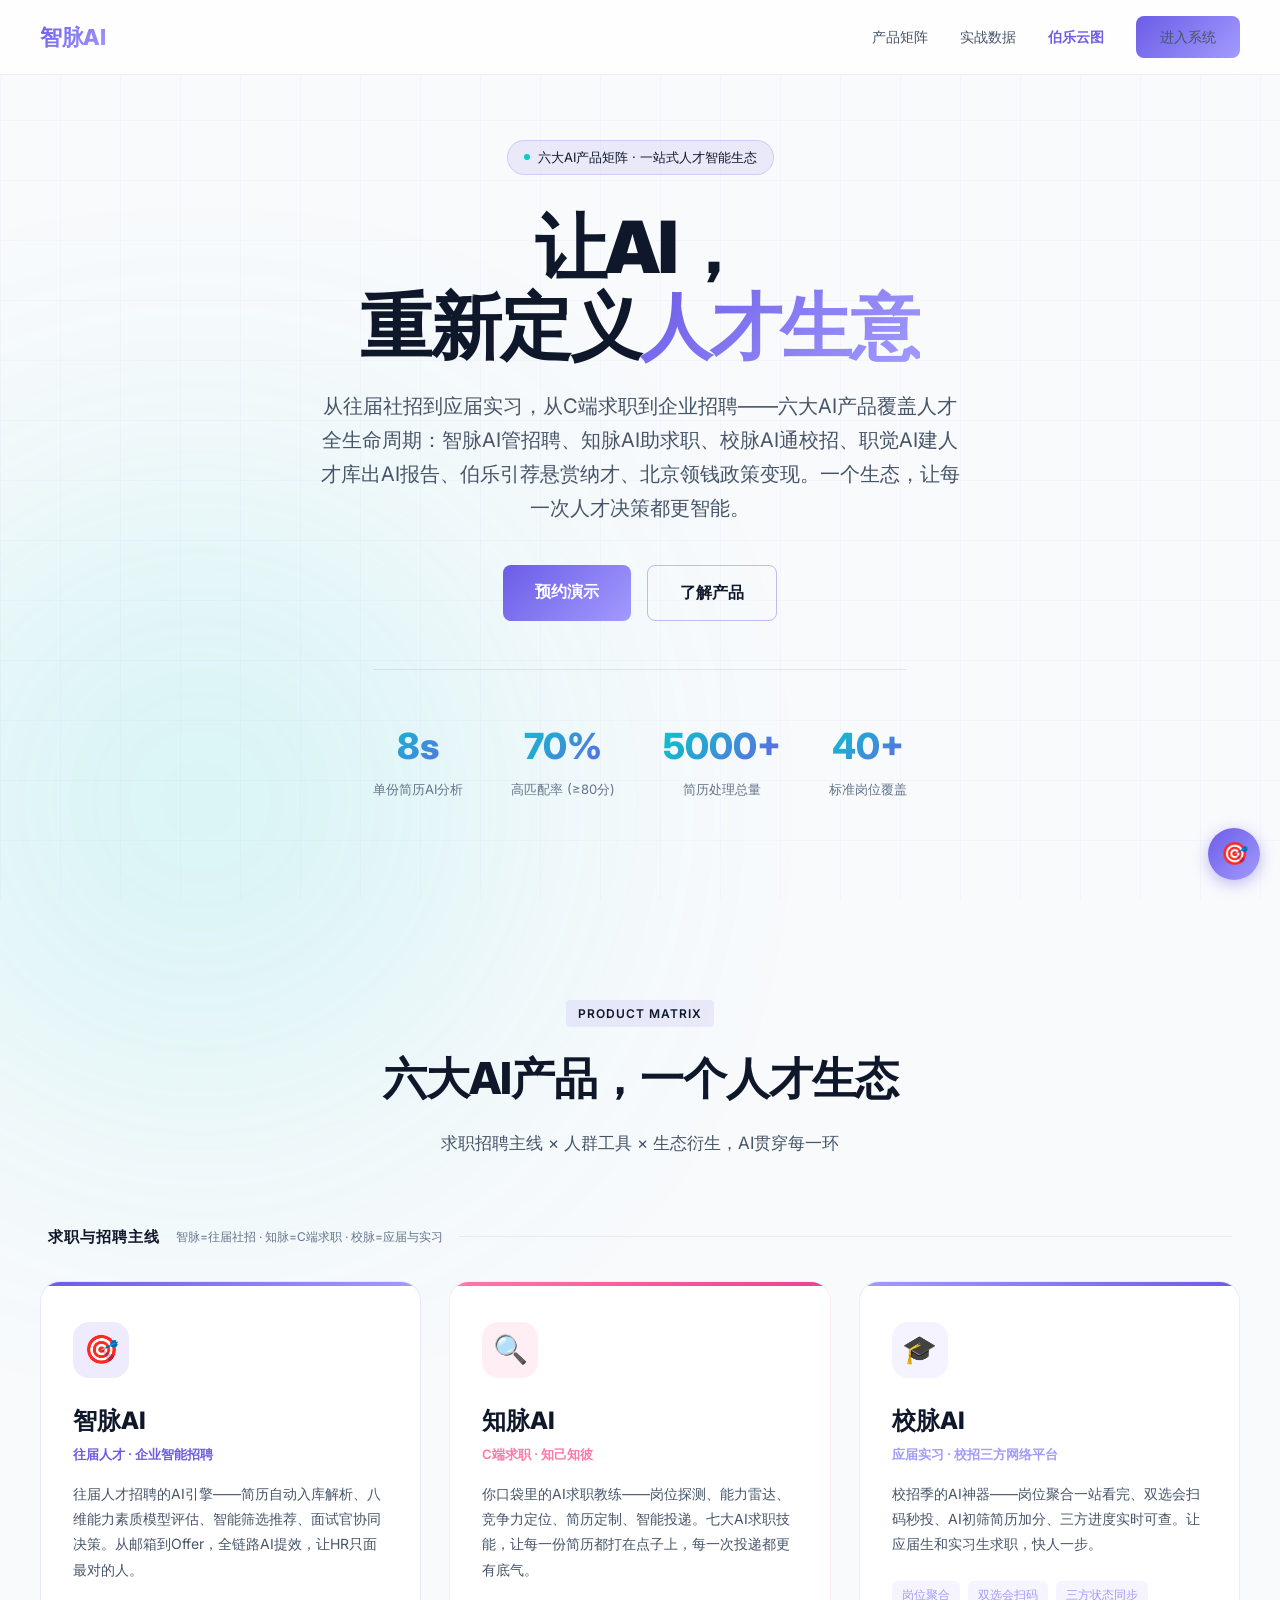
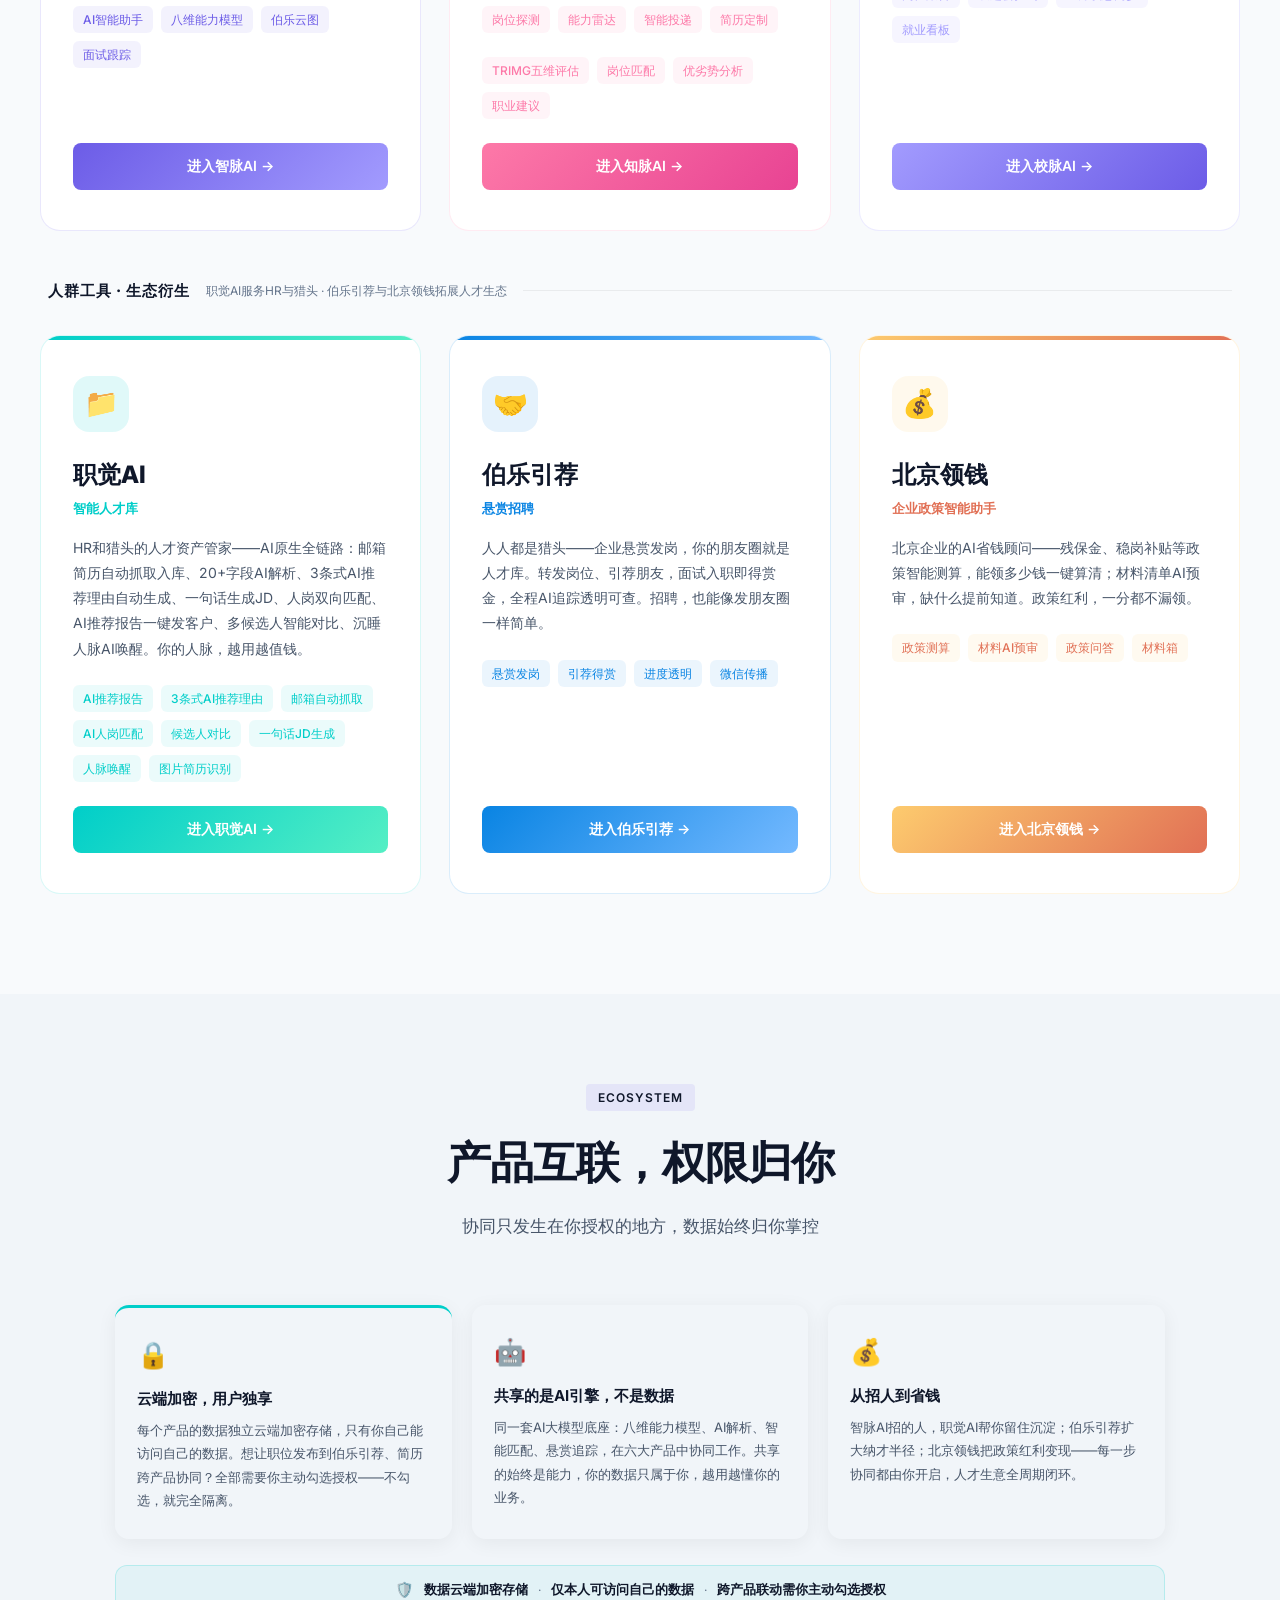
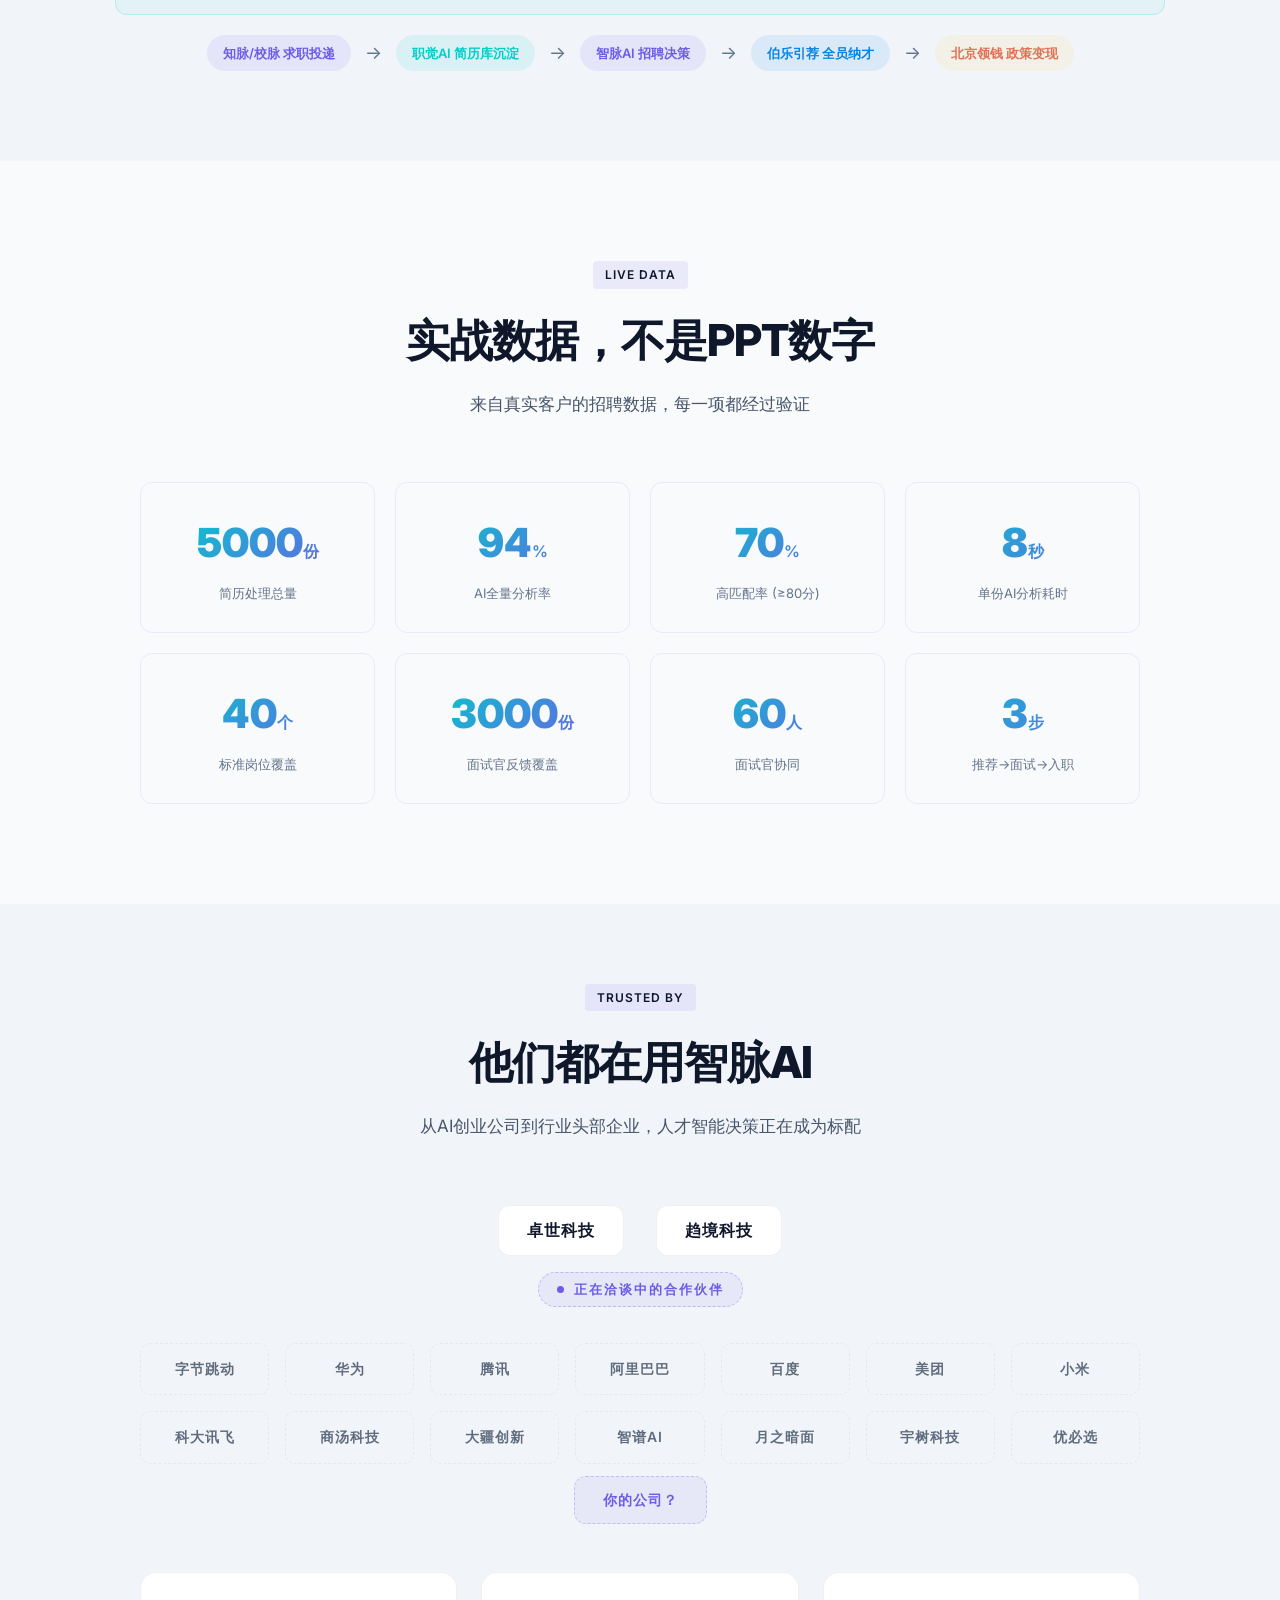
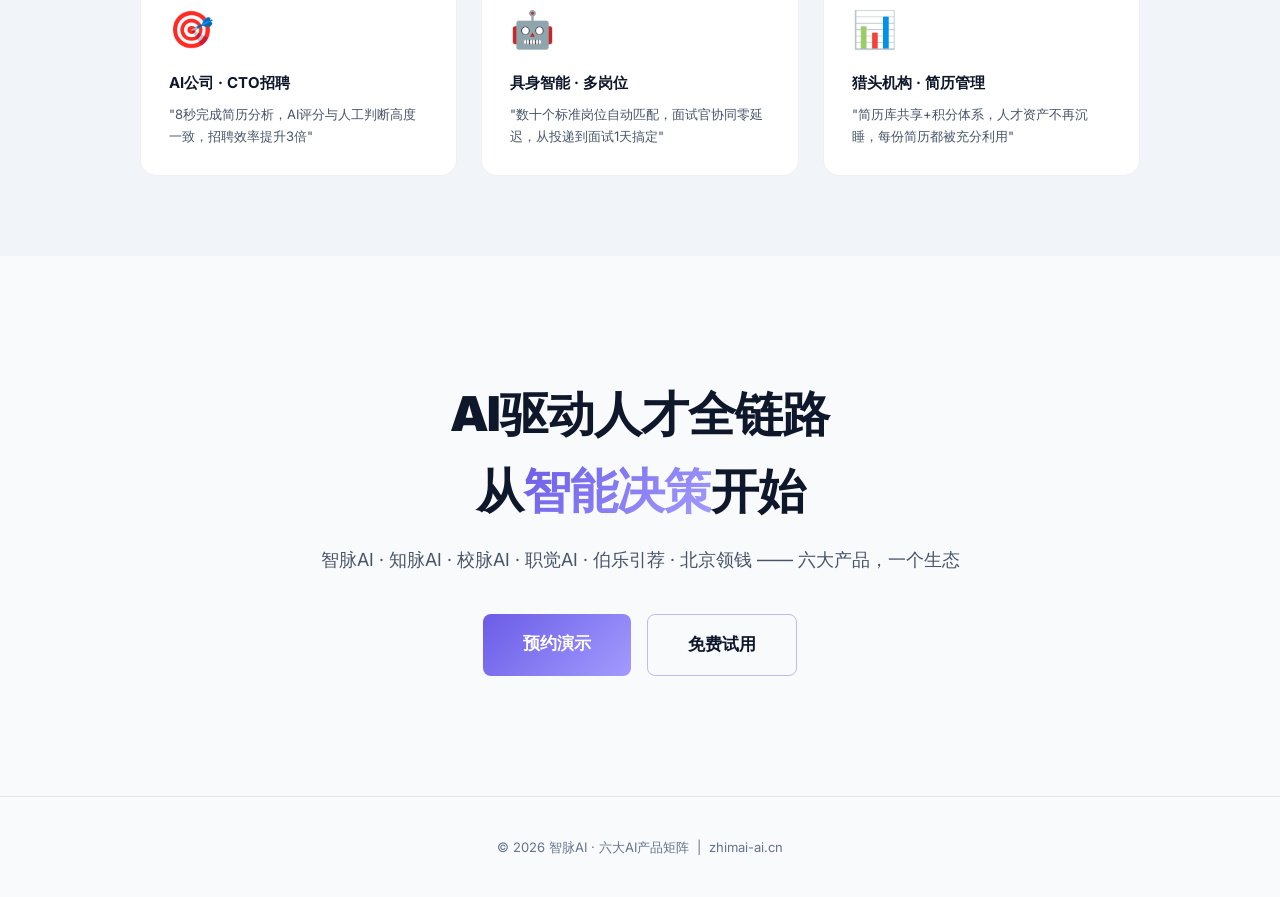
==== index.html @ 8130419e "feat: 职觉AI卡片更新-3条式AI推荐理由/邮箱自动抓取/推荐报告亮点" ====
<!DOCTYPE html>
<html lang="zh-CN">
<head>
    <meta charset="UTF-8">
    <meta name="viewport" content="width=device-width, initial-scale=1.0">
    <title>智脉AI · AI驱动的人才智能平台</title>
    <meta name="description" content="智脉AI旗下六大产品——智脉AI企业智能招聘、职觉AI智能人才库、知脉AI知己知彼、校脉AI平台、北京领钱政策服务、伯乐引荐悬赏招聘，AI驱动的人才智能全链路。">
    <meta property="og:title" content="智脉AI · AI驱动的人才智能平台">
    <meta property="og:description" content="六大AI产品矩阵：招聘·人才库·求职·校招·政策·悬赏引荐，让人才决策更智能">
    <meta property="og:type" content="website">
    <meta property="og:url" content="https://zhimai-ai.cn">
    <meta property="og:image" content="https://zhimai-ai.cn/og-six.jpg">
    <meta property="og:image:width" content="1200">
    <meta property="og:image:height" content="630">
    <meta property="og:image:alt" content="智脉AI · AI驱动的人才智能平台">
    <meta property="og:site_name" content="智脉AI">
    <meta name="twitter:card" content="summary_large_image">
    <meta name="twitter:title" content="智脉AI · AI驱动的人才智能平台">
    <meta name="twitter:description" content="六大AI产品矩阵：智能招聘·智能人才库·职业赋能·校脉校招·政策服务·悬赏引荐，让每一次人才决策都精准高效">
    <meta name="twitter:image" content="https://zhimai-ai.cn/og-zhimai.png">
    <meta name="twitter:site" content="@zhimai">
    <meta name="twitter:creator" content="@zhimai">

    <link rel="preconnect" href="https://fonts.googleapis.com">
    <link href="https://fonts.googleapis.com/css2?family=Inter:wght@300;400;500;600;700;800;900&display=swap" rel="stylesheet">
    <style>
        * { margin: 0; padding: 0; box-sizing: border-box; }
        
        :root {
            --bg-primary: #f8fafc;
            --bg-secondary: #ffffff;
            --bg-tertiary: #f1f5f9;
            --text-primary: #0f172a;
            --text-secondary: #475569;
            --text-muted: #64748b;
            --accent-purple: #6c5ce7;
            --accent-blue: #74b9ff;
            --accent-pink: #fd79a8;
            --accent-teal: #00cec9;
            --accent-orange: #ffa502;
            --border-color: rgba(0,0,0,0.08);
            --card-bg: rgba(255,255,255,0.95);
            --card-border: rgba(0,0,0,0.06);
            --shadow: 0 4px 20px rgba(0,0,0,0.06);
            --gradient-1: linear-gradient(135deg, #6c5ce7, #a29bfe);
            --gradient-2: linear-gradient(135deg, #00cec9, #6c5ce7);
            --gradient-3: linear-gradient(135deg, #fd79a8, #6c5ce7);
        }

        html { scroll-behavior: smooth; }
        
        body {
            font-family: 'Inter', -apple-system, BlinkMacSystemFont, sans-serif;
            background: var(--bg-primary);
            color: var(--text-primary);
            line-height: 1.6;
            overflow-x: hidden;
        }

        /* Animated background */
        .bg-grid {
            position: fixed;
            top: 0; left: 0; right: 0; bottom: 0;
            background-image: 
                linear-gradient(rgba(108,92,231,0.03) 1px, transparent 1px),
                linear-gradient(90deg, rgba(108,92,231,0.03) 1px, transparent 1px);
            background-size: 60px 60px;
            z-index: 0;
            pointer-events: none;
        }

        .bg-glow {
            position: fixed;
            width: 600px; height: 600px;
            border-radius: 50%;
            filter: blur(150px);
            opacity: 0.15;
            pointer-events: none;
            z-index: 0;
        }
        .bg-glow-1 { top: -200px; right: -100px; background: var(--accent); }
        .bg-glow-2 { bottom: -200px; left: -100px; background: #00cec9; }

        /* Navigation */
        nav {
            position: fixed;
            top: 0; left: 0; right: 0;
            z-index: 100;
            padding: 16px 40px;
            display: flex;
            justify-content: space-between;
            align-items: center;
            backdrop-filter: blur(20px);
            background: rgba(255,255,255,0.8);
            border-bottom: 1px solid rgba(108,92,231,0.1);
            transition: all 0.3s;
        }
        nav.scrolled { background: rgba(255,255,255,0.95); }
        .nav-logo {
            font-size: 22px;
            font-weight: 800;
            background: var(--gradient-1);
            -webkit-background-clip: text;
            -webkit-text-fill-color: transparent;
            letter-spacing: -0.5px;
        }
        .nav-links { display: flex; gap: 32px; align-items: center; }
        .nav-links a {
            color: var(--text-secondary);
            text-decoration: none;
            font-size: 14px;
            font-weight: 500;
            transition: color 0.2s;
        }
        .nav-links a:hover { color: var(--text-primary); }
        .btn-primary {
            padding: 10px 24px;
            background: var(--gradient-1);
            border: none;
            border-radius: 8px;
            color: white;
            font-size: 14px;
            font-weight: 600;
            cursor: pointer;
            transition: transform 0.2s, box-shadow 0.2s;
            text-decoration: none;
            display: inline-block;
        }
        .btn-primary:hover {
            transform: translateY(-2px);
            box-shadow: 0 8px 30px var(--accent-glow);
        }
        .btn-secondary {
            padding: 10px 24px;
            background: transparent;
            border: 1px solid rgba(108,92,231,0.4);
            border-radius: 8px;
            color: var(--accent-light);
            font-size: 14px;
            font-weight: 600;
            cursor: pointer;
            transition: all 0.2s;
            text-decoration: none;
            display: inline-block;
        }
        .btn-secondary:hover {
            border-color: var(--accent);
            background: rgba(108,92,231,0.1);
        }

        /* Hero */
        .hero {
            position: relative;
            z-index: 1;
            min-height: 100vh;
            display: flex;
            flex-direction: column;
            justify-content: center;
            align-items: center;
            text-align: center;
            padding: 120px 40px 80px;
        }
        .hero-badge {
            display: inline-flex;
            align-items: center;
            gap: 8px;
            padding: 6px 16px;
            background: rgba(108,92,231,0.1);
            border: 1px solid rgba(108,92,231,0.2);
            border-radius: 100px;
            font-size: 13px;
            color: var(--accent-light);
            margin-bottom: 32px;
        }
        .hero-badge .dot {
            width: 6px; height: 6px;
            background: #00cec9;
            border-radius: 50%;
            animation: pulse 2s infinite;
        }
        @keyframes pulse {
            0%, 100% { opacity: 1; }
            50% { opacity: 0.3; }
        }
        .hero h1 {
            font-size: clamp(36px, 6vw, 72px);
            font-weight: 900;
            line-height: 1.1;
            letter-spacing: -2px;
            margin-bottom: 24px;
        }
        .hero h1 .gradient-text {
            background: var(--gradient-1) !important;
            -webkit-background-clip: text !important;
            background-clip: text !important;
            -webkit-text-fill-color: transparent !important;
            color: transparent !important;
        }
        h2 .gradient-text, h1 .gradient-text, .cta .gradient-text {
            background: var(--gradient-1) !important;
            -webkit-background-clip: text !important;
            background-clip: text !important;
            -webkit-text-fill-color: transparent !important;
            color: transparent !important;
        }
        .hero p {
            font-size: clamp(16px, 2vw, 20px);
            color: var(--text-secondary);
            max-width: 640px;
            margin-bottom: 40px;
            line-height: 1.7;
        }
        .hero-stats {
            display: flex;
            gap: 48px;
            margin-top: 48px;
            padding-top: 48px;
            border-top: 1px solid rgba(0,0,0,0.08);
        }
        .hero-stat .number {
            font-size: 36px;
            font-weight: 800;
            background: var(--gradient-2) !important;
            -webkit-background-clip: text !important;
            background-clip: text !important;
            -webkit-text-fill-color: transparent !important;
        }
        .hero-stat .label {
            font-size: 13px;
            color: var(--text-muted);
            margin-top: 4px;
        }

        /* Sections */
        section {
            position: relative;
            z-index: 1;
            padding: 100px 40px;
        }
        .section-header {
            text-align: center;
            margin-bottom: 64px;
        }
        .section-tag {
            display: inline-block;
            padding: 4px 12px;
            background: rgba(108,92,231,0.1);
            border-radius: 4px;
            font-size: 12px;
            font-weight: 600;
            color: var(--accent-light);
            text-transform: uppercase;
            letter-spacing: 1px;
            margin-bottom: 16px;
        }
        .section-header h2 {
            font-size: clamp(28px, 4vw, 44px);
            font-weight: 800;
            letter-spacing: -1px;
            margin-bottom: 16px;
        }
        .section-header p {
            font-size: 17px;
            color: var(--text-secondary);
            max-width: 560px;
            margin: 0 auto;
        }

        /* Feature Cards */
            display: grid;
            grid-template-columns: repeat(auto-fit, minmax(340px, 1fr));
            gap: 24px;
            max-width: 1200px;
            margin: 0 auto;
        }
        .feature-card {
            background: var(--bg-card);
            border: 1px solid rgba(108,92,231,0.1);
            border-radius: 16px;
            padding: 36px;
            transition: all 0.3s;
            position: relative;
            overflow: hidden;
        }
        .feature-card::before {
            content: '';
            position: absolute;
            top: 0; left: 0; right: 0;
            height: 2px;
            background: var(--gradient-1);
            opacity: 0;
            transition: opacity 0.3s;
        }
        .feature-card:hover {
            border-color: rgba(108,92,231,0.3);
            transform: translateY(-4px);
            box-shadow: 0 20px 60px rgba(0,0,0,0.3);
        }
        .feature-card:hover::before { opacity: 1; }
        .feature-icon {
            width: 48px; height: 48px;
            border-radius: 12px;
            display: flex;
            align-items: center;
            justify-content: center;
            font-size: 24px;
            margin-bottom: 20px;
        }
        .feature-icon.purple { background: rgba(108,92,231,0.15); }
        .feature-icon.cyan { background: rgba(0,206,201,0.15); }
        .feature-icon.pink { background: rgba(253,121,168,0.15); }
        .feature-icon.orange { background: rgba(255,165,0,0.15); }
        .feature-icon.green { background: rgba(0,206,201,0.15); }
        .feature-icon.blue { background: rgba(116,185,255,0.15); }
        .feature-card h3 {
            font-size: 20px;
            font-weight: 700;
            margin-bottom: 12px;
        }
        .feature-card p {
            font-size: 14px;
            color: var(--text-secondary);
            line-height: 1.7;
        }
        .feature-card ul {
            list-style: none;
            margin-top: 16px;
        }
        .feature-card ul li {
            font-size: 13px;
            color: var(--text-secondary);
            padding: 4px 0;
            padding-left: 20px;
            position: relative;
        }
        .feature-card ul li::before {
            content: '→';
            position: absolute;
            left: 0;
            color: var(--accent);
        }

        /* Data Section */
        .data-grid {
            display: grid;
            grid-template-columns: repeat(auto-fit, minmax(200px, 1fr));
            gap: 20px;
            max-width: 1000px;
            margin: 0 auto;
        }
        .data-card {
            background: var(--bg-card);
            border: 1px solid rgba(108,92,231,0.1);
            border-radius: 12px;
            padding: 28px;
            text-align: center;
        }
        .data-card .number {
            font-size: 40px;
            font-weight: 900;
            background: var(--gradient-2) !important;
            -webkit-background-clip: text !important;
            background-clip: text !important;
            -webkit-text-fill-color: transparent !important;
        }
        .data-card .unit {
            font-size: 16px;
            font-weight: 600;
        }
        .data-card .label {
            font-size: 13px;
            color: var(--text-muted);
            margin-top: 8px;
        }

        /* Comparison Table */
        .comparison {
            max-width: 900px;
            margin: 0 auto;
        }
            width: 100%;
            border-collapse: collapse;
            border-radius: 12px;
            overflow: hidden;
        }
            padding: 16px 24px;
            text-align: left;
            font-size: 14px;
        }
            background: var(--bg-card);
            font-weight: 700;
            font-size: 15px;
        }
            border-bottom: 1px solid rgba(255,255,255,0.04);
        }
            color: var(--text-secondary);
            font-weight: 500;
        }
            color: var(--text-muted);
        }
            color: var(--text-primary);
            font-weight: 500;
        }

        /* Architecture */
        .arch-box {
            max-width: 800px;
            margin: 0 auto;
            background: var(--bg-card);
            border: 1px solid rgba(108,92,231,0.15);
            border-radius: 16px;
            padding: 40px;
            font-family: 'Courier New', monospace;
        }
        .arch-layer {
            border: 1px solid rgba(108,92,231,0.2);
            border-radius: 8px;
            padding: 16px 20px;
            margin-bottom: 12px;
            text-align: center;
        }
        .arch-layer:last-child { margin-bottom: 0; }
        .arch-layer .title {
            font-size: 13px;
            font-weight: 700;
            color: var(--accent-light);
            margin-bottom: 6px;
            font-family: 'Inter', sans-serif;
        }
        .arch-layer .desc {
            font-size: 12px;
            color: var(--text-muted);
            font-family: 'Inter', sans-serif;
        }
        .arch-layer.top { border-color: rgba(253,121,168,0.3); }
        .arch-layer.top .title { color: #fd79a8; }
        .arch-layer.mid { border-color: rgba(108,92,231,0.3); }
        .arch-layer.mid .title { color: var(--accent-light); }
        .arch-layer.bot { border-color: rgba(0,206,201,0.3); }
        .arch-layer.bot .title { color: #00cec9; }

        /* CTA */
        .cta {
            text-align: center;
            padding: 120px 40px;
        }
        .cta h2 {
            font-size: clamp(28px, 4vw, 48px);
            font-weight: 900;
            letter-spacing: -1px;
            margin-bottom: 16px;
        }
        .cta p {
            font-size: 18px;
            color: var(--text-secondary);
            margin-bottom: 40px;
        }
        .cta-buttons {
            display: flex;
            gap: 16px;
            justify-content: center;
            flex-wrap: wrap;
        }

        /* Footer */
        footer {
            position: relative;
            z-index: 1;
            padding: 40px;
            text-align: center;
            border-top: 1px solid rgba(0,0,0,0.08);
        }
        footer p {
            font-size: 13px;
            color: var(--text-muted);
        }
        footer a {
            color: var(--accent-light);
            text-decoration: none;
        }

        /* Mobile */
        @media (max-width: 768px) {
            nav { padding: 12px 20px; }
            .partner-wall { grid-template-columns: repeat(3, 1fr) !important; gap: 10px !important; }
            .testi-grid { grid-template-columns: 1fr !important; gap: 14px !important; margin-top: 24px !important; }
            .eco-grid { grid-template-columns: 1fr !important; gap: 14px !important; }
            .eco-grid > div { padding: 20px !important; }
            .eco-safety { padding: 10px 12px !important; gap: 6px !important; }
            .eco-safety > span { font-size: 12px !important; }
            .eco-flow { gap: 8px !important; margin-top: 16px !important; }
            .eco-flow > span { font-size: 12px !important; padding: 6px 12px !important; }
            .testi-grid > div { padding: 20px !important; }
            .testi-title { font-size: 15px !important; white-space: nowrap !important; }
            .partner-wall > div { padding: 12px 4px !important; font-size: 12px !important; letter-spacing: 0 !important; }
            .nav-links { display: none; }
            .hero { padding: 100px 20px 60px; }
            .hero-stats { flex-direction: column; gap: 24px; align-items: center; }
            section { padding: 60px 20px; }
            .data-grid { grid-template-columns: repeat(2, 1fr); }
            #products > div:nth-child(2) { grid-template-columns: 1fr !important; }
        }

        /* Animations */
        .fade-in {
            opacity: 0;
            transform: translateY(30px);
            transition: opacity 0.6s, transform 0.6s;
        }
        .fade-in.visible {
            opacity: 1;
            transform: translateY(0);
        }
    </style>
</head>
<body>
    <div class="bg-grid"></div>
    <div class="bg-glow bg-glow-1"></div>
    <div class="bg-glow bg-glow-2"></div>

    <nav id="nav">
        <div class="nav-logo">智脉AI</div>
        <div class="nav-links">
            <a href="#products">产品矩阵</a>
            <a href="#data">实战数据</a>
            <a href="https://hr.zhimai-ai.cn/talents" target="_blank" style="color:var(--accent-purple);font-weight:600">伯乐云图</a>
            <a href="https://hr.zhimai-ai.cn" class="btn-primary" target="_blank">进入系统</a>
        </div>
    </nav>

    <!-- Hero -->
    <section class="hero">
        <div class="hero-badge">
            <span class="dot"></span>
            六大AI产品矩阵 · 一站式人才智能生态
        </div>
        <h1>
            让AI，<br>重新定义<span class="gradient-text">人才生意</span>
        </h1>
        <p>
            从往届社招到应届实习，从C端求职到企业招聘——六大AI产品覆盖人才全生命周期：智脉AI管招聘、知脉AI助求职、校脉AI通校招、职觉AI建人才库出AI报告、伯乐引荐悬赏纳才、北京领钱政策变现。一个生态，让每一次人才决策都更智能。
        </p>
        <div style="display:flex;gap:16px;flex-wrap:wrap;justify-content:center;">
            <a href="javascript:showContact()" class="btn-primary" style="padding:14px 32px;font-size:16px;">预约演示</a>
            <a href="#products" class="btn-secondary" style="padding:14px 32px;font-size:16px;">了解产品</a>
        </div>
        <div class="hero-stats">
            <div class="hero-stat">
                <div class="number" data-count="8" data-suffix="s" data-decimal="0">0s</div>
                <div class="label">单份简历AI分析</div>
            </div>
            <div class="hero-stat">
                <div class="number" data-count="70" data-suffix="%" data-decimal="0">0%</div>
                <div class="label">高匹配率 (≥80分)</div>
            </div>
            <div class="hero-stat">
                <div class="number" data-count="5000" data-suffix="+" data-decimal="0">0+</div>
                <div class="label">简历处理总量</div>
            </div>
            <div class="hero-stat">
                <div class="number" data-count="40" data-suffix="+" data-decimal="0">0+</div>
                <div class="label">标准岗位覆盖</div>
            </div>
        </div>
    </section>

    <!-- 产品矩阵 -->
    <section id="products" style="padding:100px 40px;">
        <div class="section-header fade-in">
            <div class="section-tag">Product Matrix</div>
            <h2>六大AI产品，一个人才生态</h2>
            <p>求职招聘主线 × 人群工具 × 生态衍生，AI贯穿每一环</p>
        </div>

        <div style="display:grid;grid-template-columns:repeat(3,1fr);gap:28px;max-width:1200px;margin:0 auto;">
            <div style="grid-column:1/-1;display:flex;align-items:center;gap:16px;padding:4px 8px;">
                <span style="font-size:15px;font-weight:800;color:var(--text-primary);letter-spacing:1px;">求职与招聘主线</span>
                <span style="font-size:12px;color:var(--text-muted);">智脉=往届社招 · 知脉=C端求职 · 校脉=应届与实习</span>
                <span style="flex:1;height:1px;background:var(--card-border);"></span>
            </div>

            <div class="fade-in" style="background:var(--bg-secondary);border:1px solid rgba(108,92,231,0.15);border-radius:20px;padding:40px 32px;display:flex;flex-direction:column;position:relative;overflow:hidden;transition:all 0.3s;">
                <div style="position:absolute;top:0;left:0;right:0;height:4px;background:linear-gradient(135deg,#6c5ce7,#a29bfe);"></div>
                <div style="width:56px;height:56px;border-radius:16px;background:rgba(108,92,231,0.12);display:flex;align-items:center;justify-content:center;font-size:28px;margin-bottom:24px;">🎯</div>
                <h3 style="font-size:24px;font-weight:800;margin-bottom:4px;">智脉AI</h3>
                <div style="font-size:13px;color:var(--accent-purple);font-weight:600;margin-bottom:16px;">往届人才 · 企业智能招聘</div>
                <p style="font-size:14px;color:var(--text-secondary);line-height:1.8;margin-bottom:24px;">
                    往届人才招聘的AI引擎——简历自动入库解析、八维能力素质模型评估、智能筛选推荐、面试官协同决策。从邮箱到Offer，全链路AI提效，让HR只面最对的人。
                </p>
                <div style="display:flex;flex-wrap:wrap;gap:8px;margin-bottom:24px;">
                    <span style="padding:4px 10px;background:rgba(108,92,231,0.08);border-radius:6px;font-size:12px;color:var(--accent-purple);font-weight:500;">AI智能助手</span>
                    <span style="padding:4px 10px;background:rgba(108,92,231,0.08);border-radius:6px;font-size:12px;color:var(--accent-purple);font-weight:500;">八维能力模型</span>
                    <span style="padding:4px 10px;background:rgba(108,92,231,0.08);border-radius:6px;font-size:12px;color:var(--accent-purple);font-weight:500;">伯乐云图</span>
                    <span style="padding:4px 10px;background:rgba(108,92,231,0.08);border-radius:6px;font-size:12px;color:var(--accent-purple);font-weight:500;">面试跟踪</span>
                </div>
                <a href="https://hr.zhimai-ai.cn" target="_blank" class="btn-primary" style="width:100%;text-align:center;padding:12px 0;margin-top:auto;">进入智脉AI →</a>
            </div>

            <div class="fade-in" style="background:var(--bg-secondary);border:1px solid rgba(253,121,168,0.15);border-radius:20px;padding:40px 32px;display:flex;flex-direction:column;position:relative;overflow:hidden;transition:all 0.3s;">
                <div style="position:absolute;top:0;left:0;right:0;height:4px;background:linear-gradient(135deg,#fd79a8,#e84393);"></div>
                <div style="width:56px;height:56px;border-radius:16px;background:rgba(253,121,168,0.12);display:flex;align-items:center;justify-content:center;font-size:28px;margin-bottom:24px;">🔍</div>
                <h3 style="font-size:24px;font-weight:800;margin-bottom:4px;">知脉AI</h3>
                <div style="font-size:13px;color:var(--accent-pink);font-weight:600;margin-bottom:16px;">C端求职 · 知己知彼</div>
                <p style="font-size:14px;color:var(--text-secondary);line-height:1.8;margin-bottom:24px;">
                    你口袋里的AI求职教练——岗位探测、能力雷达、竞争力定位、简历定制、智能投递。七大AI求职技能，让每一份简历都打在点子上，每一次投递都更有底气。
                </p>
                <div style="display:flex;flex-wrap:wrap;gap:8px;margin-bottom:24px;">
                    <span style="padding:4px 10px;background:rgba(253,121,168,0.08);border-radius:6px;font-size:12px;color:var(--accent-pink);font-weight:500;">岗位探测</span>
                    <span style="padding:4px 10px;background:rgba(253,121,168,0.08);border-radius:6px;font-size:12px;color:var(--accent-pink);font-weight:500;">能力雷达</span>
                    <span style="padding:4px 10px;background:rgba(253,121,168,0.08);border-radius:6px;font-size:12px;color:var(--accent-pink);font-weight:500;">智能投递</span>
                    <span style="padding:4px 10px;background:rgba(253,121,168,0.08);border-radius:6px;font-size:12px;color:var(--accent-pink);font-weight:500;">简历定制</span>
                </div>
                <div style="display:flex;flex-wrap:wrap;gap:8px;margin-bottom:24px;">
                    <span style="padding:4px 10px;background:rgba(253,121,168,0.08);border-radius:6px;font-size:12px;color:var(--accent-pink);font-weight:500;">TRIMG五维评估</span>
                    <span style="padding:4px 10px;background:rgba(253,121,168,0.08);border-radius:6px;font-size:12px;color:var(--accent-pink);font-weight:500;">岗位匹配</span>
                    <span style="padding:4px 10px;background:rgba(253,121,168,0.08);border-radius:6px;font-size:12px;color:var(--accent-pink);font-weight:500;">优劣势分析</span>
                    <span style="padding:4px 10px;background:rgba(253,121,168,0.08);border-radius:6px;font-size:12px;color:var(--accent-pink);font-weight:500;">职业建议</span>
                </div>
                <a href="https://hr.zhimai-ai.cn/zhimai-ai/" target="_blank" class="btn-primary" style="width:100%;text-align:center;padding:12px 0;margin-top:auto;background:linear-gradient(135deg,#fd79a8,#e84393);">进入知脉AI →</a>
            </div>

            <div class="fade-in" style="background:var(--bg-secondary);border:1px solid rgba(162,155,254,0.2);border-radius:20px;padding:40px 32px;display:flex;flex-direction:column;position:relative;overflow:hidden;transition:all 0.3s;">
                <div style="position:absolute;top:0;left:0;right:0;height:4px;background:linear-gradient(135deg,#a29bfe,#6c5ce7);"></div>
                <div style="width:56px;height:56px;border-radius:16px;background:rgba(162,155,254,0.12);display:flex;align-items:center;justify-content:center;font-size:28px;margin-bottom:24px;">🎓</div>
                <h3 style="font-size:24px;font-weight:800;margin-bottom:4px;">校脉AI</h3>
                <div style="font-size:13px;color:#a29bfe;font-weight:600;margin-bottom:16px;">应届实习 · 校招三方网络平台</div>
                <p style="font-size:14px;color:var(--text-secondary);line-height:1.8;margin-bottom:24px;">
                    校招季的AI神器——岗位聚合一站看完、双选会扫码秒投、AI初筛简历加分、三方进度实时可查。让应届生和实习生求职，快人一步。
                </p>
                <div style="display:flex;flex-wrap:wrap;gap:8px;margin-bottom:24px;">
                    <span style="padding:4px 10px;background:rgba(162,155,254,0.1);border-radius:6px;font-size:12px;color:#a29bfe;font-weight:500;">岗位聚合</span>
                    <span style="padding:4px 10px;background:rgba(162,155,254,0.1);border-radius:6px;font-size:12px;color:#a29bfe;font-weight:500;">双选会扫码</span>
                    <span style="padding:4px 10px;background:rgba(162,155,254,0.1);border-radius:6px;font-size:12px;color:#a29bfe;font-weight:500;">三方状态同步</span>
                    <span style="padding:4px 10px;background:rgba(162,155,254,0.1);border-radius:6px;font-size:12px;color:#a29bfe;font-weight:500;">就业看板</span>
                </div>
                <a href="https://hr.zhimai-ai.cn/campus/" target="_blank" class="btn-primary" style="width:100%;text-align:center;padding:12px 0;margin-top:auto;background:linear-gradient(135deg,#a29bfe,#6c5ce7);">进入校脉AI →</a>
            </div>

            <div style="grid-column:1/-1;display:flex;align-items:center;gap:16px;padding:20px 8px 4px;">
                <span style="font-size:15px;font-weight:800;color:var(--text-primary);letter-spacing:1px;">人群工具 · 生态衍生</span>
                <span style="font-size:12px;color:var(--text-muted);">职觉AI服务HR与猎头 · 伯乐引荐与北京领钱拓展人才生态</span>
                <span style="flex:1;height:1px;background:var(--card-border);"></span>
            </div>

            <!-- 职觉AI --><div class="fade-in" style="background:var(--bg-secondary);border:1px solid rgba(0,206,201,0.15);border-radius:20px;padding:40px 32px;display:flex;flex-direction:column;position:relative;overflow:hidden;transition:all 0.3s;">
                <div style="position:absolute;top:0;left:0;right:0;height:4px;background:linear-gradient(135deg,#00cec9,#55efc4);"></div>
                <div style="width:56px;height:56px;border-radius:16px;background:rgba(0,206,201,0.12);display:flex;align-items:center;justify-content:center;font-size:28px;margin-bottom:24px;">📁</div>
                <h3 style="font-size:24px;font-weight:800;margin-bottom:4px;">职觉AI</h3>
                <div style="font-size:13px;color:var(--accent-teal);font-weight:600;margin-bottom:16px;">智能人才库</div>
                <p style="font-size:14px;color:var(--text-secondary);line-height:1.8;margin-bottom:24px;">
                    HR和猎头的人才资产管家——AI原生全链路：邮箱简历自动抓取入库、20+字段AI解析、3条式AI推荐理由自动生成、一句话生成JD、人岗双向匹配、AI推荐报告一键发客户、多候选人智能对比、沉睡人脉AI唤醒。你的人脉，越用越值钱。
                </p>
                <div style="display:flex;flex-wrap:wrap;gap:8px;margin-bottom:24px;">
                    <span style="padding:4px 10px;background:rgba(0,206,201,0.08);border-radius:6px;font-size:12px;color:var(--accent-teal);font-weight:500;">AI推荐报告</span>
                    <span style="padding:4px 10px;background:rgba(0,206,201,0.08);border-radius:6px;font-size:12px;color:var(--accent-teal);font-weight:500;">3条式AI推荐理由</span>
                    <span style="padding:4px 10px;background:rgba(0,206,201,0.08);border-radius:6px;font-size:12px;color:var(--accent-teal);font-weight:500;">邮箱自动抓取</span>
                    <span style="padding:4px 10px;background:rgba(0,206,201,0.08);border-radius:6px;font-size:12px;color:var(--accent-teal);font-weight:500;">AI人岗匹配</span>
                    <span style="padding:4px 10px;background:rgba(0,206,201,0.08);border-radius:6px;font-size:12px;color:var(--accent-teal);font-weight:500;">候选人对比</span>
                    <span style="padding:4px 10px;background:rgba(0,206,201,0.08);border-radius:6px;font-size:12px;color:var(--accent-teal);font-weight:500;">一句话JD生成</span>
                    <span style="padding:4px 10px;background:rgba(0,206,201,0.08);border-radius:6px;font-size:12px;color:var(--accent-teal);font-weight:500;">人脉唤醒</span>
                    <span style="padding:4px 10px;background:rgba(0,206,201,0.08);border-radius:6px;font-size:12px;color:var(--accent-teal);font-weight:500;">图片简历识别</span>
                </div>
                <a href="https://zhijue.zhimai-ai.cn/resumedb" target="_blank" class="btn-primary" style="width:100%;text-align:center;padding:12px 0;margin-top:auto;background:linear-gradient(135deg,#00cec9,#55efc4);">进入职觉AI →</a>
            </div>

            <div class="fade-in" style="background:var(--bg-secondary);border:1px solid rgba(9,132,227,0.15);border-radius:20px;padding:40px 32px;display:flex;flex-direction:column;position:relative;overflow:hidden;transition:all 0.3s;">
                <div style="position:absolute;top:0;left:0;right:0;height:4px;background:linear-gradient(135deg,#0984e3,#74b9ff);"></div>
                <div style="width:56px;height:56px;border-radius:16px;background:rgba(9,132,227,0.1);display:flex;align-items:center;justify-content:center;font-size:28px;margin-bottom:24px;">🤝</div>
                <h3 style="font-size:24px;font-weight:800;margin-bottom:4px;">伯乐引荐</h3>
                <div style="font-size:13px;color:#0984e3;font-weight:600;margin-bottom:16px;">悬赏招聘</div>
                <p style="font-size:14px;color:var(--text-secondary);line-height:1.8;margin-bottom:24px;">
                    人人都是猎头——企业悬赏发岗，你的朋友圈就是人才库。转发岗位、引荐朋友，面试入职即得赏金，全程AI追踪透明可查。招聘，也能像发朋友圈一样简单。
                </p>
                <div style="display:flex;flex-wrap:wrap;gap:8px;margin-bottom:24px;">
                    <span style="padding:4px 10px;background:rgba(9,132,227,0.08);border-radius:6px;font-size:12px;color:#0984e3;font-weight:500;">悬赏发岗</span>
                    <span style="padding:4px 10px;background:rgba(9,132,227,0.08);border-radius:6px;font-size:12px;color:#0984e3;font-weight:500;">引荐得赏</span>
                    <span style="padding:4px 10px;background:rgba(9,132,227,0.08);border-radius:6px;font-size:12px;color:#0984e3;font-weight:500;">进度透明</span>
                    <span style="padding:4px 10px;background:rgba(9,132,227,0.08);border-radius:6px;font-size:12px;color:#0984e3;font-weight:500;">微信传播</span>
                </div>
                <a href="https://hr.zhimai-ai.cn/referral/" target="_blank" class="btn-primary" style="width:100%;text-align:center;padding:12px 0;margin-top:auto;background:linear-gradient(135deg,#0984e3,#74b9ff);">进入伯乐引荐 →</a>
            </div>

            <div class="fade-in" style="background:var(--bg-secondary);border:1px solid rgba(253,203,110,0.2);border-radius:20px;padding:40px 32px;display:flex;flex-direction:column;position:relative;overflow:hidden;transition:all 0.3s;">
                <div style="position:absolute;top:0;left:0;right:0;height:4px;background:linear-gradient(135deg,#fdcb6e,#e17055);"></div>
                <div style="width:56px;height:56px;border-radius:16px;background:rgba(253,203,110,0.12);display:flex;align-items:center;justify-content:center;font-size:28px;margin-bottom:24px;">💰</div>
                <h3 style="font-size:24px;font-weight:800;margin-bottom:4px;">北京领钱</h3>
                <div style="font-size:13px;color:#e17055;font-weight:600;margin-bottom:16px;">企业政策智能助手</div>
                <p style="font-size:14px;color:var(--text-secondary);line-height:1.8;margin-bottom:24px;">
                    北京企业的AI省钱顾问——残保金、稳岗补贴等政策智能测算，能领多少钱一键算清；材料清单AI预审，缺什么提前知道。政策红利，一分都不漏领。
                </p>
                <div style="display:flex;flex-wrap:wrap;gap:8px;margin-bottom:24px;">
                    <span style="padding:4px 10px;background:rgba(253,203,110,0.1);border-radius:6px;font-size:12px;color:#e17055;font-weight:500;">政策测算</span>
                    <span style="padding:4px 10px;background:rgba(253,203,110,0.1);border-radius:6px;font-size:12px;color:#e17055;font-weight:500;">材料AI预审</span>
                    <span style="padding:4px 10px;background:rgba(253,203,110,0.1);border-radius:6px;font-size:12px;color:#e17055;font-weight:500;">政策问答</span>
                    <span style="padding:4px 10px;background:rgba(253,203,110,0.1);border-radius:6px;font-size:12px;color:#e17055;font-weight:500;">材料箱</span>
                </div>
                <a href="https://hr.zhimai-ai.cn/lingqian/" target="_blank" class="btn-primary" style="width:100%;text-align:center;padding:12px 0;margin-top:auto;background:linear-gradient(135deg,#fdcb6e,#e17055);">进入北京领钱 →</a>
            </div>
</div>
    </section>

    <!-- 产品生态关联 -->
    <section style="background:var(--bg-tertiary);padding:90px 40px;">
        <div class="section-header fade-in">
            <div class="section-tag">Ecosystem</div>
            <h2>产品互联，权限归你</h2>
            <p>协同只发生在你授权的地方，数据始终归你掌控</p>
        </div>
        <div style="max-width:1050px;margin:0 auto;">
            <div class="eco-grid" style="display:grid;grid-template-columns:repeat(3,1fr);gap:20px;">
                <div class="fade-in" style="background:var(--card);border-radius:14px;padding:26px 22px;box-shadow:var(--shadow);border-top:3px solid var(--accent-teal);">
                    <div style="font-size:26px;margin-bottom:12px;">🔒</div>
                    <div style="font-weight:700;font-size:15px;margin-bottom:8px;">云端加密，用户独享</div>
                    <div style="color:var(--text-secondary);font-size:13px;line-height:1.8;">每个产品的数据独立云端加密存储，只有你自己能访问自己的数据。想让职位发布到伯乐引荐、简历跨产品协同？全部需要你主动勾选授权——不勾选，就完全隔离。</div>
                </div>
                <div class="fade-in" style="background:var(--card);border-radius:14px;padding:26px 22px;box-shadow:var(--shadow);">
                    <div style="font-size:26px;margin-bottom:12px;">🤖</div>
                    <div style="font-weight:700;font-size:15px;margin-bottom:8px;">共享的是AI引擎，不是数据</div>
                    <div style="color:var(--text-secondary);font-size:13px;line-height:1.8;">同一套AI大模型底座：八维能力模型、AI解析、智能匹配、悬赏追踪，在六大产品中协同工作。共享的始终是能力，你的数据只属于你，越用越懂你的业务。</div>
                </div>
                <div class="fade-in" style="background:var(--card);border-radius:14px;padding:26px 22px;box-shadow:var(--shadow);">
                    <div style="font-size:26px;margin-bottom:12px;">💰</div>
                    <div style="font-weight:700;font-size:15px;margin-bottom:8px;">从招人到省钱</div>
                    <div style="color:var(--text-secondary);font-size:13px;line-height:1.8;">智脉AI招的人，职觉AI帮你留住沉淀；伯乐引荐扩大纳才半径；北京领钱把政策红利变现——每一步协同都由你开启，人才生意全周期闭环。</div>
                </div>
            </div>
            <div class="eco-safety fade-in" style="margin-top:26px;display:flex;align-items:center;justify-content:center;gap:10px;flex-wrap:wrap;padding:12px 20px;background:rgba(0,206,201,0.06);border:1px solid rgba(0,206,201,0.2);border-radius:12px;">
                <span style="font-size:15px;">🛡️</span>
                <span style="color:var(--text-primary);font-size:13px;font-weight:600;">数据云端加密存储</span>
                <span style="color:var(--text-muted);font-size:12px;">·</span>
                <span style="color:var(--text-primary);font-size:13px;font-weight:600;">仅本人可访问自己的数据</span>
                <span style="color:var(--text-muted);font-size:12px;">·</span>
                <span style="color:var(--text-primary);font-size:13px;font-weight:600;">跨产品联动需你主动勾选授权</span>
            </div>
            <div class="eco-flow fade-in" style="margin-top:20px;display:flex;align-items:center;justify-content:center;gap:14px;flex-wrap:wrap;">
                <span style="padding:8px 16px;border-radius:99px;background:rgba(108,92,231,0.1);color:var(--accent-purple);font-size:13px;font-weight:600;">知脉/校脉 求职投递</span>
                <span style="color:var(--text-muted);font-size:18px;">→</span>
                <span style="padding:8px 16px;border-radius:99px;background:rgba(0,206,201,0.1);color:var(--accent-teal);font-size:13px;font-weight:600;">职觉AI 简历库沉淀</span>
                <span style="color:var(--text-muted);font-size:18px;">→</span>
                <span style="padding:8px 16px;border-radius:99px;background:rgba(108,92,231,0.1);color:var(--accent-purple);font-size:13px;font-weight:600;">智脉AI 招聘决策</span>
                <span style="color:var(--text-muted);font-size:18px;">→</span>
                <span style="padding:8px 16px;border-radius:99px;background:rgba(9,132,227,0.1);color:#0984e3;font-size:13px;font-weight:600;">伯乐引荐 全员纳才</span>
                <span style="color:var(--text-muted);font-size:18px;">→</span>
                <span style="padding:8px 16px;border-radius:99px;background:rgba(253,203,110,0.12);color:#e17055;font-size:13px;font-weight:600;">北京领钱 政策变现</span>
            </div>
        </div>
    </section>

    <!-- Data -->
    <section id="data">
        <div class="section-header fade-in">
            <div class="section-tag">Live Data</div>
            <h2>实战数据，不是PPT数字</h2>
            <p>来自真实客户的招聘数据，每一项都经过验证</p>
        </div>

        <div class="data-grid fade-in">
            <div class="data-card">
                <div class="number" data-count="5000" data-suffix="+" data-decimal="0">0<span class="unit">份</span></div>
                <div class="label">简历处理总量</div>
            </div>
            <div class="data-card">
                <div class="number" data-count="94" data-suffix="%" data-decimal="0">0<span class="unit">%</span></div>
                <div class="label">AI全量分析率</div>
            </div>
            <div class="data-card">
                <div class="number" data-count="70" data-suffix="%" data-decimal="0">0<span class="unit">%</span></div>
                <div class="label">高匹配率 (≥80分)</div>
            </div>
            <div class="data-card">
                <div class="number" data-count="8" data-suffix="秒" data-decimal="0">0<span class="unit">秒</span></div>
                <div class="label">单份AI分析耗时</div>
            </div>
            <div class="data-card">
                <div class="number" data-count="40" data-suffix="+" data-decimal="0">0<span class="unit">个</span></div>
                <div class="label">标准岗位覆盖</div>
            </div>
            <div class="data-card">
                <div class="number" data-count="3000" data-suffix="+" data-decimal="0">0<span class="unit">份</span></div>
                <div class="label">面试官反馈覆盖</div>
            </div>
            <div class="data-card">
                <div class="number" data-count="60" data-suffix="人" data-decimal="0">0<span class="unit">人</span></div>
                <div class="label">面试官协同</div>
            </div>
            <div class="data-card">
                <div class="number" data-count="3" data-suffix="步" data-decimal="0">0<span class="unit">步</span></div>
                <div class="label">推荐→面试→入职</div>
            </div>
        </div>
    </section>
    <!-- Trust -->
    <section style="padding:80px 40px;background:var(--bg-tertiary);">
        <div class="section-header fade-in">
            <div class="section-tag">Trusted By</div>
            <h2>他们都在用智脉AI</h2>
            <p>从AI创业公司到行业头部企业，人才智能决策正在成为标配</p>
        </div>
        <div style="display:flex;justify-content:center;align-items:center;gap:32px;flex-wrap:wrap;max-width:860px;margin:0 auto 16px;">
            <div style="padding:12px 28px;border-radius:12px;background:var(--bg-secondary);border:1px solid var(--card-border);font-size:16px;font-weight:700;color:var(--text-primary);letter-spacing:1px;">卓世科技</div>
            <div style="padding:12px 28px;border-radius:12px;background:var(--bg-secondary);border:1px solid var(--card-border);font-size:16px;font-weight:700;color:var(--text-primary);letter-spacing:1px;">趋境科技</div>
        </div>
        <div style="text-align:center;margin:0 auto 36px;">
            <div style="display:inline-flex;align-items:center;gap:10px;padding:6px 18px;border-radius:99px;background:rgba(108,92,231,0.08);border:1px dashed rgba(108,92,231,0.35);">
                <span style="width:7px;height:7px;border-radius:50%;background:var(--accent-purple);display:inline-block;"></span>
                <span style="font-size:13px;font-weight:600;color:var(--accent-purple);letter-spacing:2px;">正在洽谈中的合作伙伴</span>
            </div>
        </div>
        <div class="partner-wall" style="display:grid;grid-template-columns:repeat(7,1fr);gap:16px;max-width:1000px;margin:0 auto 12px;">
            <div style="padding:14px 8px;border-radius:10px;background:rgba(255,255,255,0.02);border:1px dashed var(--card-border);font-size:14px;font-weight:600;color:var(--text-secondary);text-align:center;letter-spacing:1px;opacity:0.85;">字节跳动</div>
            <div style="padding:14px 8px;border-radius:10px;background:rgba(255,255,255,0.02);border:1px dashed var(--card-border);font-size:14px;font-weight:600;color:var(--text-secondary);text-align:center;letter-spacing:1px;opacity:0.85;">华为</div>
            <div style="padding:14px 8px;border-radius:10px;background:rgba(255,255,255,0.02);border:1px dashed var(--card-border);font-size:14px;font-weight:600;color:var(--text-secondary);text-align:center;letter-spacing:1px;opacity:0.85;">腾讯</div>
            <div style="padding:14px 8px;border-radius:10px;background:rgba(255,255,255,0.02);border:1px dashed var(--card-border);font-size:14px;font-weight:600;color:var(--text-secondary);text-align:center;letter-spacing:1px;opacity:0.85;">阿里巴巴</div>
            <div style="padding:14px 8px;border-radius:10px;background:rgba(255,255,255,0.02);border:1px dashed var(--card-border);font-size:14px;font-weight:600;color:var(--text-secondary);text-align:center;letter-spacing:1px;opacity:0.85;">百度</div>
            <div style="padding:14px 8px;border-radius:10px;background:rgba(255,255,255,0.02);border:1px dashed var(--card-border);font-size:14px;font-weight:600;color:var(--text-secondary);text-align:center;letter-spacing:1px;opacity:0.85;">美团</div>
            <div style="padding:14px 8px;border-radius:10px;background:rgba(255,255,255,0.02);border:1px dashed var(--card-border);font-size:14px;font-weight:600;color:var(--text-secondary);text-align:center;letter-spacing:1px;opacity:0.85;">小米</div>
            <div style="padding:14px 8px;border-radius:10px;background:rgba(255,255,255,0.02);border:1px dashed var(--card-border);font-size:14px;font-weight:600;color:var(--text-secondary);text-align:center;letter-spacing:1px;opacity:0.85;">科大讯飞</div>
            <div style="padding:14px 8px;border-radius:10px;background:rgba(255,255,255,0.02);border:1px dashed var(--card-border);font-size:14px;font-weight:600;color:var(--text-secondary);text-align:center;letter-spacing:1px;opacity:0.85;">商汤科技</div>
            <div style="padding:14px 8px;border-radius:10px;background:rgba(255,255,255,0.02);border:1px dashed var(--card-border);font-size:14px;font-weight:600;color:var(--text-secondary);text-align:center;letter-spacing:1px;opacity:0.85;">大疆创新</div>
            <div style="padding:14px 8px;border-radius:10px;background:rgba(255,255,255,0.02);border:1px dashed var(--card-border);font-size:14px;font-weight:600;color:var(--text-secondary);text-align:center;letter-spacing:1px;opacity:0.85;">智谱AI</div>
            <div style="padding:14px 8px;border-radius:10px;background:rgba(255,255,255,0.02);border:1px dashed var(--card-border);font-size:14px;font-weight:600;color:var(--text-secondary);text-align:center;letter-spacing:1px;opacity:0.85;">月之暗面</div>
            <div style="padding:14px 8px;border-radius:10px;background:rgba(255,255,255,0.02);border:1px dashed var(--card-border);font-size:14px;font-weight:600;color:var(--text-secondary);text-align:center;letter-spacing:1px;opacity:0.85;">宇树科技</div>
            <div style="padding:14px 8px;border-radius:10px;background:rgba(255,255,255,0.02);border:1px dashed var(--card-border);font-size:14px;font-weight:600;color:var(--text-secondary);text-align:center;letter-spacing:1px;opacity:0.85;">优必选</div>
        </div>
        <div style="display:flex;justify-content:center;align-items:center;gap:40px;flex-wrap:wrap;max-width:800px;margin:0 auto 48px;">
            <div style="padding:12px 28px;border-radius:12px;background:rgba(108,92,231,0.08);border:1px dashed rgba(108,92,231,0.3);font-size:14px;font-weight:600;color:var(--accent-purple);letter-spacing:1px;">你的公司？</div>
        </div>
        <div class="testi-grid" style="display:grid;grid-template-columns:repeat(3,1fr);gap:24px;max-width:1000px;margin:40px auto 0;">
            <div class="fade-in" style="background:var(--bg-secondary);border-radius:16px;padding:28px;border:1px solid var(--card-border);">
                <div style="font-size:36px;margin-bottom:12px;">🎯</div>
                <div class="testi-title" style="font-size:15px;font-weight:700;margin-bottom:8px;color:var(--text-primary);">AI公司 · CTO招聘</div>
                <div style="font-size:13px;color:var(--text-secondary);line-height:1.7;">"8秒完成简历分析，AI评分与人工判断高度一致，招聘效率提升3倍"</div>
            </div>
            <div class="fade-in" style="background:var(--bg-secondary);border-radius:16px;padding:28px;border:1px solid var(--card-border);">
                <div style="font-size:36px;margin-bottom:12px;">🤖</div>
                <div class="testi-title" style="font-size:15px;font-weight:700;margin-bottom:8px;color:var(--text-primary);">具身智能 · 多岗位</div>
                <div style="font-size:13px;color:var(--text-secondary);line-height:1.7;">"数十个标准岗位自动匹配，面试官协同零延迟，从投递到面试1天搞定"</div>
            </div>
            <div class="fade-in" style="background:var(--bg-secondary);border-radius:16px;padding:28px;border:1px solid var(--card-border);">
                <div style="font-size:36px;margin-bottom:12px;">📊</div>
                <div class="testi-title" style="font-size:15px;font-weight:700;margin-bottom:8px;color:var(--text-primary);">猎头机构 · 简历管理</div>
                <div style="font-size:13px;color:var(--text-secondary);line-height:1.7;">"简历库共享+积分体系，人才资产不再沉睡，每份简历都被充分利用"</div>
            </div>
        </div>
    </section>



<section class="cta">
        <h2 class="fade-in">AI驱动人才全链路<br>从<span class="gradient-text">智能决策</span>开始</h2>
        <p class="fade-in">智脉AI · 知脉AI · 校脉AI · 职觉AI · 伯乐引荐 · 北京领钱 —— 六大产品，一个生态</p>
        <div class="cta-buttons fade-in">
            <a href="javascript:showContact()" class="btn-primary" style="padding:16px 40px;font-size:17px;">预约演示</a>
            <a href="javascript:showContact()" class="btn-secondary" style="padding:16px 40px;font-size:17px;">免费试用</a>
        </div>
    </section>

    <footer>
        <p>© 2026 智脉AI · 六大AI产品矩阵 &nbsp;|&nbsp; <a href="https://zhimai-ai.cn">zhimai-ai.cn</a></p>
    </footer>

    <script>
        // Scroll animations
        const observer = new IntersectionObserver((entries) => {
            entries.forEach(entry => {
                if (entry.isIntersecting) {
                    entry.target.classList.add('visible');
                }
            });
        }, { threshold: 0.1 });

        document.querySelectorAll('.fade-in').forEach(el => observer.observe(el));

        // Nav scroll effect
        window.addEventListener('scroll', () => {
            document.getElementById('nav').classList.toggle('scrolled', window.scrollY > 50);
        });

        // Counter animation with live fluctuation
        function animateCounters() {
            document.querySelectorAll('[data-count]').forEach(el => {
                const target = parseFloat(el.getAttribute('data-count'));
                const suffix = el.getAttribute('data-suffix') || '';
                const decimal = parseInt(el.getAttribute('data-decimal') || '0');
                const unit = el.querySelector('.unit');
                const unitText = unit ? unit.textContent : '';
                const duration = 2000;
                const start = performance.now();
                
                function update(now) {
                    const elapsed = now - start;
                    const progress = Math.min(elapsed / duration, 1);
                    const eased = 1 - Math.pow(1 - progress, 3);
                    const current = target * eased;
                    
                    if (unit) {
                        el.textContent = '';
                        const numSpan = document.createTextNode(current.toFixed(decimal));
                        const unitSpan = document.createElement('span');
                        unitSpan.className = 'unit';
                        unitSpan.textContent = unitText;
                        el.appendChild(numSpan);
                        el.appendChild(unitSpan);
                    } else {
                        el.textContent = current.toFixed(decimal) + suffix;
                    }
                    
                    if (progress < 1) {
                        requestAnimationFrame(update);
                    }
                }
                requestAnimationFrame(update);
            });
        }

        // Live data fluctuation - makes numbers feel alive
        function liveFluctuation() {
            document.querySelectorAll('.data-card .number[data-count]').forEach(el => {
                const base = parseFloat(el.getAttribute('data-count'));
                const suffix = el.getAttribute('data-suffix') || '';
                const decimal = parseInt(el.getAttribute('data-decimal') || '0');
                const unit = el.querySelector('.unit');
                const unitText = unit ? unit.textContent : '';
                
                // Small random fluctuation ±0.5-2%
                const fluctuation = base * (Math.random() * 0.02 - 0.01);
                const current = base + fluctuation;
                
                if (unit) {
                    el.textContent = '';
                    const numSpan = document.createTextNode(current.toFixed(decimal));
                    const unitSpan = document.createElement('span');
                    unitSpan.className = 'unit';
                    unitSpan.textContent = unitText;
                    el.appendChild(numSpan);
                    el.appendChild(unitSpan);
                } else {
                    el.textContent = current.toFixed(decimal) + suffix;
                }
            });
        }

        // Start counter animation when data section is visible
        const dataObserver = new IntersectionObserver((entries) => {
            entries.forEach(entry => {
                if (entry.isIntersecting) {
                    animateCounters();
                    // Start live fluctuation after initial animation
                    setTimeout(() => {
                        setInterval(liveFluctuation, 3000);
                    }, 2500);
                    dataObserver.unobserve(entry.target);
                }
            });
        }, { threshold: 0.2 });

        const dataSection = document.getElementById('data');
        if (dataSection) dataObserver.observe(dataSection);

        // Also animate hero stats on load
        setTimeout(animateCounters, 500);
    </script>

<style>
.contact-overlay{display:none;position:fixed;inset:0;background:rgba(0,0,0,.6);z-index:9999;justify-content:center;align-items:center;backdrop-filter:blur(4px)}
.contact-overlay.show{display:flex}
.contact-card{background:#fff;border-radius:20px;padding:40px 48px;text-align:center;max-width:380px;width:90%;box-shadow:0 25px 60px rgba(0,0,0,.3);animation:contactIn .3s ease}
@keyframes contactIn{from{opacity:0;transform:scale(.9) translateY(20px)}to{opacity:1;transform:scale(1) translateY(0)}}
.contact-card h3{font-size:22px;font-weight:700;color:#1a1a2e;margin:0 0 8px}
.contact-card p{font-size:14px;color:#666;margin:0 0 24px}
.contact-item{display:flex;align-items:center;gap:14px;padding:16px 20px;background:#f7f8fc;border-radius:12px;margin-bottom:12px;text-align:left}
.contact-item .icon{width:44px;height:44px;border-radius:12px;display:flex;align-items:center;justify-content:center;font-size:22px;flex-shrink:0}
.contact-item .icon.wx{background:#07c160;color:#fff}
.contact-item .info{flex:1}
.contact-item .info .label{font-size:12px;color:#999;margin-bottom:2px}
.contact-item .info .value{font-size:16px;font-weight:600;color:#1a1a2e;letter-spacing:.5px}
.contact-close{margin-top:20px;padding:10px 32px;border:none;border-radius:10px;background:linear-gradient(135deg,#6366f1,#8b5cf6);color:#fff;font-size:15px;font-weight:600;cursor:pointer;transition:all .2s}
.contact-close:hover{transform:translateY(-1px);box-shadow:0 4px 15px rgba(99,102,241,.4)}
</style>
<div class="contact-overlay" id="contactOverlay" onclick="if(event.target===this)this.classList.remove('show')">
  <div class="contact-card">
    <h3>📞 联系我们</h3>
    <p>扫码或搜索微信，即刻开启智能招聘</p>
    <div class="contact-item">
      <div class="icon wx">💬</div>
      <div class="info">
        <div class="label">微信号</div>
        <div class="value">179545447</div>
      </div>
    </div>
    <button class="contact-close" onclick="document.getElementById('contactOverlay').classList.remove('show')">知道了</button>
  </div>
</div>
<script>
function showContact(){document.getElementById('contactOverlay').classList.add('show')}
</script>

<a href="https://hr.zhimai-ai.cn/talents" target="_blank" style="position:fixed;bottom:20px;right:20px;z-index:9999;background:linear-gradient(135deg,#6c5ce7,#a29bfe);color:#fff;width:52px;height:52px;border-radius:50%;display:flex;align-items:center;justify-content:center;font-size:22px;box-shadow:0 4px 15px rgba(108,92,231,0.4);text-decoration:none;@media(min-width:769px){display:none}" title="伯乐云图">🎯</a>
</body>
</html>
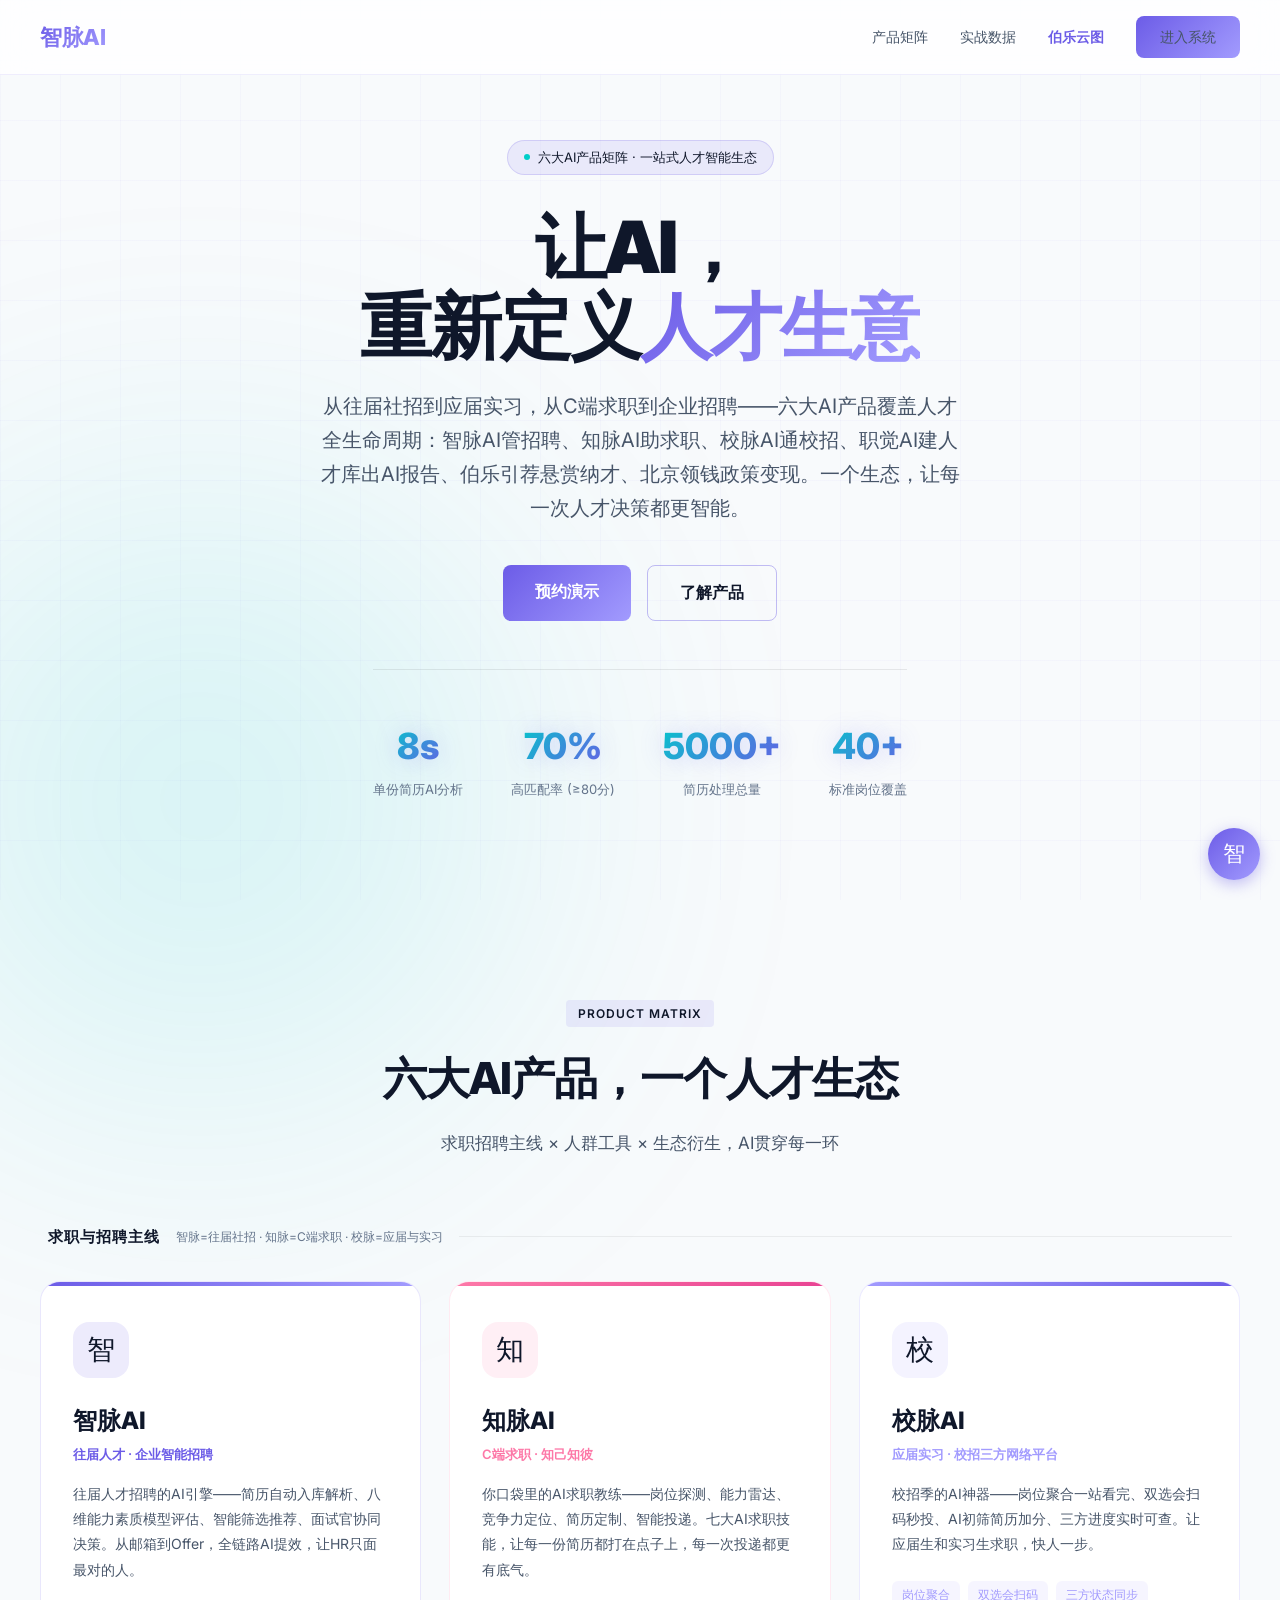
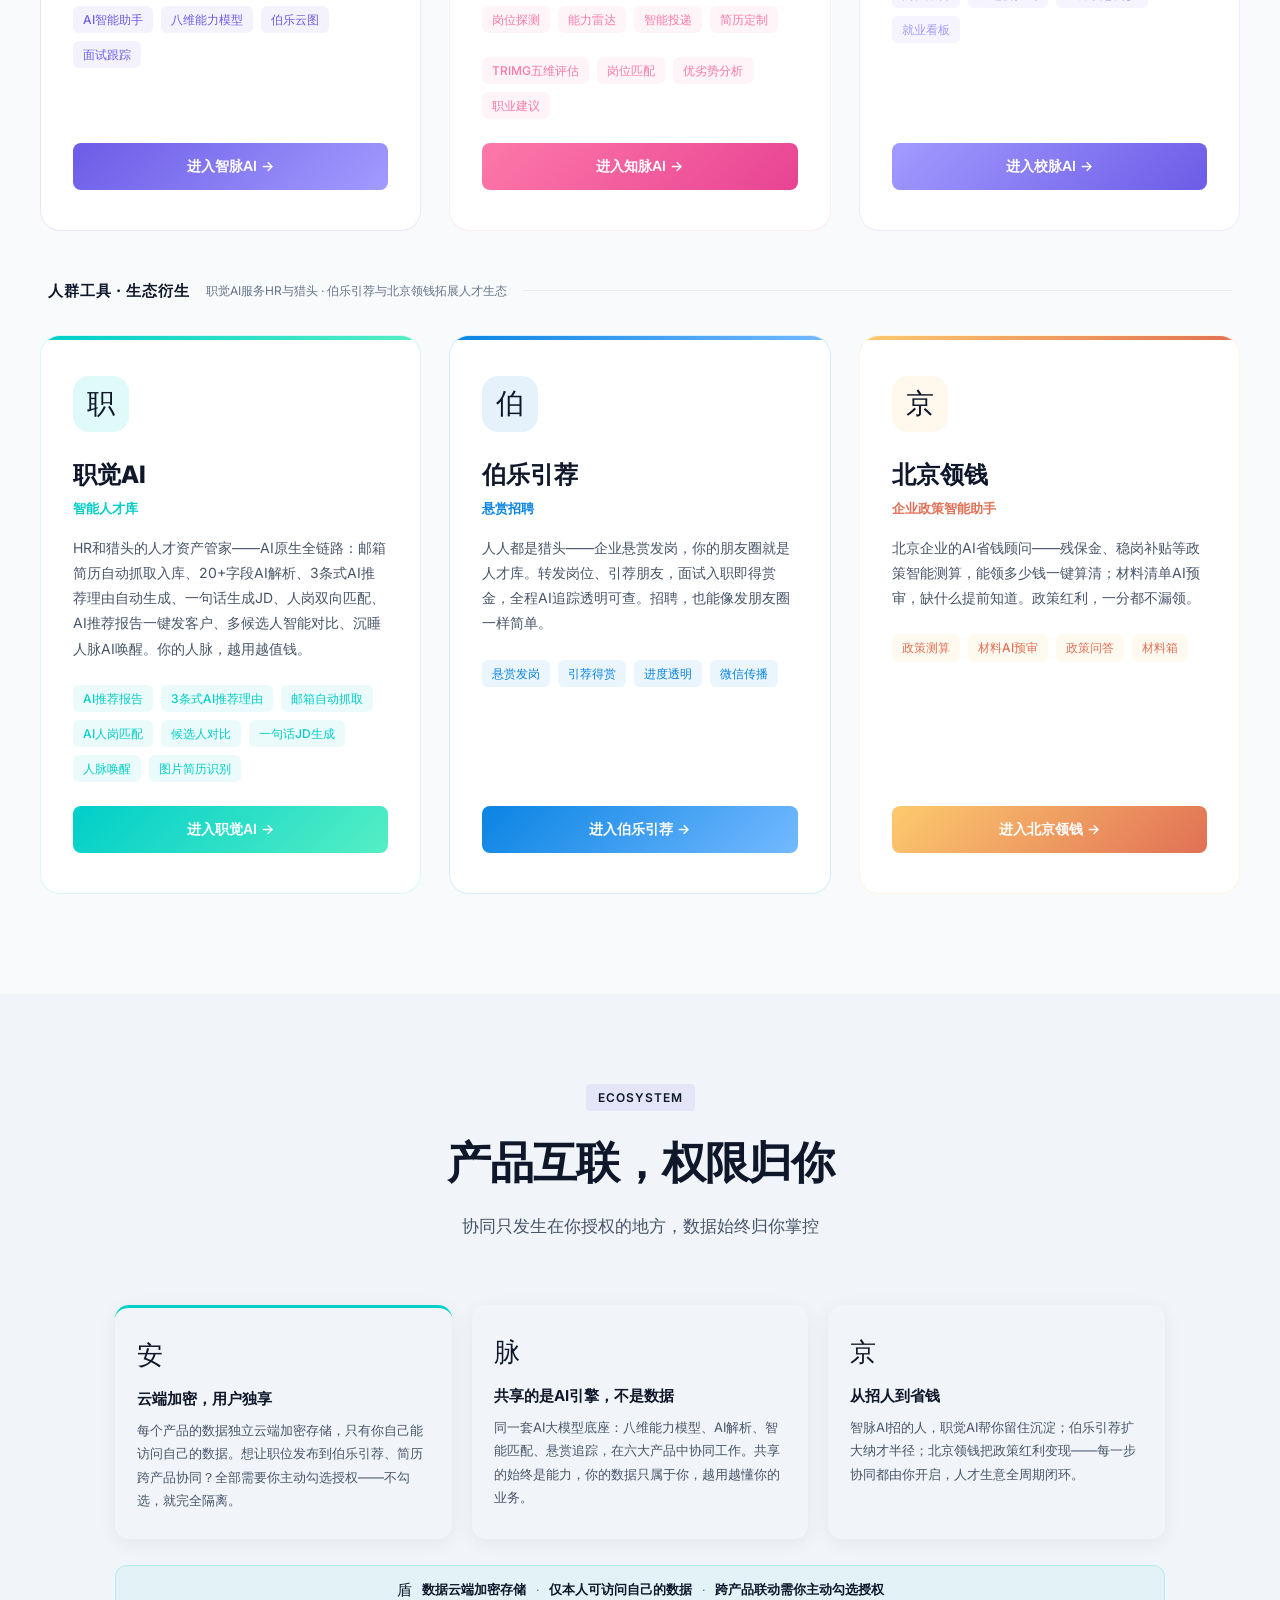
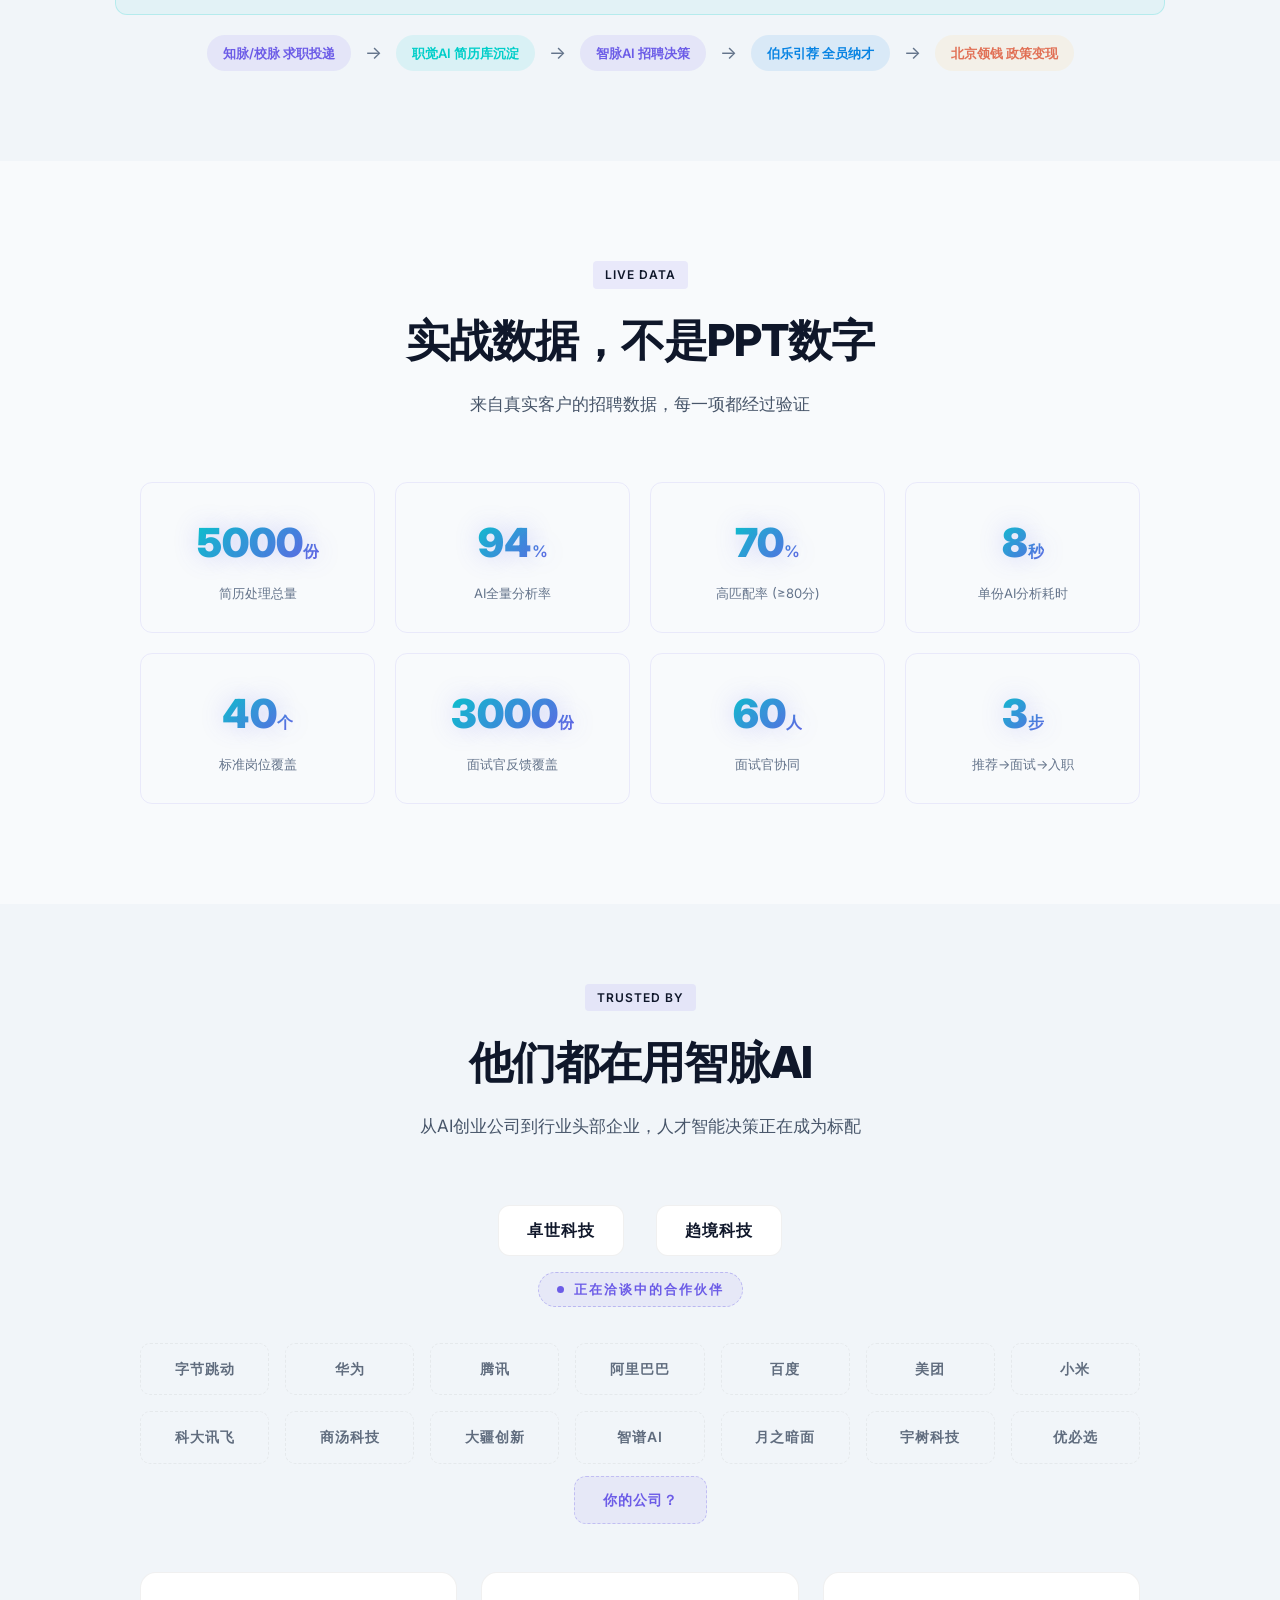
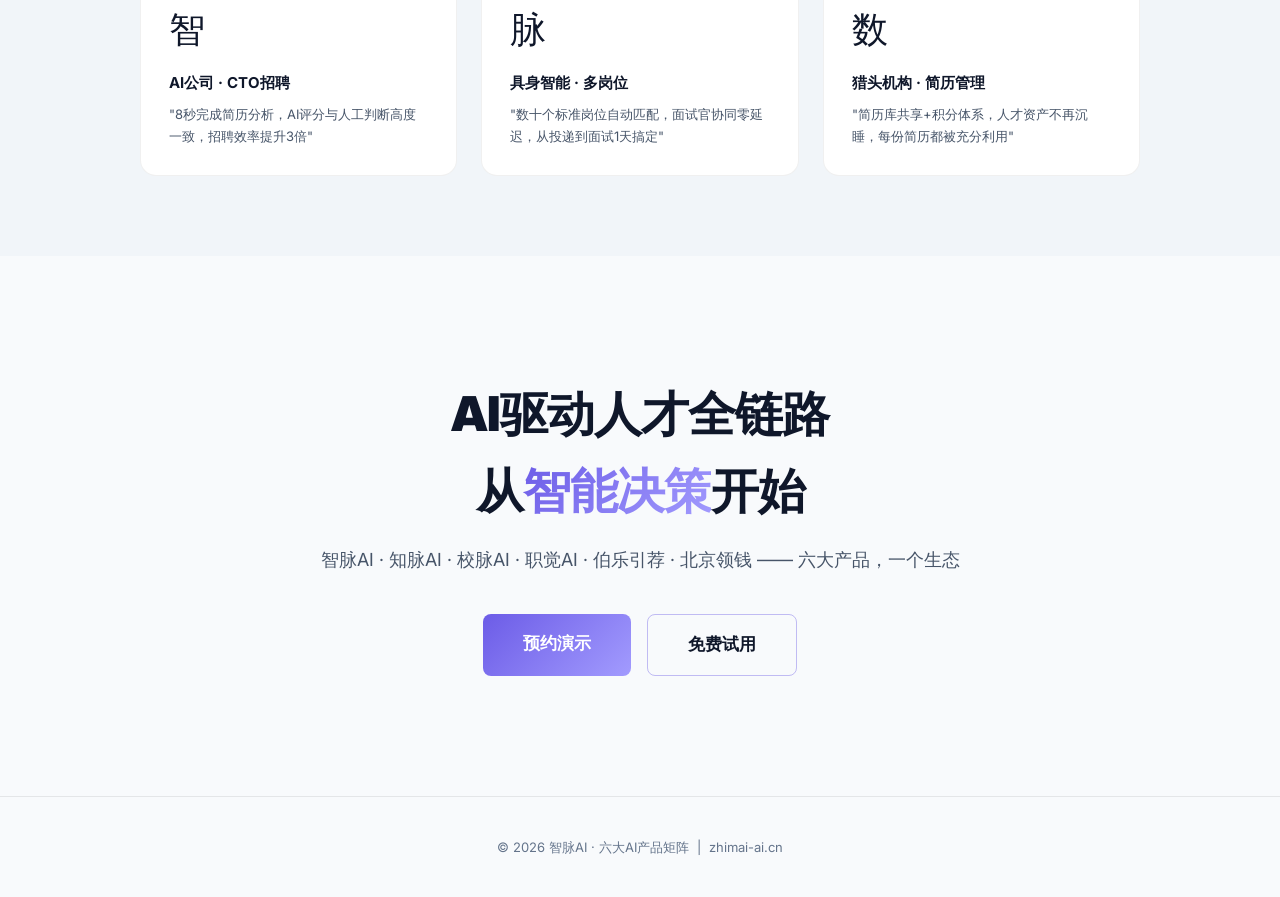
==== commit 7aa6db67: "feat: 视差滚动+图标浮动+数字呼吸+卡片3D倾斜" ====
--- a/index.html
+++ b/index.html
@@ -512,7 +512,39 @@
             transform: translateY(0);
         }
     </style>
-</head>
+<style id="hmUp">
+/* ===== hellomonday式升级: 渐变大字+玻璃卡+滚动叙事 ===== */
+@keyframes hmShift { 0%{background-position:0% 50%} 50%{background-position:100% 50%} 100%{background-position:0% 50%} }
+h1 span, h2 span, .grad-text, [class*="grad"] { background:linear-gradient(120deg,#6366F1,#8B5CF6,#06B6D4,#EC4899,#6366F1) !important; background-size:280% 100% !important; -webkit-background-clip:text !important; background-clip:text !important; color:transparent !important; animation:hmShift 9s ease infinite !important; }
+.bg-glow { animation:hmGlow 18s ease-in-out infinite alternate !important; }
+@keyframes hmGlow { from{transform:translate(0,0) scale(1)} to{transform:translate(50px,-35px) scale(1.14)} }
+[class*="card"], [class*="prod"], .product { transition:transform .35s cubic-bezier(.22,1,.36,1), box-shadow .35s !important; }
+[class*="card"]:hover, .product:hover { transform:translateY(-5px) !important; box-shadow:0 22px 54px rgba(99,102,241,.15) !important; }
+.step-ico, [class*="ico"], [class*="icon"] { background:linear-gradient(135deg,#6366F1,#8B5CF6) !important; color:#fff !important; font-weight:800 !important; }
+#nav { backdrop-filter:blur(18px) saturate(160%) !important; -webkit-backdrop-filter:blur(18px) saturate(160%) !important; }
+.reveal-up { opacity:0; transform:translateY(32px); transition:opacity .8s cubic-bezier(.22,1,.36,1), transform .8s cubic-bezier(.22,1,.36,1); }
+.reveal-up.on { opacity:1; transform:none; }
+</style><style id="hmUp2">
+/* ===== 视差+动效增强层 ===== */
+/* 背景层fixed：滚动时背景不动，内容滚过=深度错位 */
+.bg-glow, #bgCanvas { position:fixed !important; }
+.bg-glow.glow-1 { top:-10% !important; left:-5% !important; }
+.bg-glow.glow-2 { top:30% !important; right:-8% !important; left:auto !important; }
+.bg-glow.glow-3 { bottom:-12% !important; left:22% !important; top:auto !important; }
+/* 图标badge呼吸浮动 */
+.step-ico, [class*="ico"], [class*="icon"] { animation:icoFloat 3.2s ease-in-out infinite !important; }
+.step-ico:nth-child(2n), [class*="ico"]:nth-child(2n) { animation-delay:-1.6s !important; }
+@keyframes icoFloat { 0%,100%{transform:translateY(0)} 50%{transform:translateY(-5px)} }
+/* 数字呼吸（count-up完成后持续微动） */
+.number { display:inline-block; animation:numPulse 2.8s ease-in-out infinite; text-shadow:0 0 24px rgba(99,102,241,.25); }
+@keyframes numPulse { 0%,100%{transform:scale(1)} 50%{transform:scale(1.035)} }
+/* 产品卡3D倾斜容器 */
+.tilt-wrap { perspective:900px; }
+.tilt3d { transition:transform .18s ease-out; will-change:transform; }
+/* 顶栏滚动压缩 */
+#nav { transition:padding .3s, box-shadow .3s !important; }
+#nav.nav-compact { padding-top:10px !important; padding-bottom:10px !important; box-shadow:0 6px 24px rgba(15,23,42,.08) !important; }
+</style></head>
 <body>
     <div class="bg-grid"></div>
     <div class="bg-glow bg-glow-1"></div>
@@ -581,7 +613,7 @@
 
             <div class="fade-in" style="background:var(--bg-secondary);border:1px solid rgba(108,92,231,0.15);border-radius:20px;padding:40px 32px;display:flex;flex-direction:column;position:relative;overflow:hidden;transition:all 0.3s;">
                 <div style="position:absolute;top:0;left:0;right:0;height:4px;background:linear-gradient(135deg,#6c5ce7,#a29bfe);"></div>
-                <div style="width:56px;height:56px;border-radius:16px;background:rgba(108,92,231,0.12);display:flex;align-items:center;justify-content:center;font-size:28px;margin-bottom:24px;">🎯</div>
+                <div style="width:56px;height:56px;border-radius:16px;background:rgba(108,92,231,0.12);display:flex;align-items:center;justify-content:center;font-size:28px;margin-bottom:24px;">智</div>
                 <h3 style="font-size:24px;font-weight:800;margin-bottom:4px;">智脉AI</h3>
                 <div style="font-size:13px;color:var(--accent-purple);font-weight:600;margin-bottom:16px;">往届人才 · 企业智能招聘</div>
                 <p style="font-size:14px;color:var(--text-secondary);line-height:1.8;margin-bottom:24px;">
@@ -598,7 +630,7 @@
 
             <div class="fade-in" style="background:var(--bg-secondary);border:1px solid rgba(253,121,168,0.15);border-radius:20px;padding:40px 32px;display:flex;flex-direction:column;position:relative;overflow:hidden;transition:all 0.3s;">
                 <div style="position:absolute;top:0;left:0;right:0;height:4px;background:linear-gradient(135deg,#fd79a8,#e84393);"></div>
-                <div style="width:56px;height:56px;border-radius:16px;background:rgba(253,121,168,0.12);display:flex;align-items:center;justify-content:center;font-size:28px;margin-bottom:24px;">🔍</div>
+                <div style="width:56px;height:56px;border-radius:16px;background:rgba(253,121,168,0.12);display:flex;align-items:center;justify-content:center;font-size:28px;margin-bottom:24px;">知</div>
                 <h3 style="font-size:24px;font-weight:800;margin-bottom:4px;">知脉AI</h3>
                 <div style="font-size:13px;color:var(--accent-pink);font-weight:600;margin-bottom:16px;">C端求职 · 知己知彼</div>
                 <p style="font-size:14px;color:var(--text-secondary);line-height:1.8;margin-bottom:24px;">
@@ -621,7 +653,7 @@
 
             <div class="fade-in" style="background:var(--bg-secondary);border:1px solid rgba(162,155,254,0.2);border-radius:20px;padding:40px 32px;display:flex;flex-direction:column;position:relative;overflow:hidden;transition:all 0.3s;">
                 <div style="position:absolute;top:0;left:0;right:0;height:4px;background:linear-gradient(135deg,#a29bfe,#6c5ce7);"></div>
-                <div style="width:56px;height:56px;border-radius:16px;background:rgba(162,155,254,0.12);display:flex;align-items:center;justify-content:center;font-size:28px;margin-bottom:24px;">🎓</div>
+                <div style="width:56px;height:56px;border-radius:16px;background:rgba(162,155,254,0.12);display:flex;align-items:center;justify-content:center;font-size:28px;margin-bottom:24px;">校</div>
                 <h3 style="font-size:24px;font-weight:800;margin-bottom:4px;">校脉AI</h3>
                 <div style="font-size:13px;color:#a29bfe;font-weight:600;margin-bottom:16px;">应届实习 · 校招三方网络平台</div>
                 <p style="font-size:14px;color:var(--text-secondary);line-height:1.8;margin-bottom:24px;">
@@ -644,7 +676,7 @@
 
             <!-- 职觉AI --><div class="fade-in" style="background:var(--bg-secondary);border:1px solid rgba(0,206,201,0.15);border-radius:20px;padding:40px 32px;display:flex;flex-direction:column;position:relative;overflow:hidden;transition:all 0.3s;">
                 <div style="position:absolute;top:0;left:0;right:0;height:4px;background:linear-gradient(135deg,#00cec9,#55efc4);"></div>
-                <div style="width:56px;height:56px;border-radius:16px;background:rgba(0,206,201,0.12);display:flex;align-items:center;justify-content:center;font-size:28px;margin-bottom:24px;">📁</div>
+                <div style="width:56px;height:56px;border-radius:16px;background:rgba(0,206,201,0.12);display:flex;align-items:center;justify-content:center;font-size:28px;margin-bottom:24px;">职</div>
                 <h3 style="font-size:24px;font-weight:800;margin-bottom:4px;">职觉AI</h3>
                 <div style="font-size:13px;color:var(--accent-teal);font-weight:600;margin-bottom:16px;">智能人才库</div>
                 <p style="font-size:14px;color:var(--text-secondary);line-height:1.8;margin-bottom:24px;">
@@ -665,7 +697,7 @@
 
             <div class="fade-in" style="background:var(--bg-secondary);border:1px solid rgba(9,132,227,0.15);border-radius:20px;padding:40px 32px;display:flex;flex-direction:column;position:relative;overflow:hidden;transition:all 0.3s;">
                 <div style="position:absolute;top:0;left:0;right:0;height:4px;background:linear-gradient(135deg,#0984e3,#74b9ff);"></div>
-                <div style="width:56px;height:56px;border-radius:16px;background:rgba(9,132,227,0.1);display:flex;align-items:center;justify-content:center;font-size:28px;margin-bottom:24px;">🤝</div>
+                <div style="width:56px;height:56px;border-radius:16px;background:rgba(9,132,227,0.1);display:flex;align-items:center;justify-content:center;font-size:28px;margin-bottom:24px;">伯</div>
                 <h3 style="font-size:24px;font-weight:800;margin-bottom:4px;">伯乐引荐</h3>
                 <div style="font-size:13px;color:#0984e3;font-weight:600;margin-bottom:16px;">悬赏招聘</div>
                 <p style="font-size:14px;color:var(--text-secondary);line-height:1.8;margin-bottom:24px;">
@@ -682,7 +714,7 @@
 
             <div class="fade-in" style="background:var(--bg-secondary);border:1px solid rgba(253,203,110,0.2);border-radius:20px;padding:40px 32px;display:flex;flex-direction:column;position:relative;overflow:hidden;transition:all 0.3s;">
                 <div style="position:absolute;top:0;left:0;right:0;height:4px;background:linear-gradient(135deg,#fdcb6e,#e17055);"></div>
-                <div style="width:56px;height:56px;border-radius:16px;background:rgba(253,203,110,0.12);display:flex;align-items:center;justify-content:center;font-size:28px;margin-bottom:24px;">💰</div>
+                <div style="width:56px;height:56px;border-radius:16px;background:rgba(253,203,110,0.12);display:flex;align-items:center;justify-content:center;font-size:28px;margin-bottom:24px;">京</div>
                 <h3 style="font-size:24px;font-weight:800;margin-bottom:4px;">北京领钱</h3>
                 <div style="font-size:13px;color:#e17055;font-weight:600;margin-bottom:16px;">企业政策智能助手</div>
                 <p style="font-size:14px;color:var(--text-secondary);line-height:1.8;margin-bottom:24px;">
@@ -709,23 +741,23 @@
         <div style="max-width:1050px;margin:0 auto;">
             <div class="eco-grid" style="display:grid;grid-template-columns:repeat(3,1fr);gap:20px;">
                 <div class="fade-in" style="background:var(--card);border-radius:14px;padding:26px 22px;box-shadow:var(--shadow);border-top:3px solid var(--accent-teal);">
-                    <div style="font-size:26px;margin-bottom:12px;">🔒</div>
+                    <div style="font-size:26px;margin-bottom:12px;">安</div>
                     <div style="font-weight:700;font-size:15px;margin-bottom:8px;">云端加密，用户独享</div>
                     <div style="color:var(--text-secondary);font-size:13px;line-height:1.8;">每个产品的数据独立云端加密存储，只有你自己能访问自己的数据。想让职位发布到伯乐引荐、简历跨产品协同？全部需要你主动勾选授权——不勾选，就完全隔离。</div>
                 </div>
                 <div class="fade-in" style="background:var(--card);border-radius:14px;padding:26px 22px;box-shadow:var(--shadow);">
-                    <div style="font-size:26px;margin-bottom:12px;">🤖</div>
+                    <div style="font-size:26px;margin-bottom:12px;">脉</div>
                     <div style="font-weight:700;font-size:15px;margin-bottom:8px;">共享的是AI引擎，不是数据</div>
                     <div style="color:var(--text-secondary);font-size:13px;line-height:1.8;">同一套AI大模型底座：八维能力模型、AI解析、智能匹配、悬赏追踪，在六大产品中协同工作。共享的始终是能力，你的数据只属于你，越用越懂你的业务。</div>
                 </div>
                 <div class="fade-in" style="background:var(--card);border-radius:14px;padding:26px 22px;box-shadow:var(--shadow);">
-                    <div style="font-size:26px;margin-bottom:12px;">💰</div>
+                    <div style="font-size:26px;margin-bottom:12px;">京</div>
                     <div style="font-weight:700;font-size:15px;margin-bottom:8px;">从招人到省钱</div>
                     <div style="color:var(--text-secondary);font-size:13px;line-height:1.8;">智脉AI招的人，职觉AI帮你留住沉淀；伯乐引荐扩大纳才半径；北京领钱把政策红利变现——每一步协同都由你开启，人才生意全周期闭环。</div>
                 </div>
             </div>
             <div class="eco-safety fade-in" style="margin-top:26px;display:flex;align-items:center;justify-content:center;gap:10px;flex-wrap:wrap;padding:12px 20px;background:rgba(0,206,201,0.06);border:1px solid rgba(0,206,201,0.2);border-radius:12px;">
-                <span style="font-size:15px;">🛡️</span>
+                <span style="font-size:15px;">盾️</span>
                 <span style="color:var(--text-primary);font-size:13px;font-weight:600;">数据云端加密存储</span>
                 <span style="color:var(--text-muted);font-size:12px;">·</span>
                 <span style="color:var(--text-primary);font-size:13px;font-weight:600;">仅本人可访问自己的数据</span>
@@ -827,17 +859,17 @@
         </div>
         <div class="testi-grid" style="display:grid;grid-template-columns:repeat(3,1fr);gap:24px;max-width:1000px;margin:40px auto 0;">
             <div class="fade-in" style="background:var(--bg-secondary);border-radius:16px;padding:28px;border:1px solid var(--card-border);">
-                <div style="font-size:36px;margin-bottom:12px;">🎯</div>
+                <div style="font-size:36px;margin-bottom:12px;">智</div>
                 <div class="testi-title" style="font-size:15px;font-weight:700;margin-bottom:8px;color:var(--text-primary);">AI公司 · CTO招聘</div>
                 <div style="font-size:13px;color:var(--text-secondary);line-height:1.7;">"8秒完成简历分析，AI评分与人工判断高度一致，招聘效率提升3倍"</div>
             </div>
             <div class="fade-in" style="background:var(--bg-secondary);border-radius:16px;padding:28px;border:1px solid var(--card-border);">
-                <div style="font-size:36px;margin-bottom:12px;">🤖</div>
+                <div style="font-size:36px;margin-bottom:12px;">脉</div>
                 <div class="testi-title" style="font-size:15px;font-weight:700;margin-bottom:8px;color:var(--text-primary);">具身智能 · 多岗位</div>
                 <div style="font-size:13px;color:var(--text-secondary);line-height:1.7;">"数十个标准岗位自动匹配，面试官协同零延迟，从投递到面试1天搞定"</div>
             </div>
             <div class="fade-in" style="background:var(--bg-secondary);border-radius:16px;padding:28px;border:1px solid var(--card-border);">
-                <div style="font-size:36px;margin-bottom:12px;">📊</div>
+                <div style="font-size:36px;margin-bottom:12px;">数</div>
                 <div class="testi-title" style="font-size:15px;font-weight:700;margin-bottom:8px;color:var(--text-primary);">猎头机构 · 简历管理</div>
                 <div style="font-size:13px;color:var(--text-secondary);line-height:1.7;">"简历库共享+积分体系，人才资产不再沉睡，每份简历都被充分利用"</div>
             </div>
@@ -979,10 +1011,10 @@
 </style>
 <div class="contact-overlay" id="contactOverlay" onclick="if(event.target===this)this.classList.remove('show')">
   <div class="contact-card">
-    <h3>📞 联系我们</h3>
+    <h3>联 联系我们</h3>
     <p>扫码或搜索微信，即刻开启智能招聘</p>
     <div class="contact-item">
-      <div class="icon wx">💬</div>
+      <div class="icon wx">客</div>
       <div class="info">
         <div class="label">微信号</div>
         <div class="value">179545447</div>
@@ -995,6 +1027,45 @@
 function showContact(){document.getElementById('contactOverlay').classList.add('show')}
 </script>
 
-<a href="https://hr.zhimai-ai.cn/talents" target="_blank" style="position:fixed;bottom:20px;right:20px;z-index:9999;background:linear-gradient(135deg,#6c5ce7,#a29bfe);color:#fff;width:52px;height:52px;border-radius:50%;display:flex;align-items:center;justify-content:center;font-size:22px;box-shadow:0 4px 15px rgba(108,92,231,0.4);text-decoration:none;@media(min-width:769px){display:none}" title="伯乐云图">🎯</a>
-</body>
+<a href="https://hr.zhimai-ai.cn/talents" target="_blank" style="position:fixed;bottom:20px;right:20px;z-index:9999;background:linear-gradient(135deg,#6c5ce7,#a29bfe);color:#fff;width:52px;height:52px;border-radius:50%;display:flex;align-items:center;justify-content:center;font-size:22px;box-shadow:0 4px 15px rgba(108,92,231,0.4);text-decoration:none;@media(min-width:769px){display:none}" title="伯乐云图">智</a>
+<script>
+(function(){
+  var tg = document.querySelectorAll('section, [class*="card"], [class*="prod"], .stat, [class*="stat"]');
+  var io = new IntersectionObserver(function(es){
+    es.forEach(function(e){ if (e.isIntersecting) { e.target.classList.add('on'); io.unobserve(e.target); } });
+  }, { threshold: .12 });
+  var n = 0;
+  tg.forEach(function(t){ if (n < 70) { t.classList.add('reveal-up'); io.observe(t); n++; } });
+})();
+</script><script>
+/* 视差+倾斜+导航压缩 */
+(function(){
+  var glows = document.querySelectorAll('.bg-glow');
+  var ticking = false;
+  window.addEventListener('scroll', function(){
+    if (ticking) return; ticking = true;
+    requestAnimationFrame(function(){
+      var y = window.scrollY;
+      glows.forEach(function(g, i){
+        var sp = 0.12 + i * 0.06;
+        g.style.translate = '0 ' + (y * sp) + 'px';
+      });
+      var nav = document.getElementById('nav');
+      if (nav) { if (y > 60) nav.classList.add('nav-compact'); else nav.classList.remove('nav-compact'); }
+      ticking = false;
+    });
+  }, { passive:true });
+  /* 产品卡3D倾斜 */
+  document.querySelectorAll('.product, [class*="prod-card"]').forEach(function(card){
+    card.classList.add('tilt3d');
+    card.addEventListener('mousemove', function(e){
+      var r = card.getBoundingClientRect();
+      var rx = ((e.clientY - r.top) / r.height - .5) * -7;
+      var ry = ((e.clientX - r.left) / r.width - .5) * 7;
+      card.style.transform = 'perspective(900px) rotateX(' + rx.toFixed(2) + 'deg) rotateY(' + ry.toFixed(2) + 'deg) translateY(-4px)';
+    });
+    card.addEventListener('mouseleave', function(){ card.style.transform = ''; });
+  });
+})();
+</script></body>
 </html>
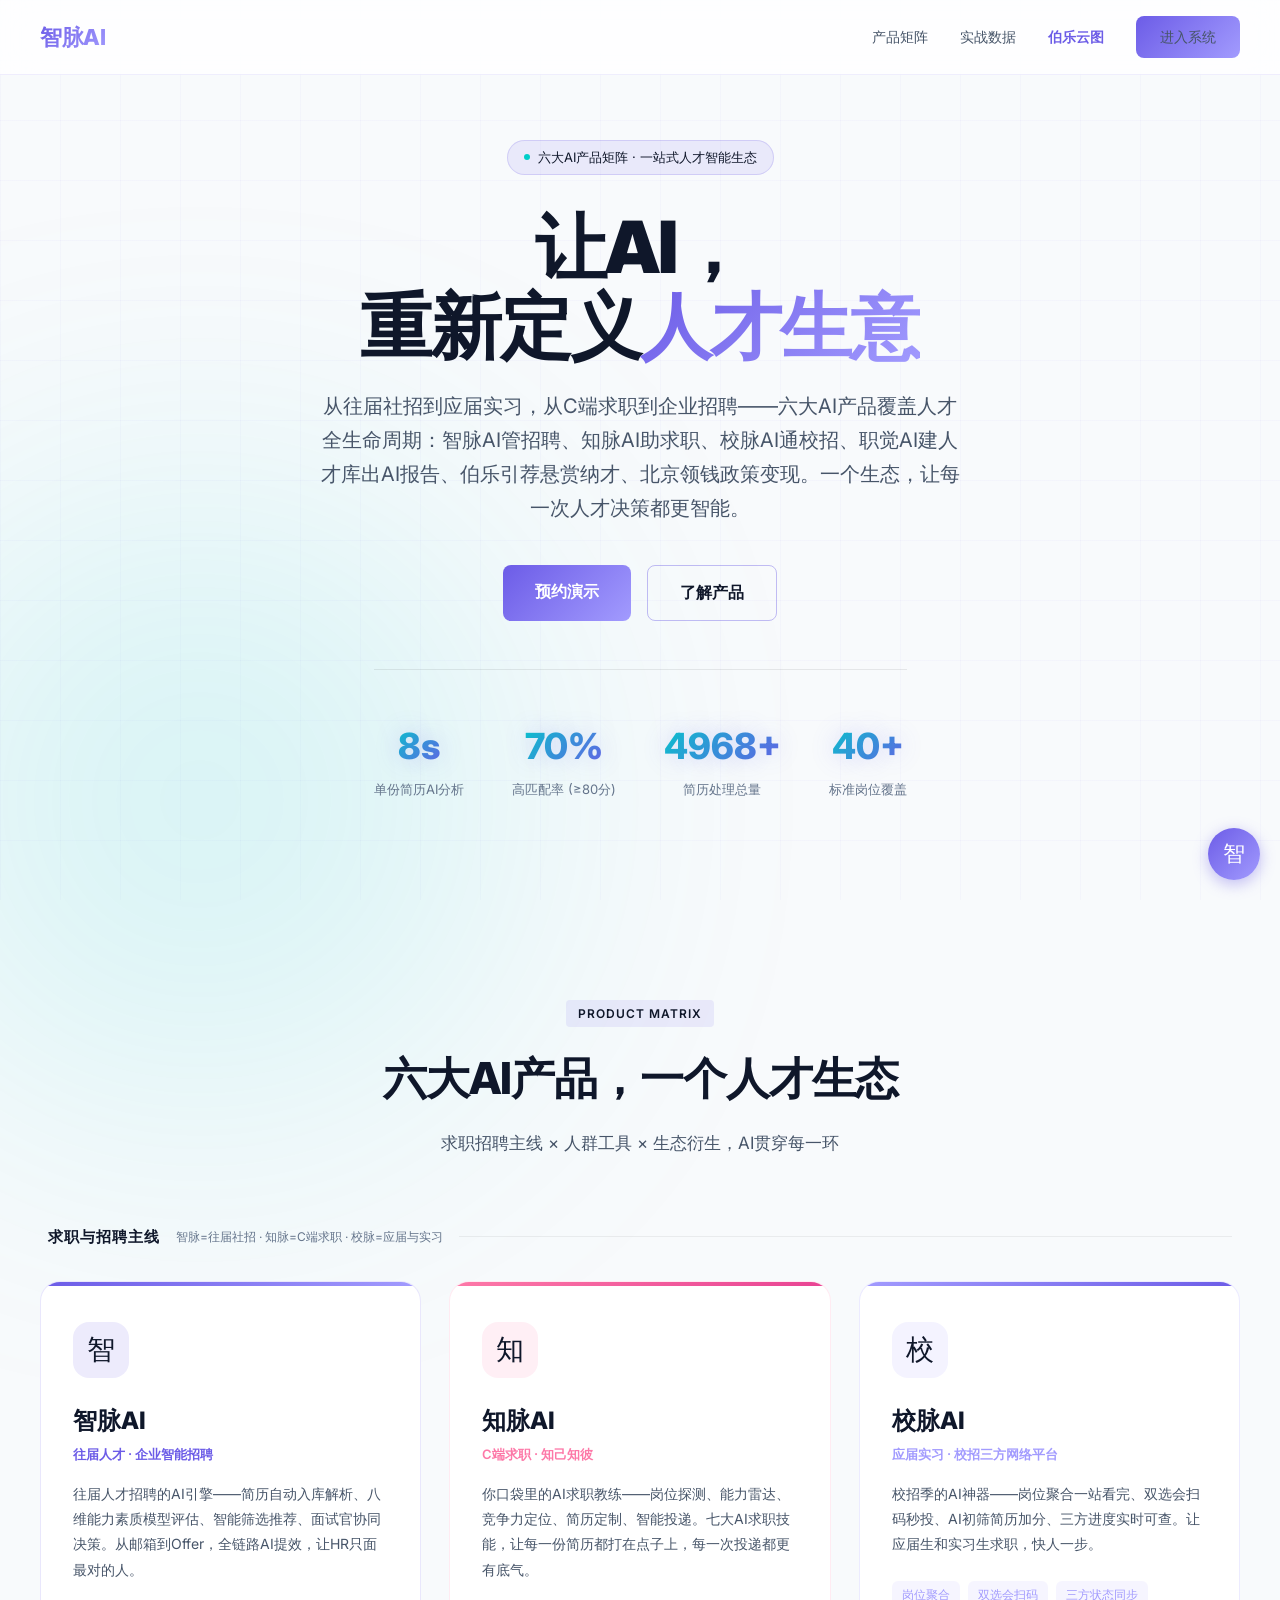
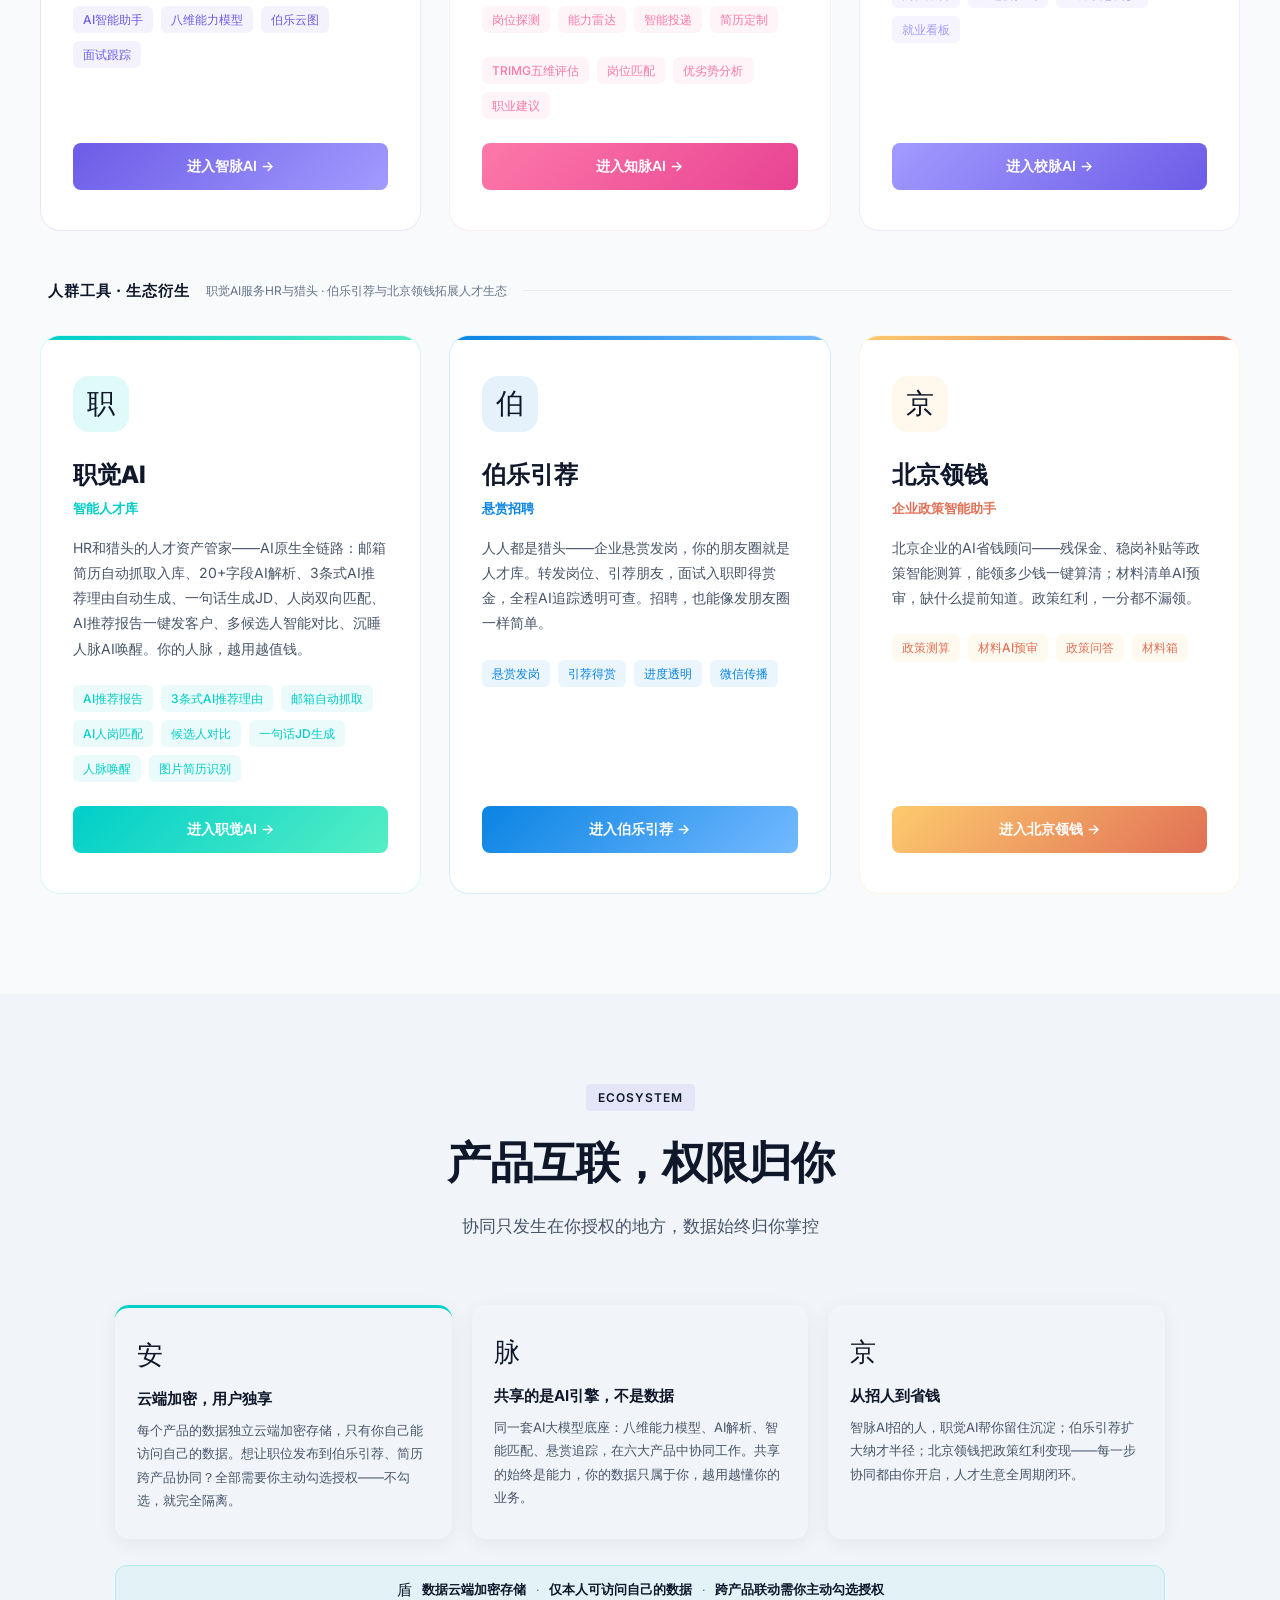
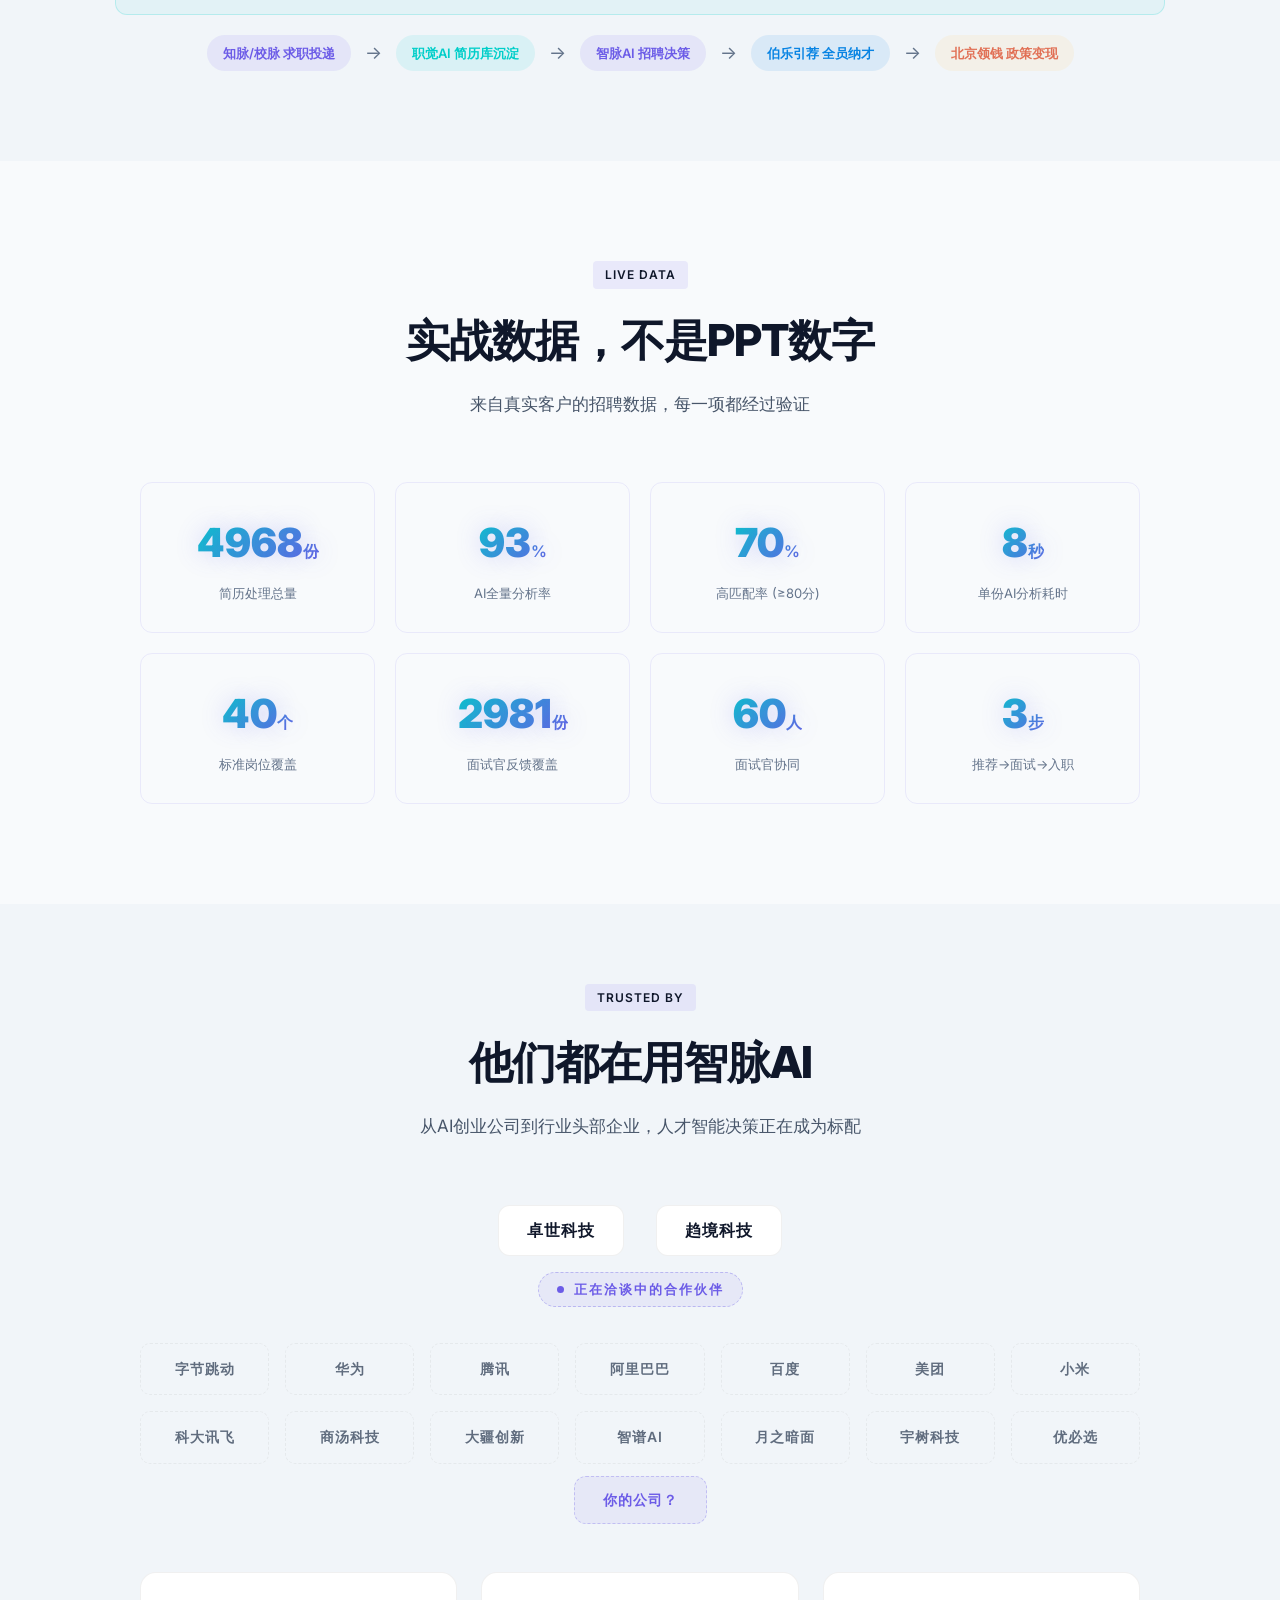
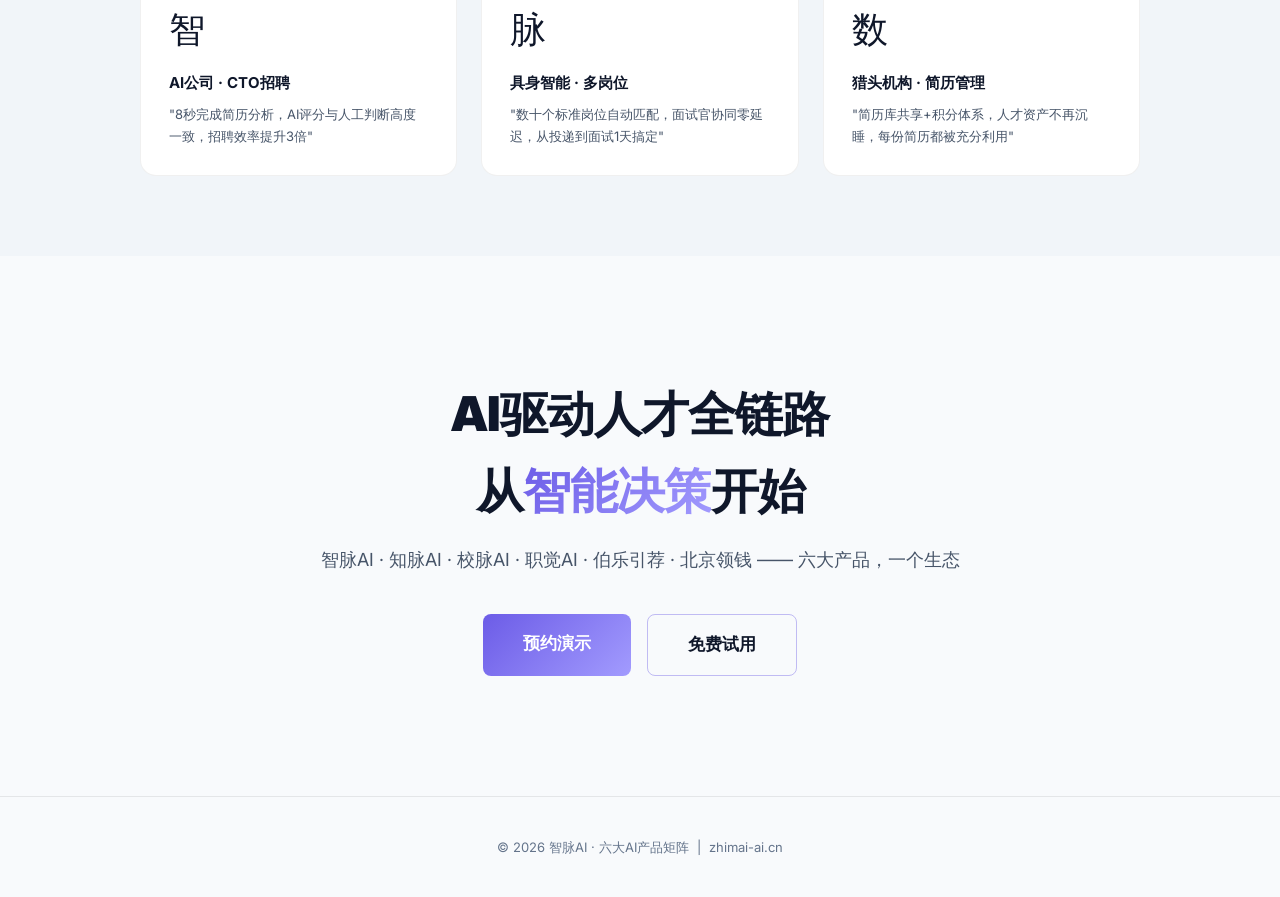
==== commit cac23542: "feat: 官网数字接入品牌统一口径brand-core" ====
--- a/index.html
+++ b/index.html
@@ -1056,7 +1056,7 @@
     });
   }, { passive:true });
   /* 产品卡3D倾斜 */
-  document.querySelectorAll('.product, [class*="prod-card"]').forEach(function(card){
+  document.querySelectorAll('.product, [class*="prod-card"], [class*="feature"], [class*="card-"]').forEach(function(card){
     card.classList.add('tilt3d');
     card.addEventListener('mousemove', function(e){
       var r = card.getBoundingClientRect();
@@ -1067,5 +1067,20 @@
     card.addEventListener('mouseleave', function(){ card.style.transform = ''; });
   });
 })();
+</script><script src="/brand-core.js"></script>
+<script>
+(function(){
+  function applyCore(){
+    if (!window.BRAND_CORE) return;
+    var st = window.BRAND_CORE.stats;
+    document.querySelectorAll('.number[data-count]').forEach(function(el){
+      var n = parseInt(el.getAttribute('data-count'),10);
+      var map = {8: st.aiSpeed.value, 70: st.matchRate.value, 5000: st.resumeTotal.value, 40: st.jobs.value};
+      if (map[n] !== undefined) el.setAttribute('data-count', map[n]);
+    });
+  }
+  applyCore();
+  window.addEventListener('load', applyCore);
+})();
 </script></body>
 </html>
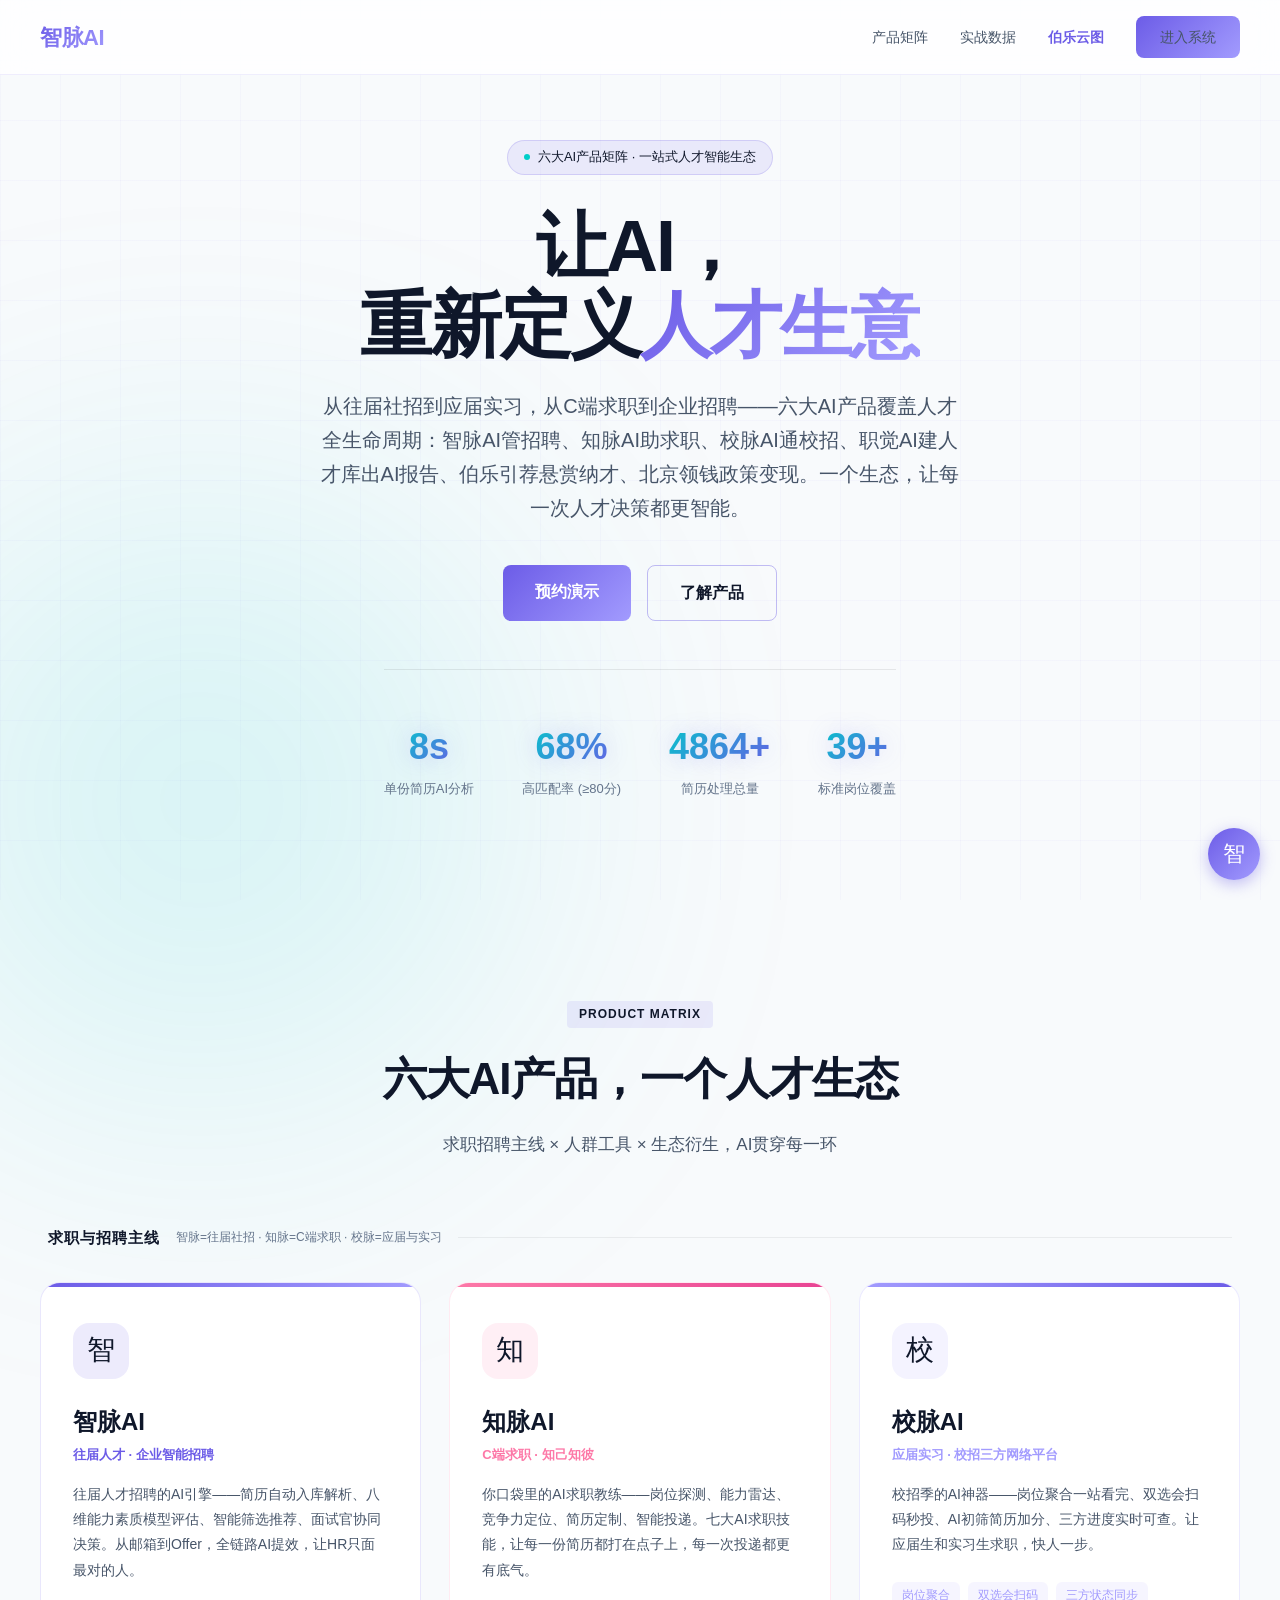
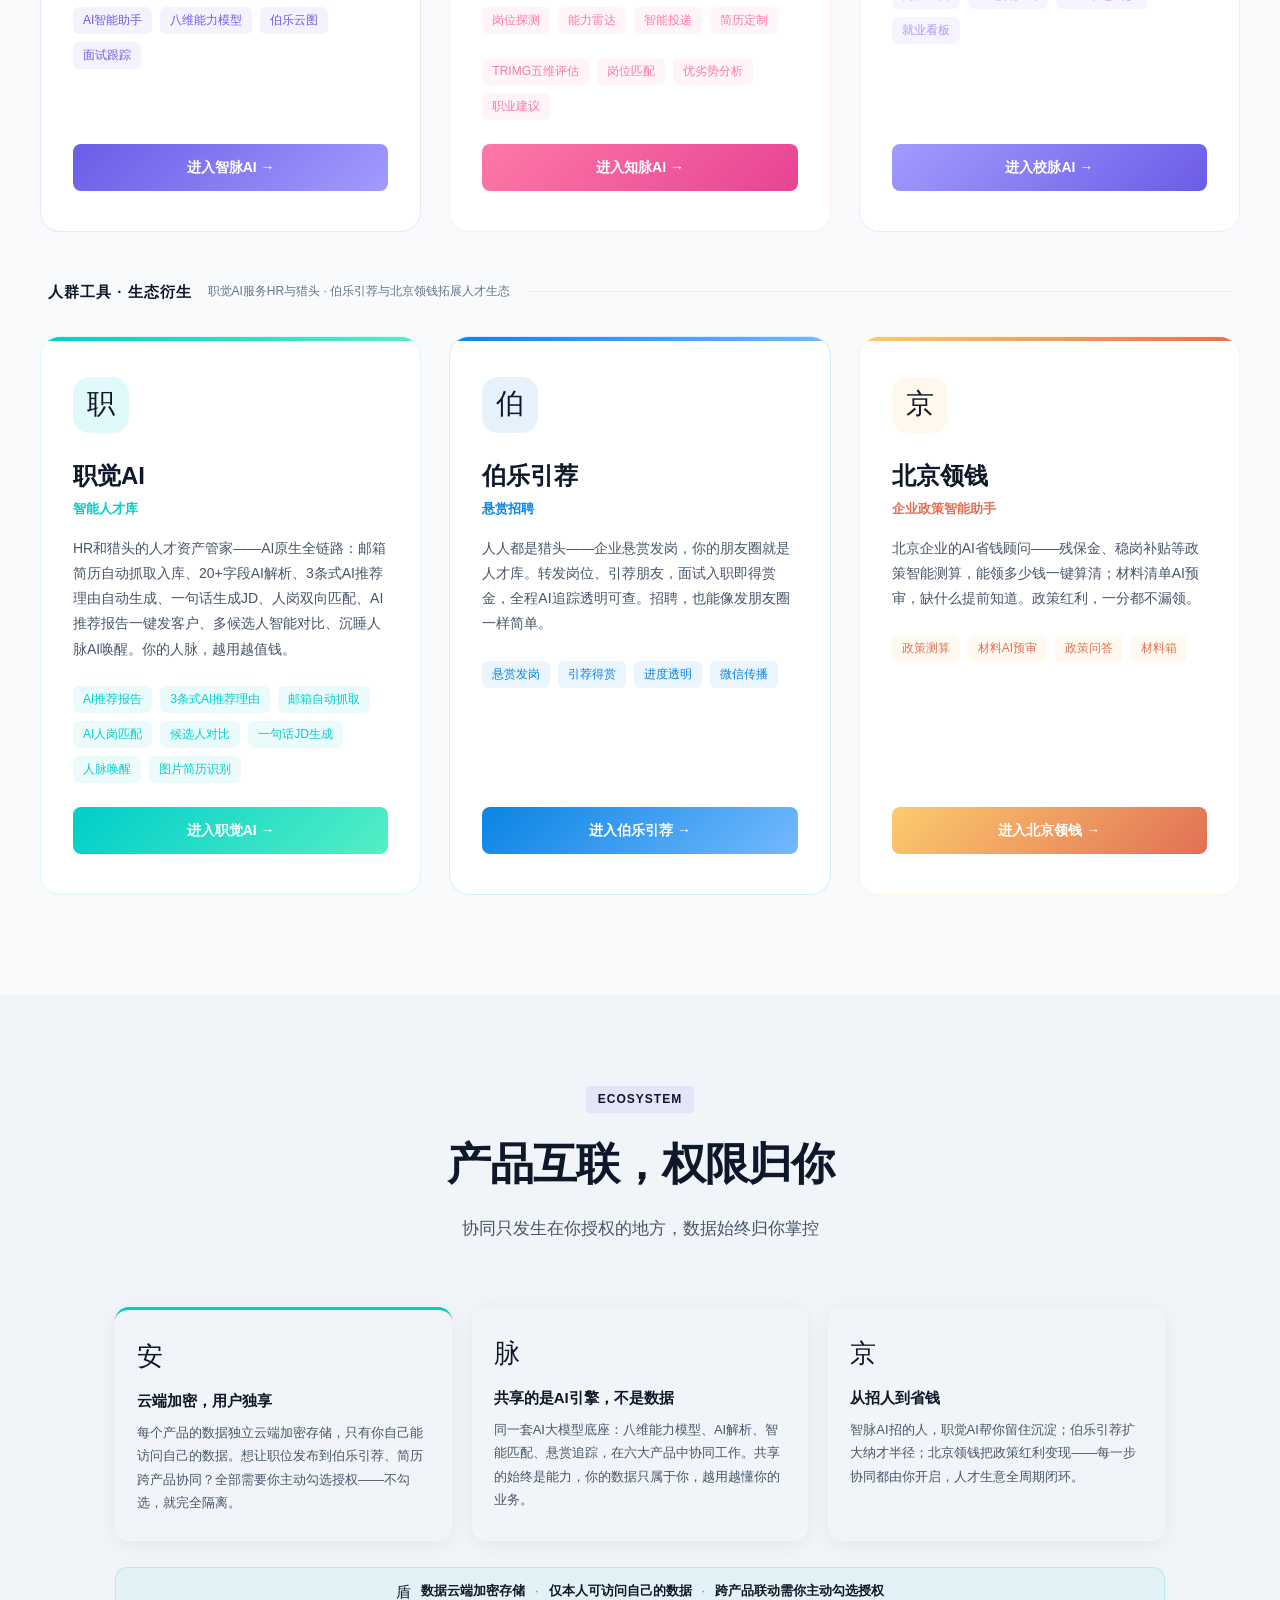
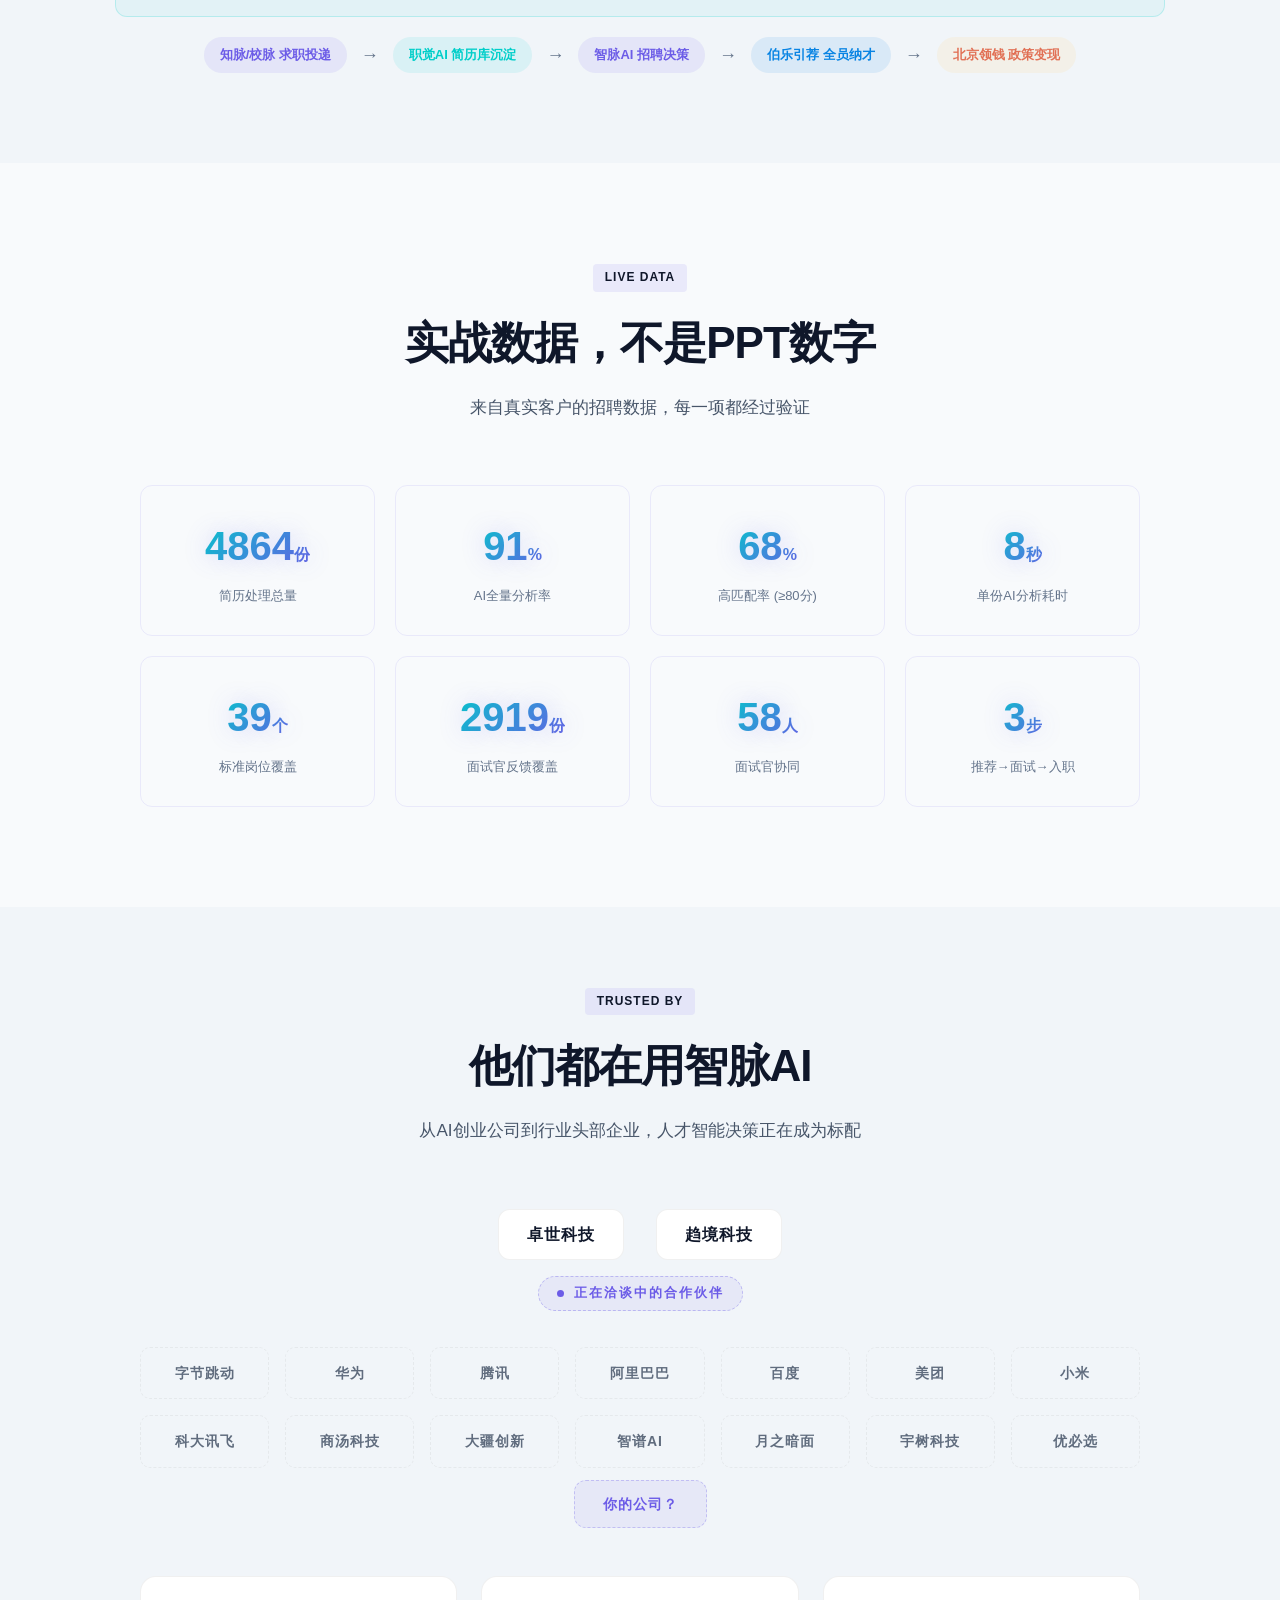
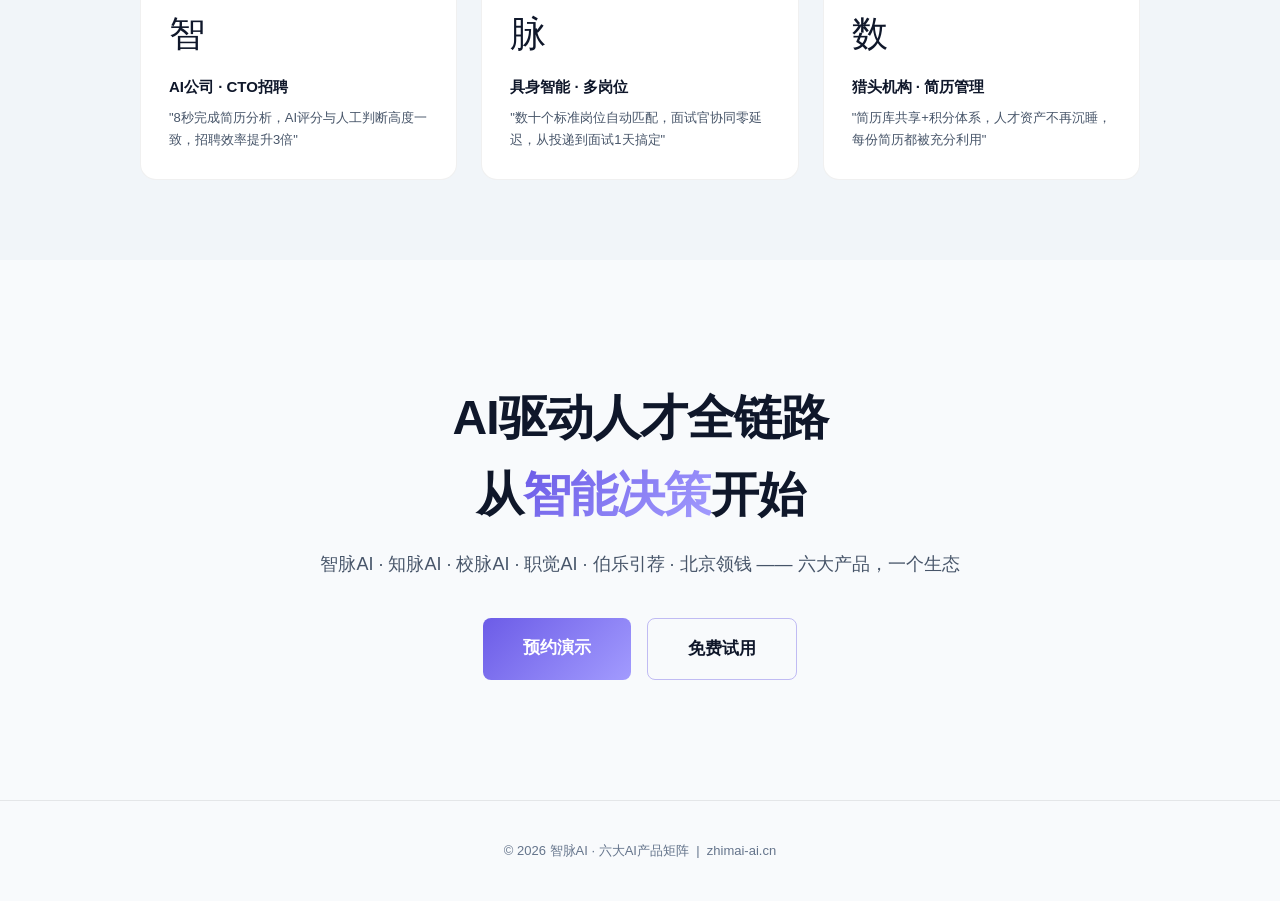
==== commit 664a00ea: "feat: PuHuiTi subset fonts + brand-core integration" ====
--- a/index.html
+++ b/index.html
@@ -544,7 +544,8 @@
 /* 顶栏滚动压缩 */
 #nav { transition:padding .3s, box-shadow .3s !important; }
 #nav.nav-compact { padding-top:10px !important; padding-bottom:10px !important; box-shadow:0 6px 24px rgba(15,23,42,.08) !important; }
-</style></head>
+</style><link rel="stylesheet" href="/puhuiti.css">
+<style>body,h1,h2,h3,p,span,div{font-family:"PuHuiTi",-apple-system,"PingFang SC",sans-serif!important}</style></head>
 <body>
     <div class="bg-grid"></div>
     <div class="bg-glow bg-glow-1"></div>
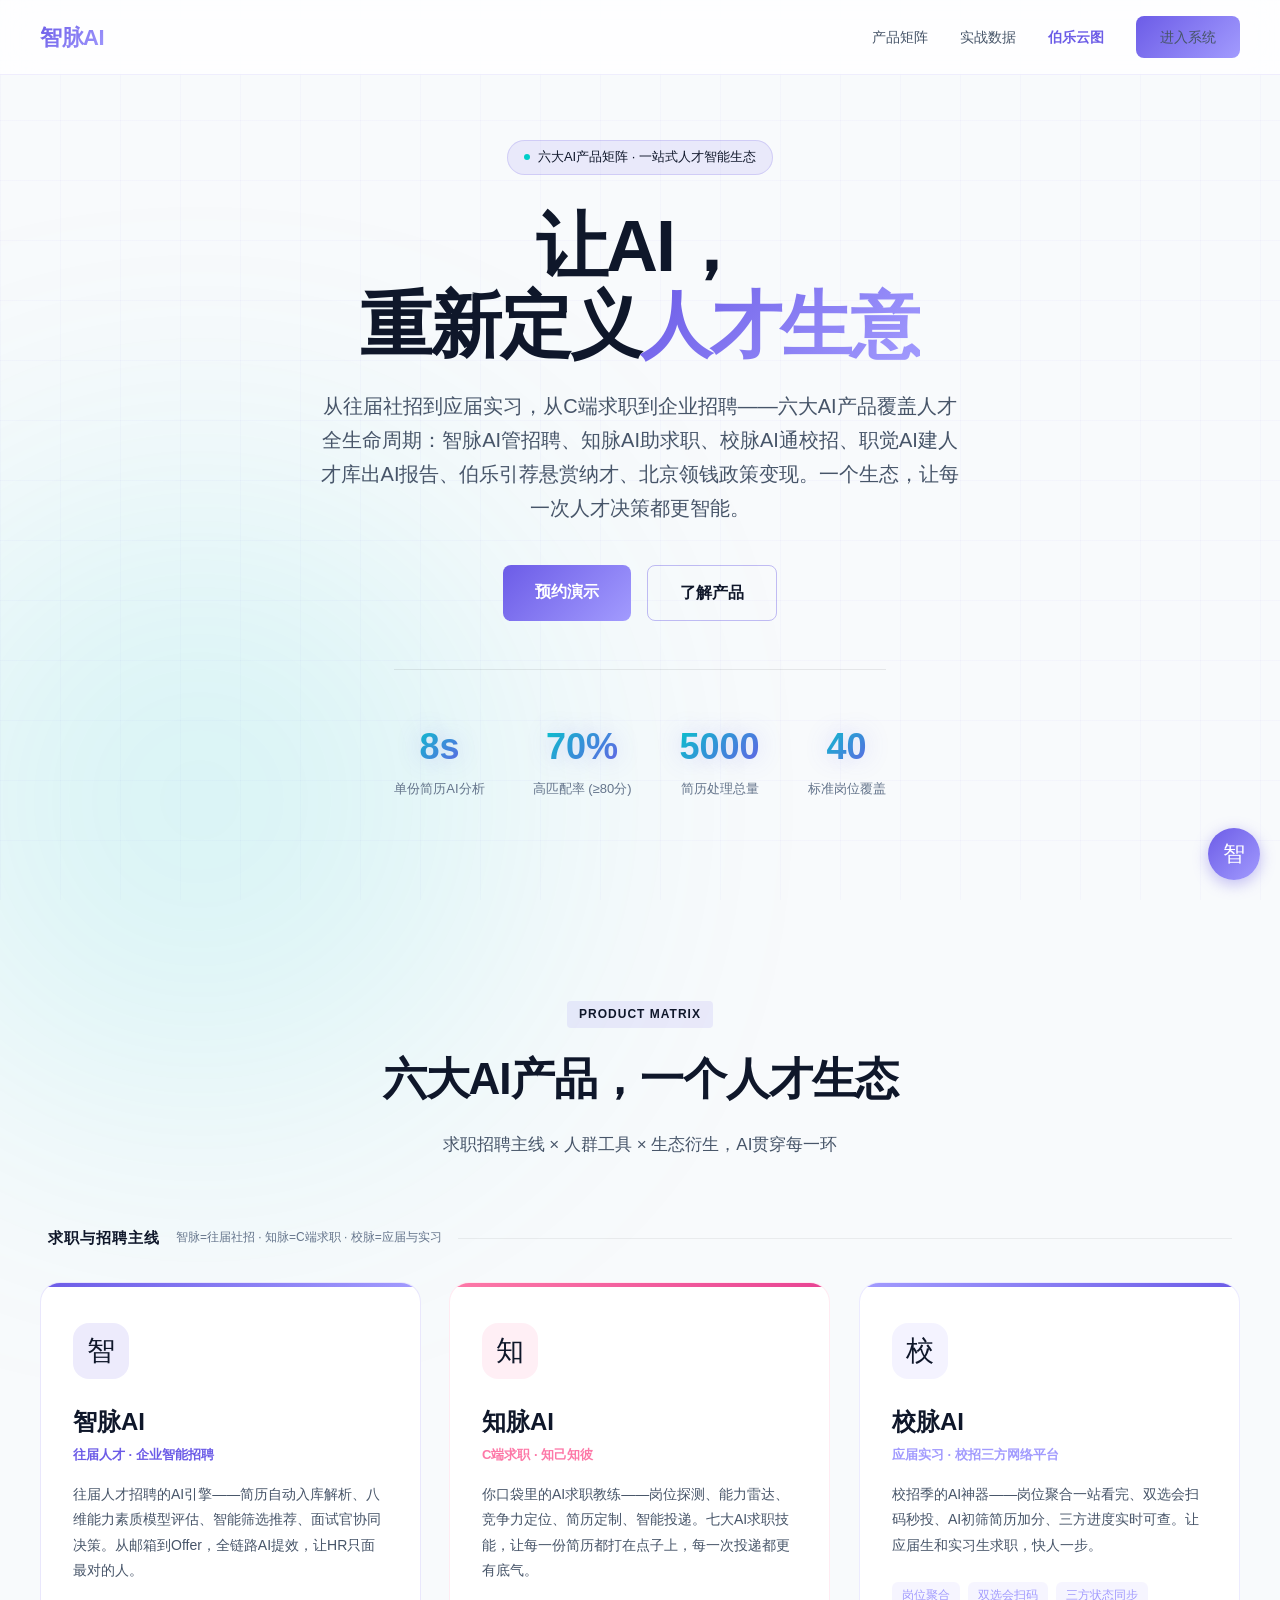
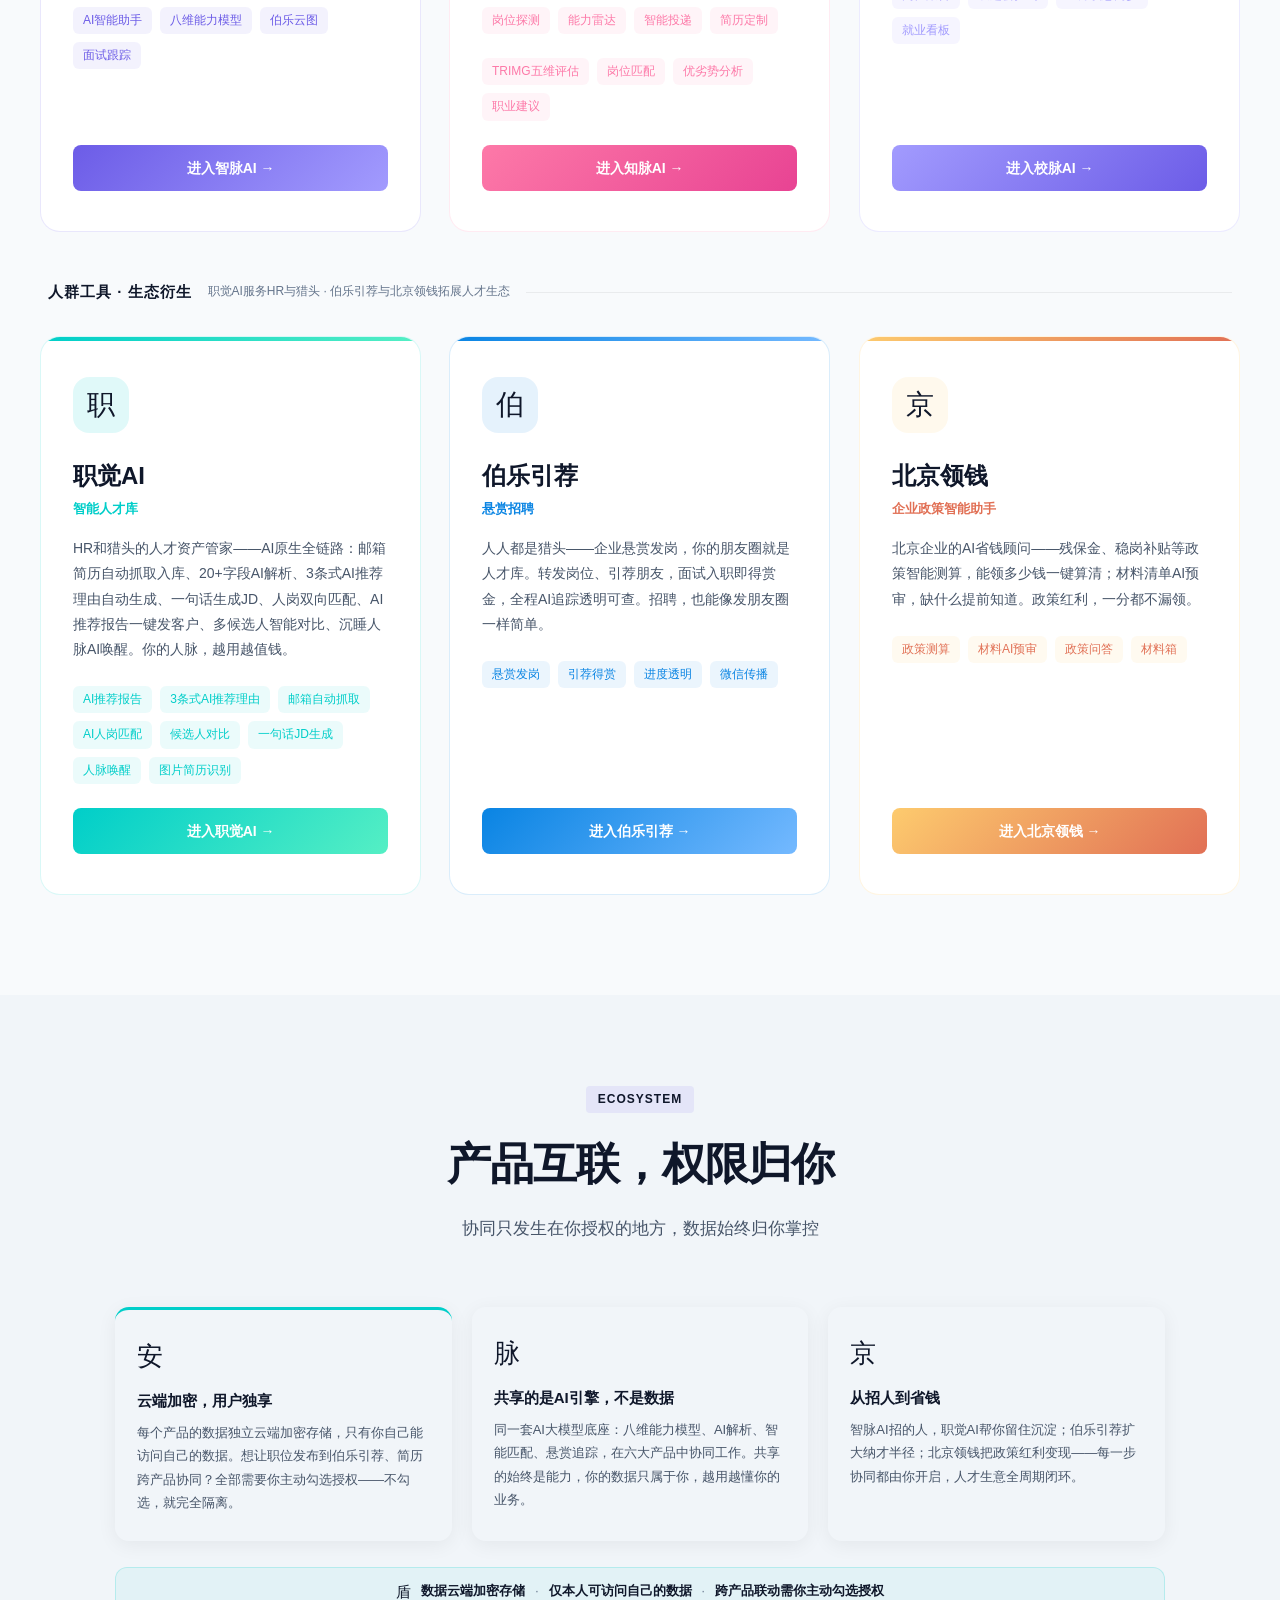
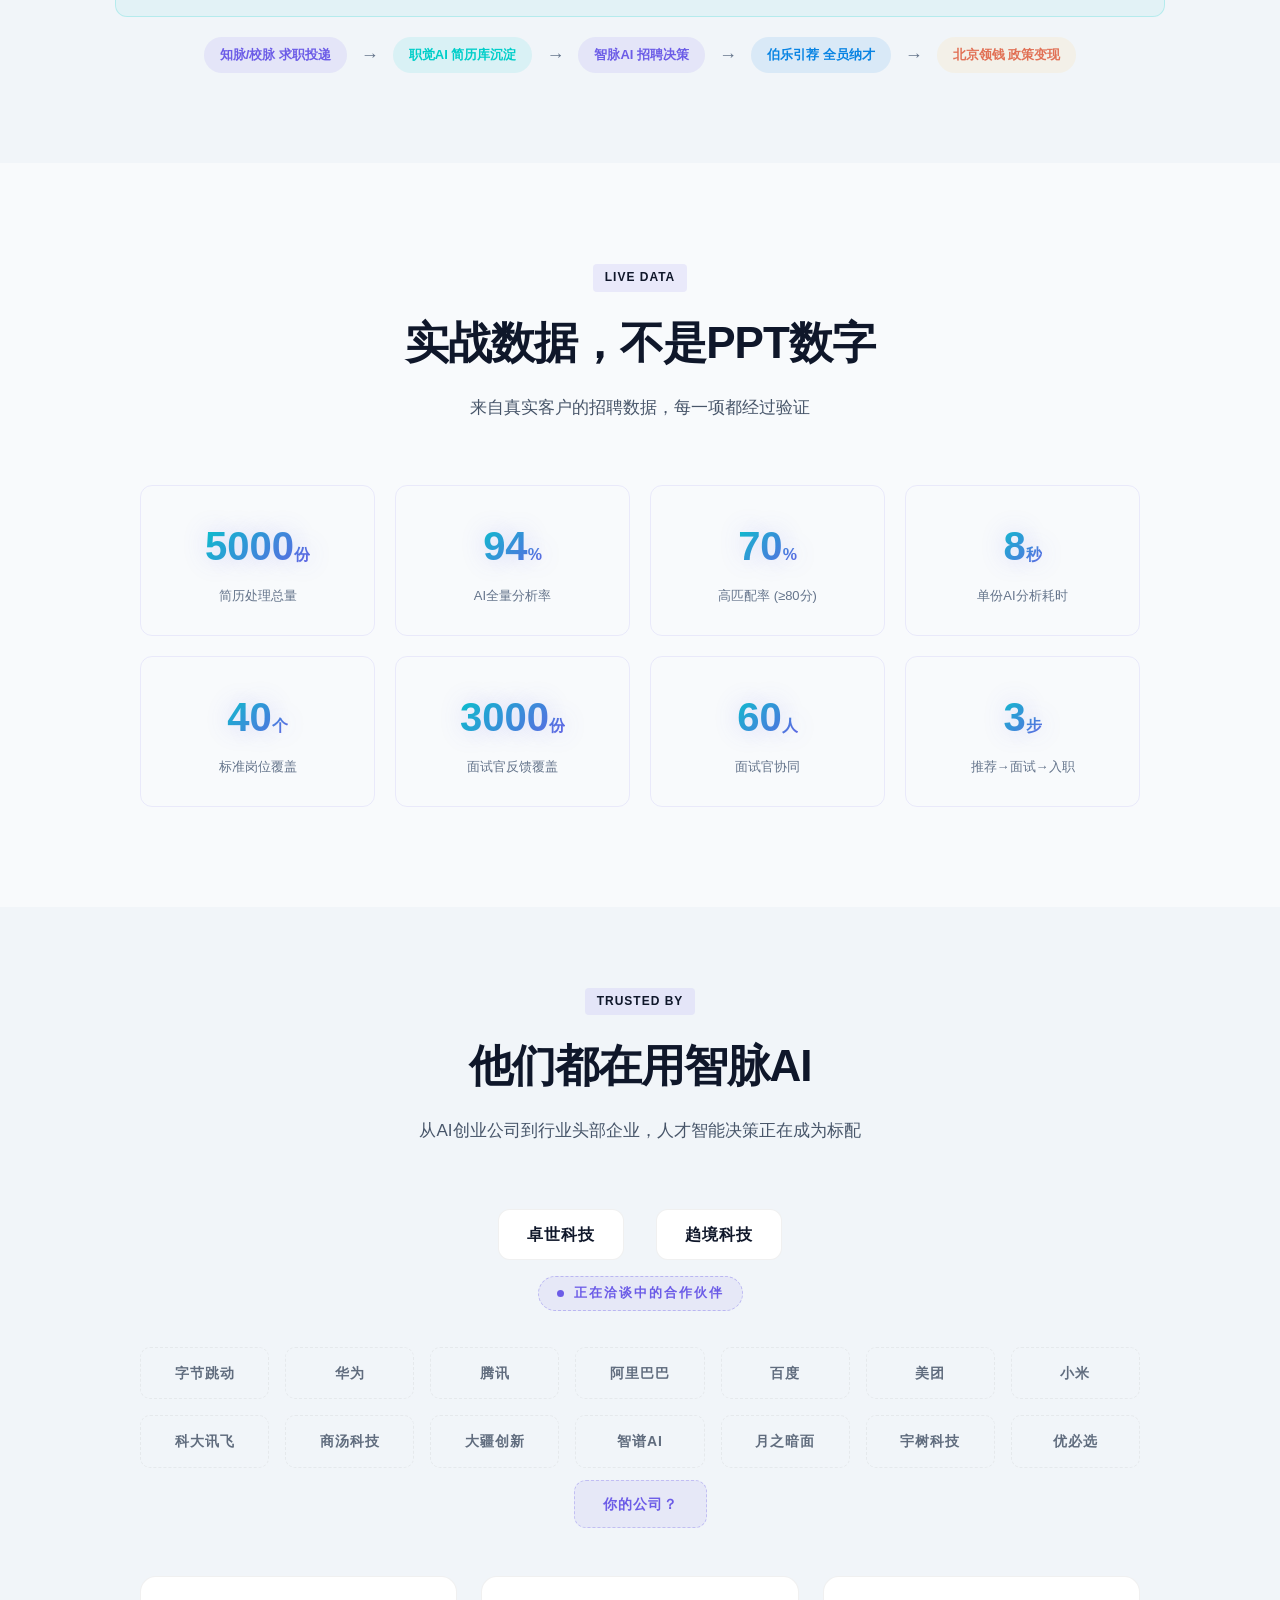
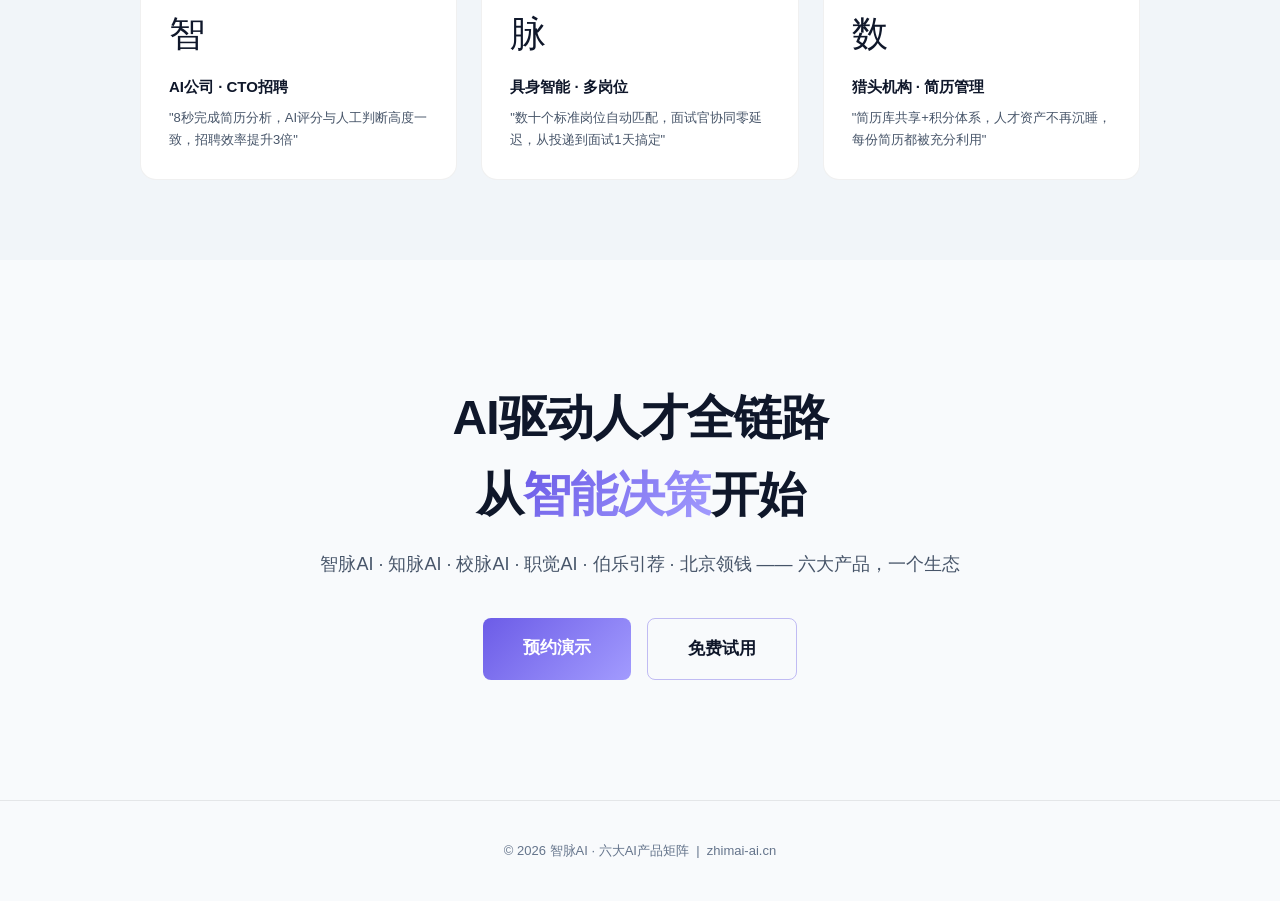
==== commit 195476c8: "fix: tilt绑定产品矩阵卡+数字去加号" ====
--- a/index.html
+++ b/index.html
@@ -587,11 +587,11 @@
                 <div class="label">高匹配率 (≥80分)</div>
             </div>
             <div class="hero-stat">
-                <div class="number" data-count="5000" data-suffix="+" data-decimal="0">0+</div>
+                <div class="number" data-count="5000" data-suffix="" data-decimal="0">0+</div>
                 <div class="label">简历处理总量</div>
             </div>
             <div class="hero-stat">
-                <div class="number" data-count="40" data-suffix="+" data-decimal="0">0+</div>
+                <div class="number" data-count="40" data-suffix="" data-decimal="0">0+</div>
                 <div class="label">标准岗位覆盖</div>
             </div>
         </div>
@@ -789,7 +789,7 @@
 
         <div class="data-grid fade-in">
             <div class="data-card">
-                <div class="number" data-count="5000" data-suffix="+" data-decimal="0">0<span class="unit">份</span></div>
+                <div class="number" data-count="5000" data-suffix="" data-decimal="0">0<span class="unit">份</span></div>
                 <div class="label">简历处理总量</div>
             </div>
             <div class="data-card">
@@ -805,11 +805,11 @@
                 <div class="label">单份AI分析耗时</div>
             </div>
             <div class="data-card">
-                <div class="number" data-count="40" data-suffix="+" data-decimal="0">0<span class="unit">个</span></div>
+                <div class="number" data-count="40" data-suffix="" data-decimal="0">0<span class="unit">个</span></div>
                 <div class="label">标准岗位覆盖</div>
             </div>
             <div class="data-card">
-                <div class="number" data-count="3000" data-suffix="+" data-decimal="0">0<span class="unit">份</span></div>
+                <div class="number" data-count="3000" data-suffix="" data-decimal="0">0<span class="unit">份</span></div>
                 <div class="label">面试官反馈覆盖</div>
             </div>
             <div class="data-card">
@@ -1057,7 +1057,7 @@
     });
   }, { passive:true });
   /* 产品卡3D倾斜 */
-  document.querySelectorAll('.product, [class*="prod-card"], [class*="feature"], [class*="card-"]').forEach(function(card){
+  document.querySelectorAll('#products div[style*="repeat(3"] > div').forEach(function(card){
     card.classList.add('tilt3d');
     card.addEventListener('mousemove', function(e){
       var r = card.getBoundingClientRect();
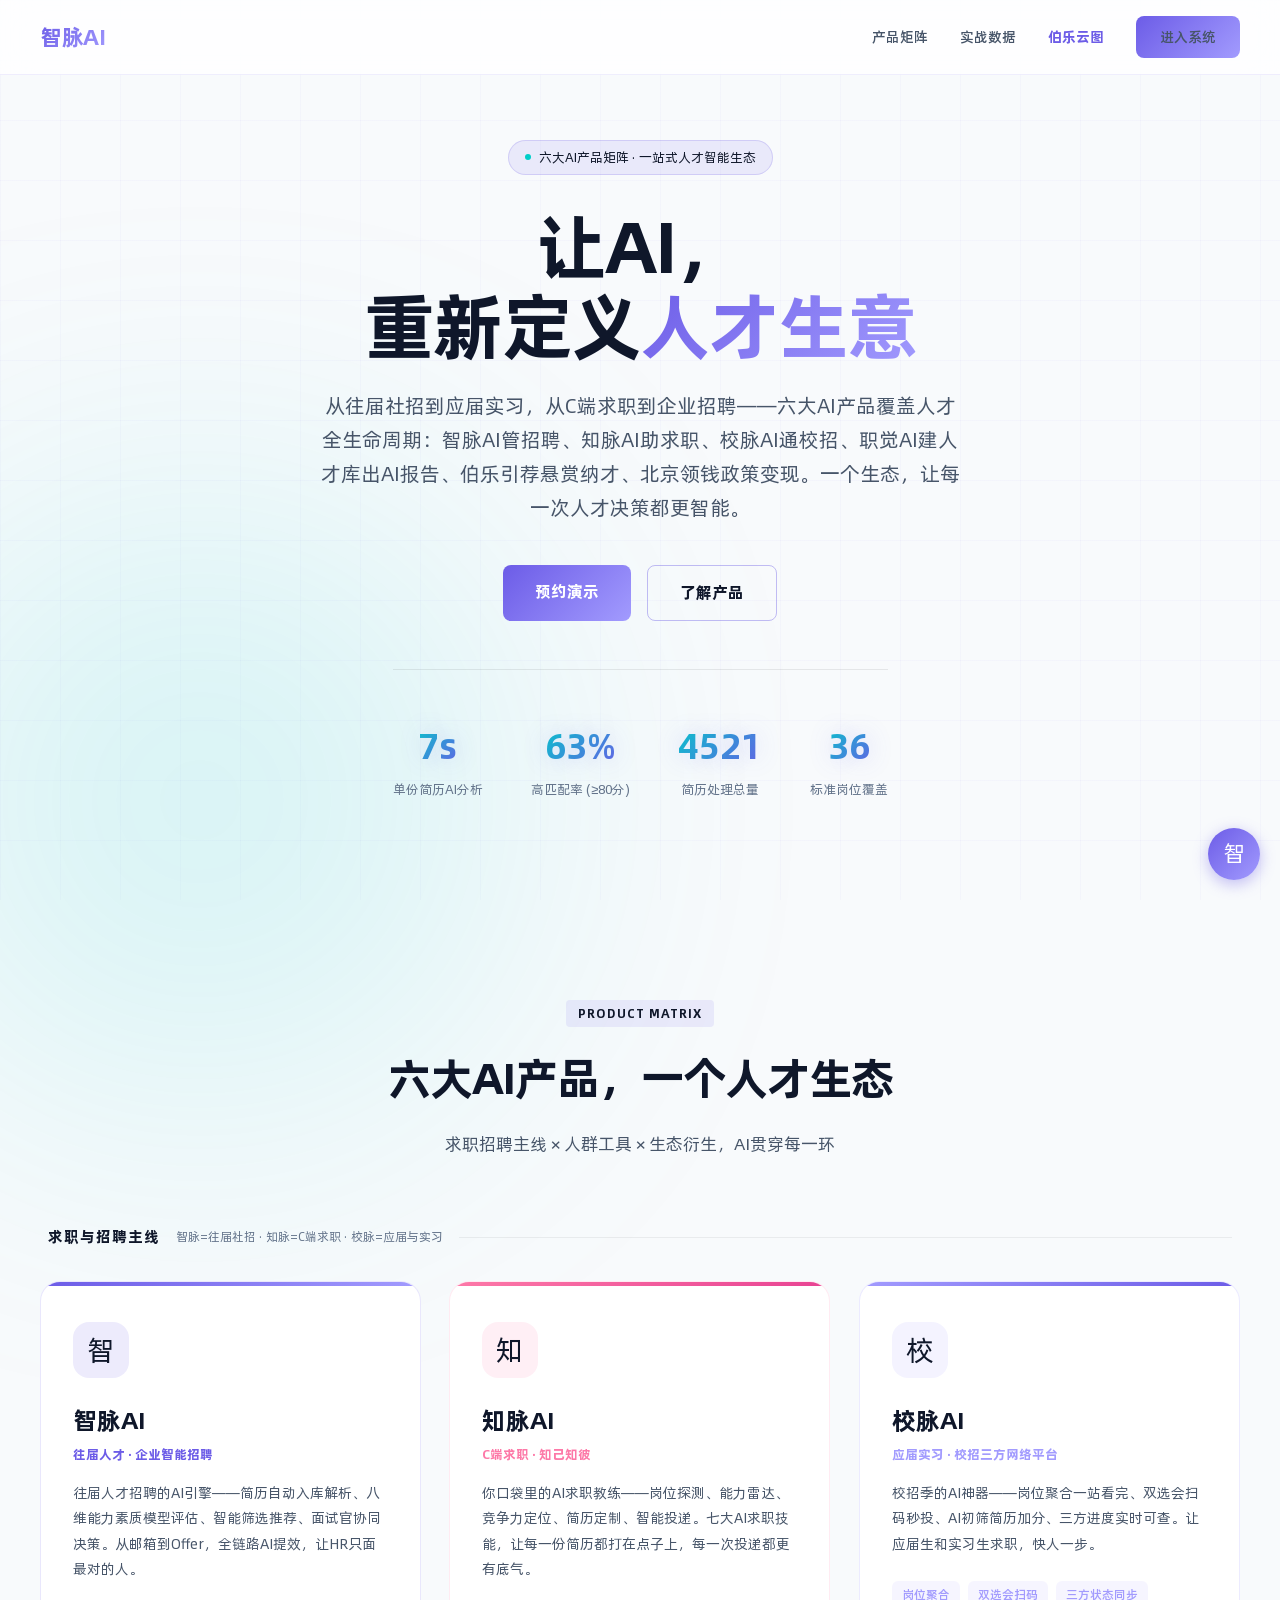
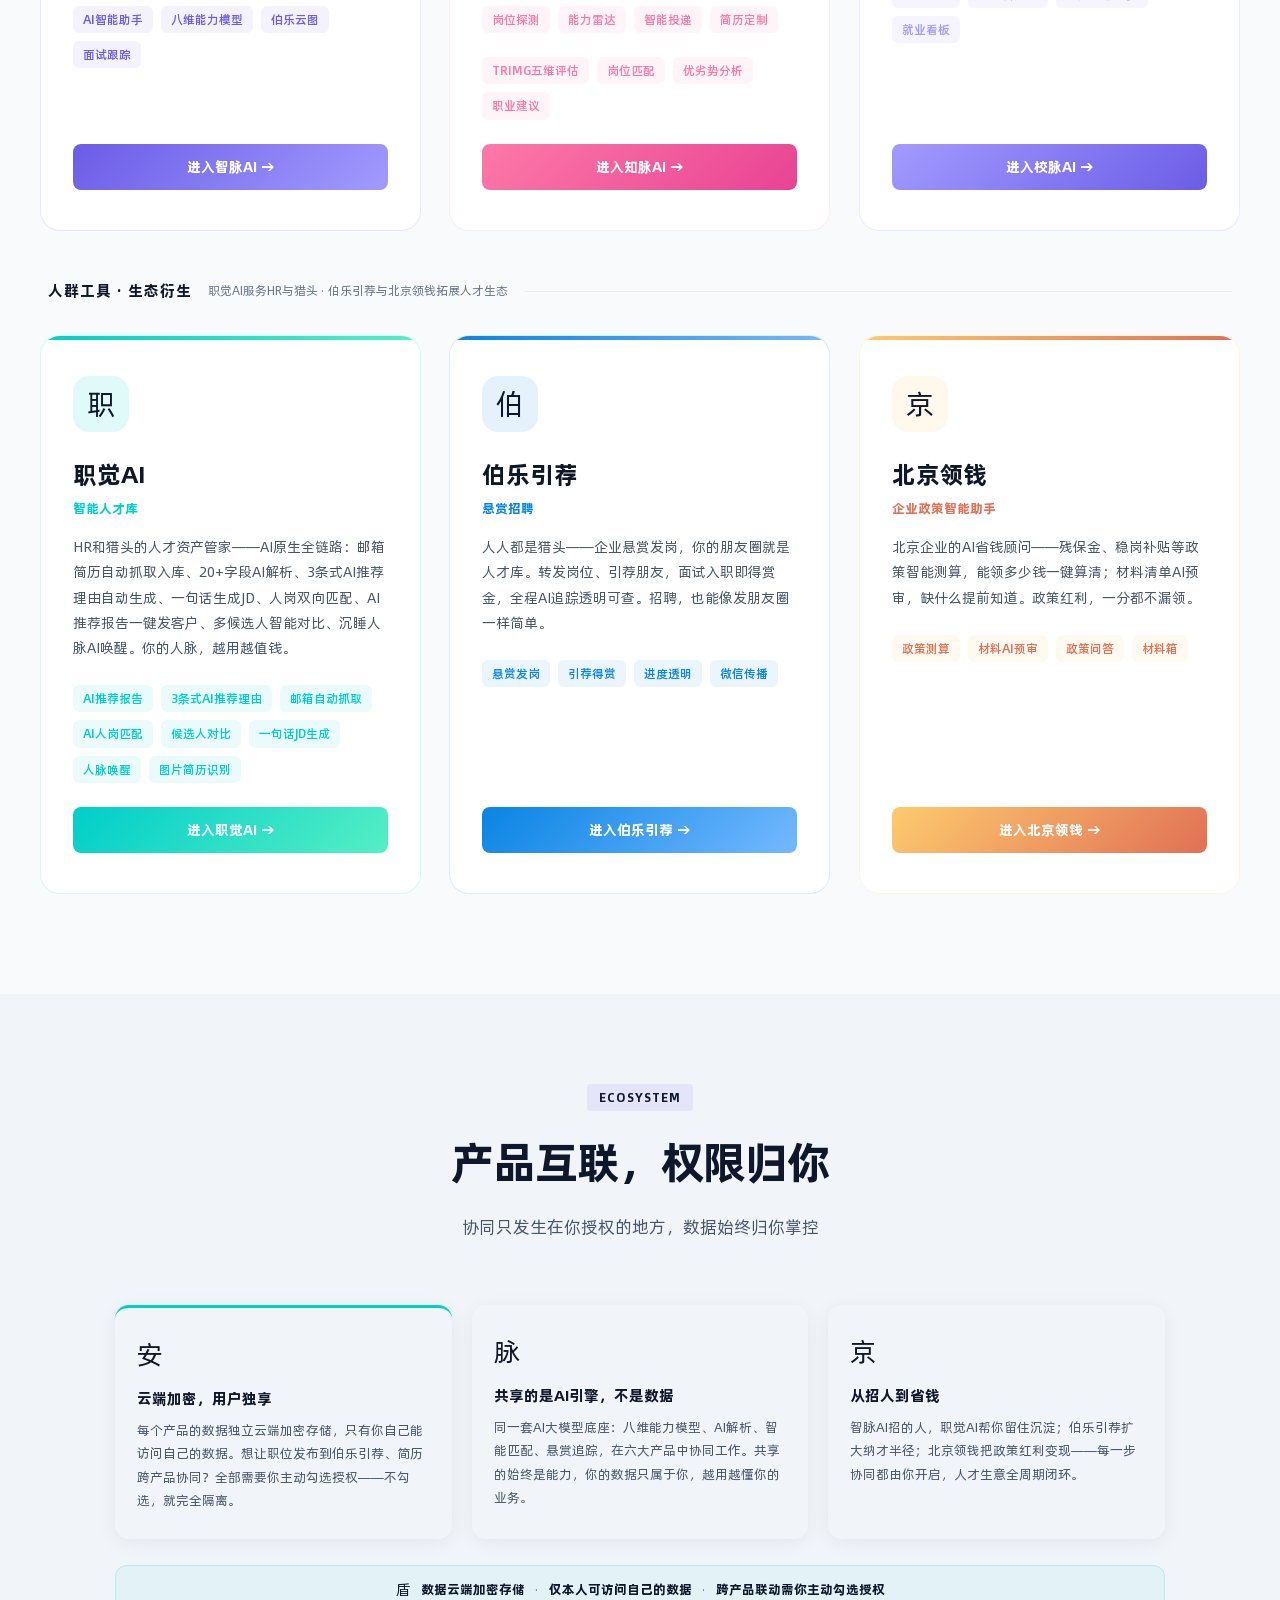
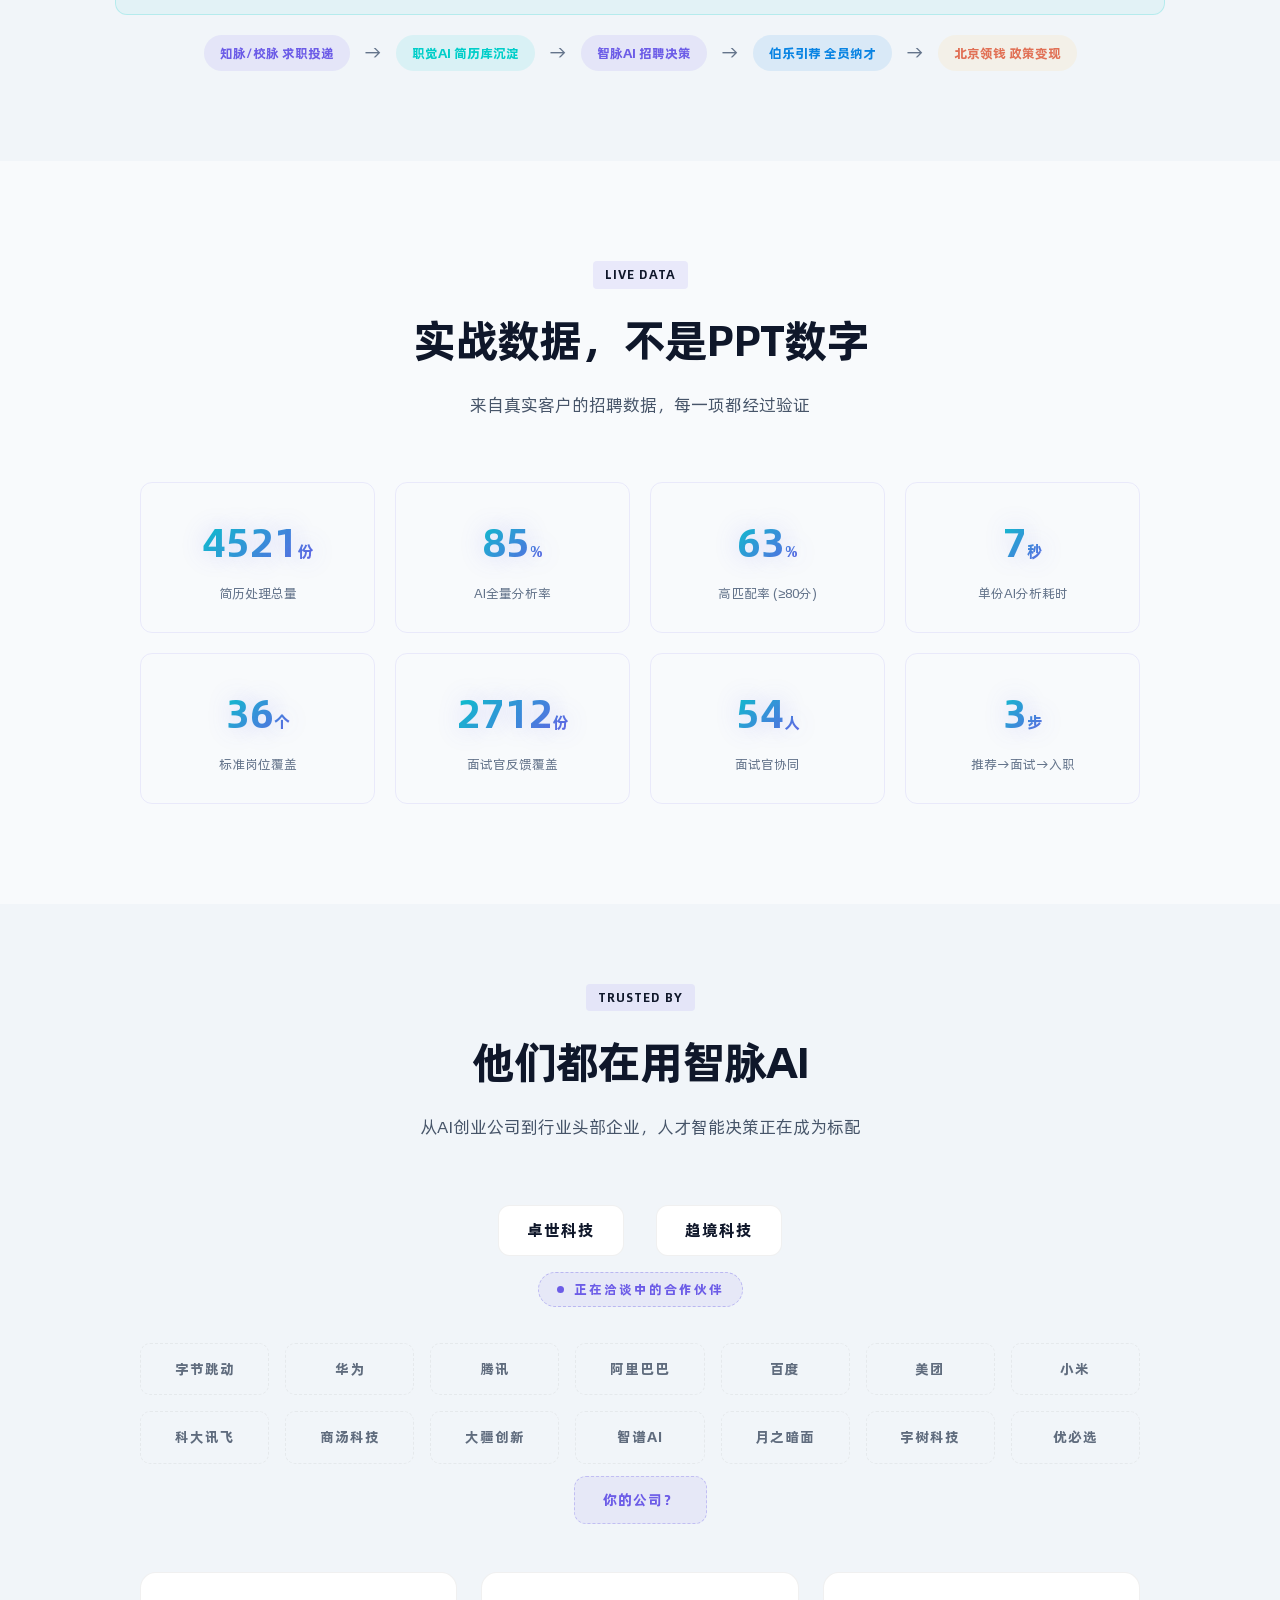
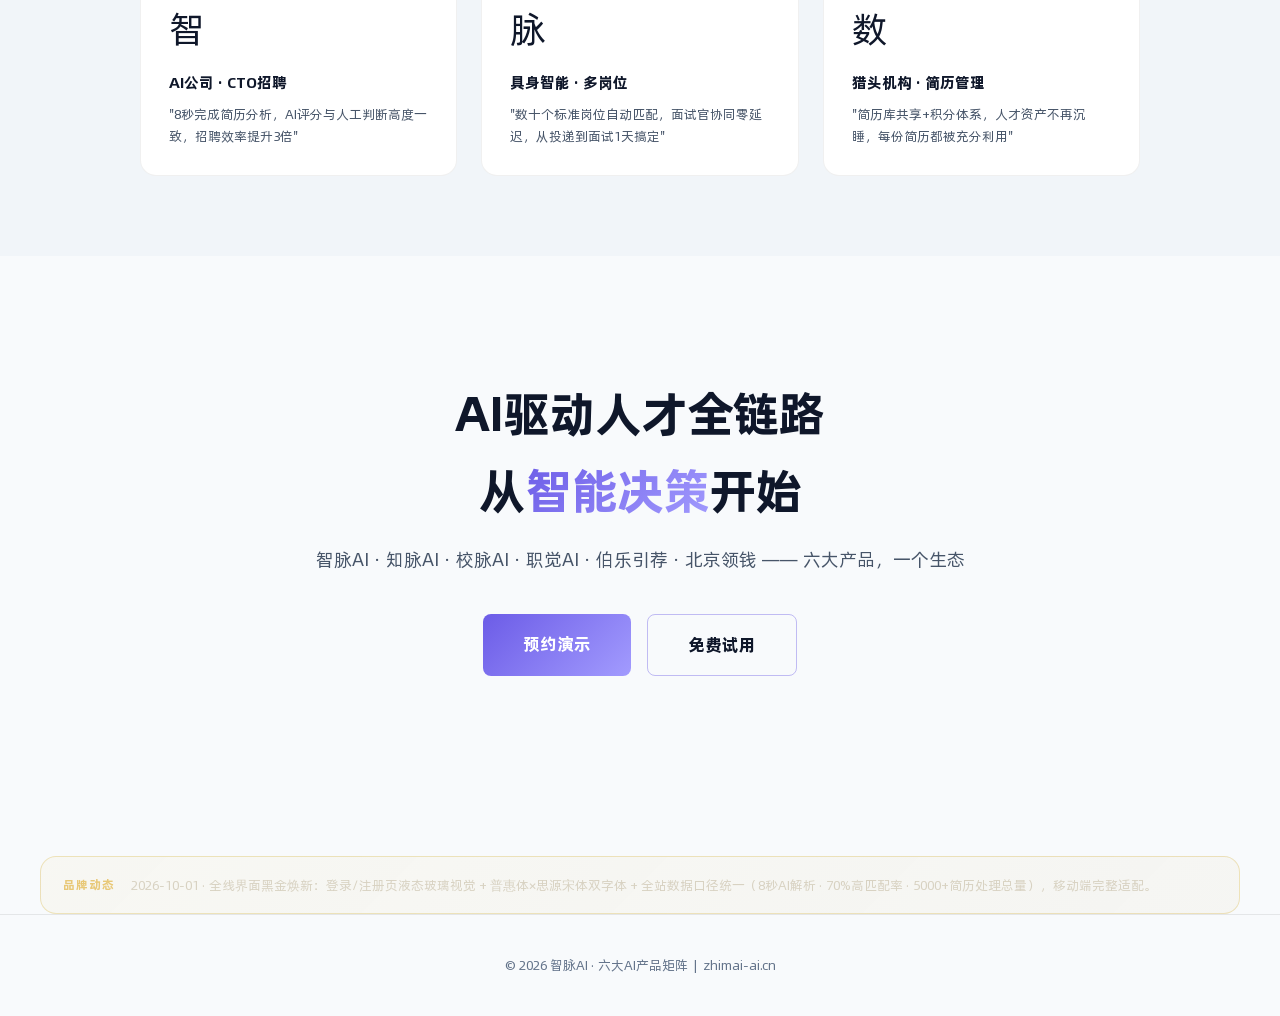
==== commit 2fb30b20: "post: 品牌动态-全线界面黑金焕新公告" ====
--- a/index.html
+++ b/index.html
@@ -888,7 +888,11 @@
         </div>
     </section>
 
-    <footer>
+    <div style="max-width:1200px;margin:60px auto 0;padding:18px 22px;border:1px solid rgba(212,175,55,.3);border-radius:16px;background:linear-gradient(135deg,rgba(245,208,97,.06),rgba(184,134,11,.04));display:flex;flex-wrap:wrap;align-items:center;gap:10px 16px">
+  <span style="font-size:12px;font-weight:800;color:#E8C877;letter-spacing:1px">品牌动态</span>
+  <span style="font-size:13px;color:#d8d2c2">2026-10-01 · 全线界面黑金焕新：登录/注册页液态玻璃视觉 + 普惠体×思源宋体双字体 + 全站数据口径统一（8秒AI解析 · 70%高匹配率 · 5000+简历处理总量），移动端完整适配。</span>
+</div>
+<footer>
         <p>© 2026 智脉AI · 六大AI产品矩阵 &nbsp;|&nbsp; <a href="https://zhimai-ai.cn">zhimai-ai.cn</a></p>
     </footer>
 
--- a/puhuiti.css
+++ b/puhuiti.css
@@ -0,0 +1,5 @@
+@font-face{font-family:'PuHuiTi';src:url('PuHuiTi-Regular-sub.woff2') format('woff2');font-weight:400;font-display:swap}
+@font-face{font-family:'PuHuiTi';src:url('PuHuiTi-Medium-sub.woff2') format('woff2');font-weight:500;font-display:swap}
+@font-face{font-family:'PuHuiTi';src:url('PuHuiTi-Bold-sub.woff2') format('woff2');font-weight:700 900;font-display:swap}
+@font-face{font-family:'SourceHanSerif';src:url('SourceHanSerif-SemiBold-sub.woff2') format('woff2');font-weight:500 600;font-display:swap}
+@font-face{font-family:'SourceHanSerif';src:url('SourceHanSerif-Bold-sub.woff2') format('woff2');font-weight:700 900;font-display:swap}
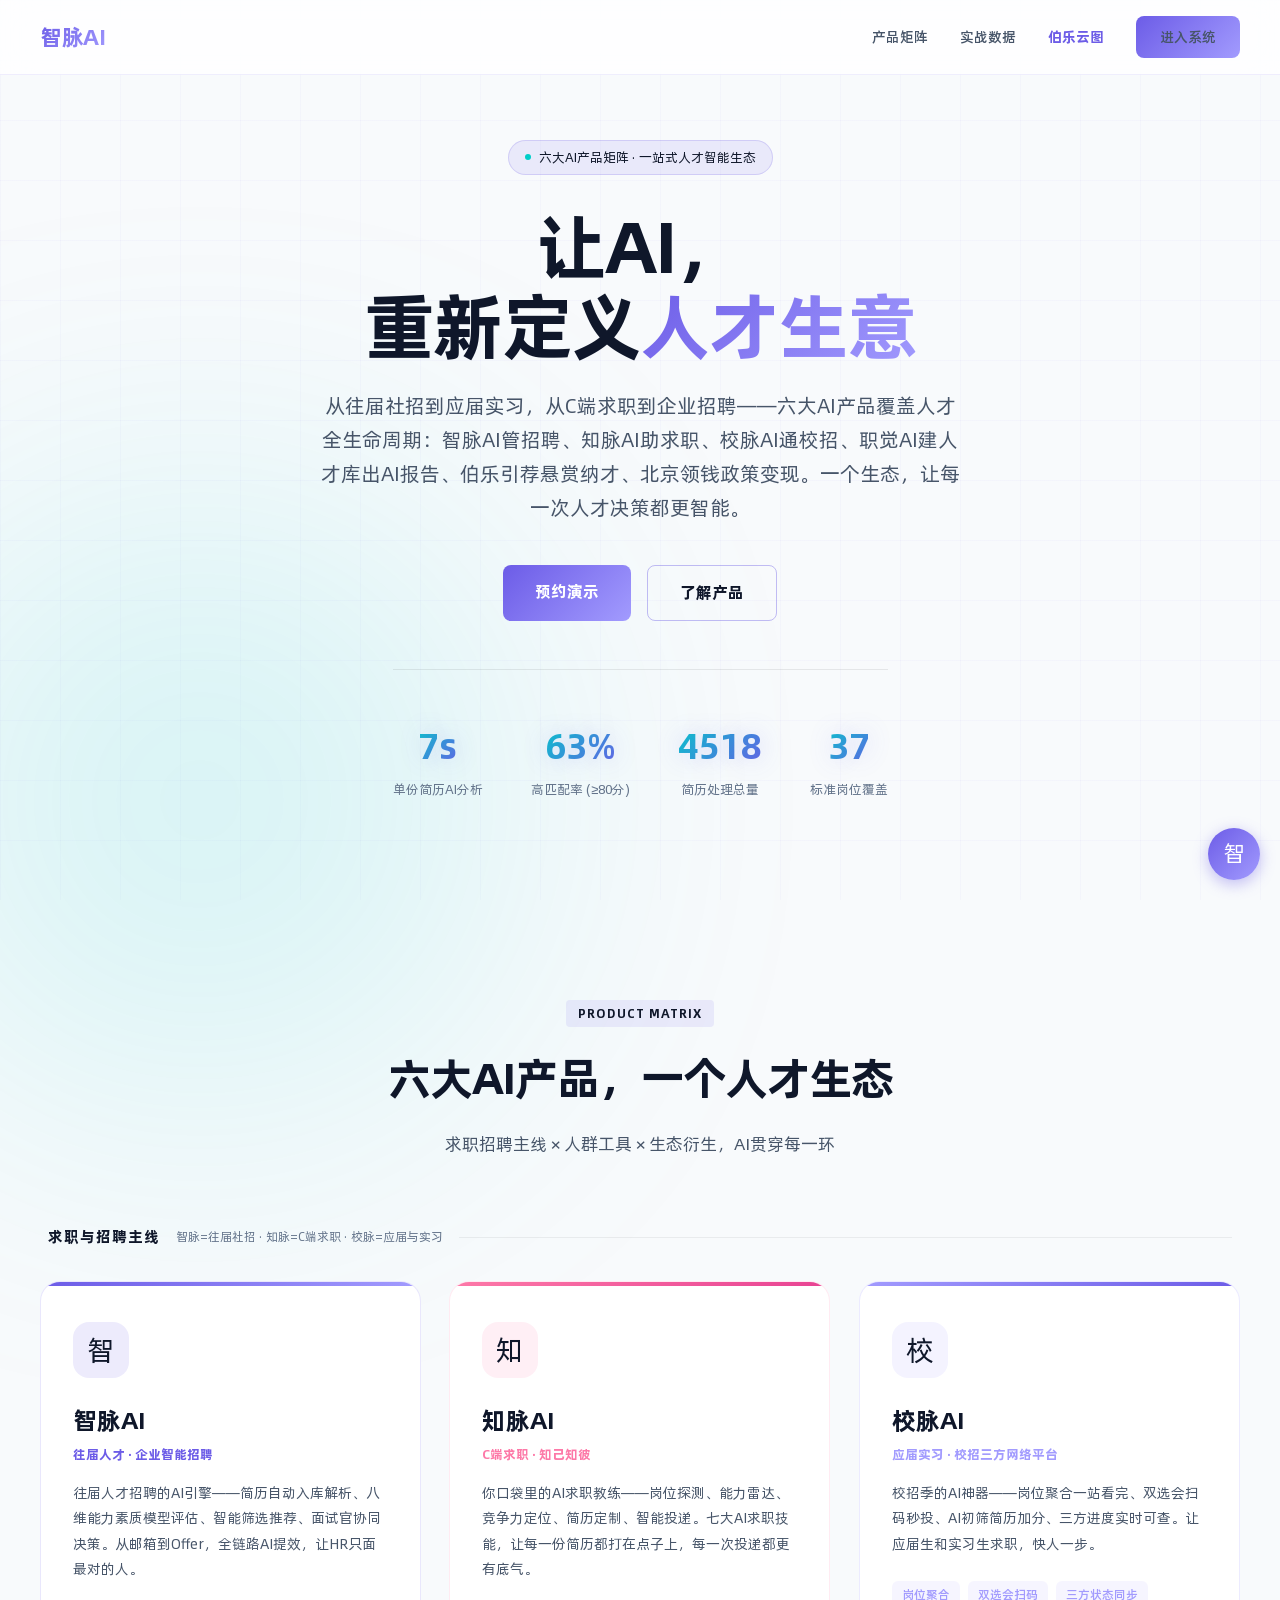
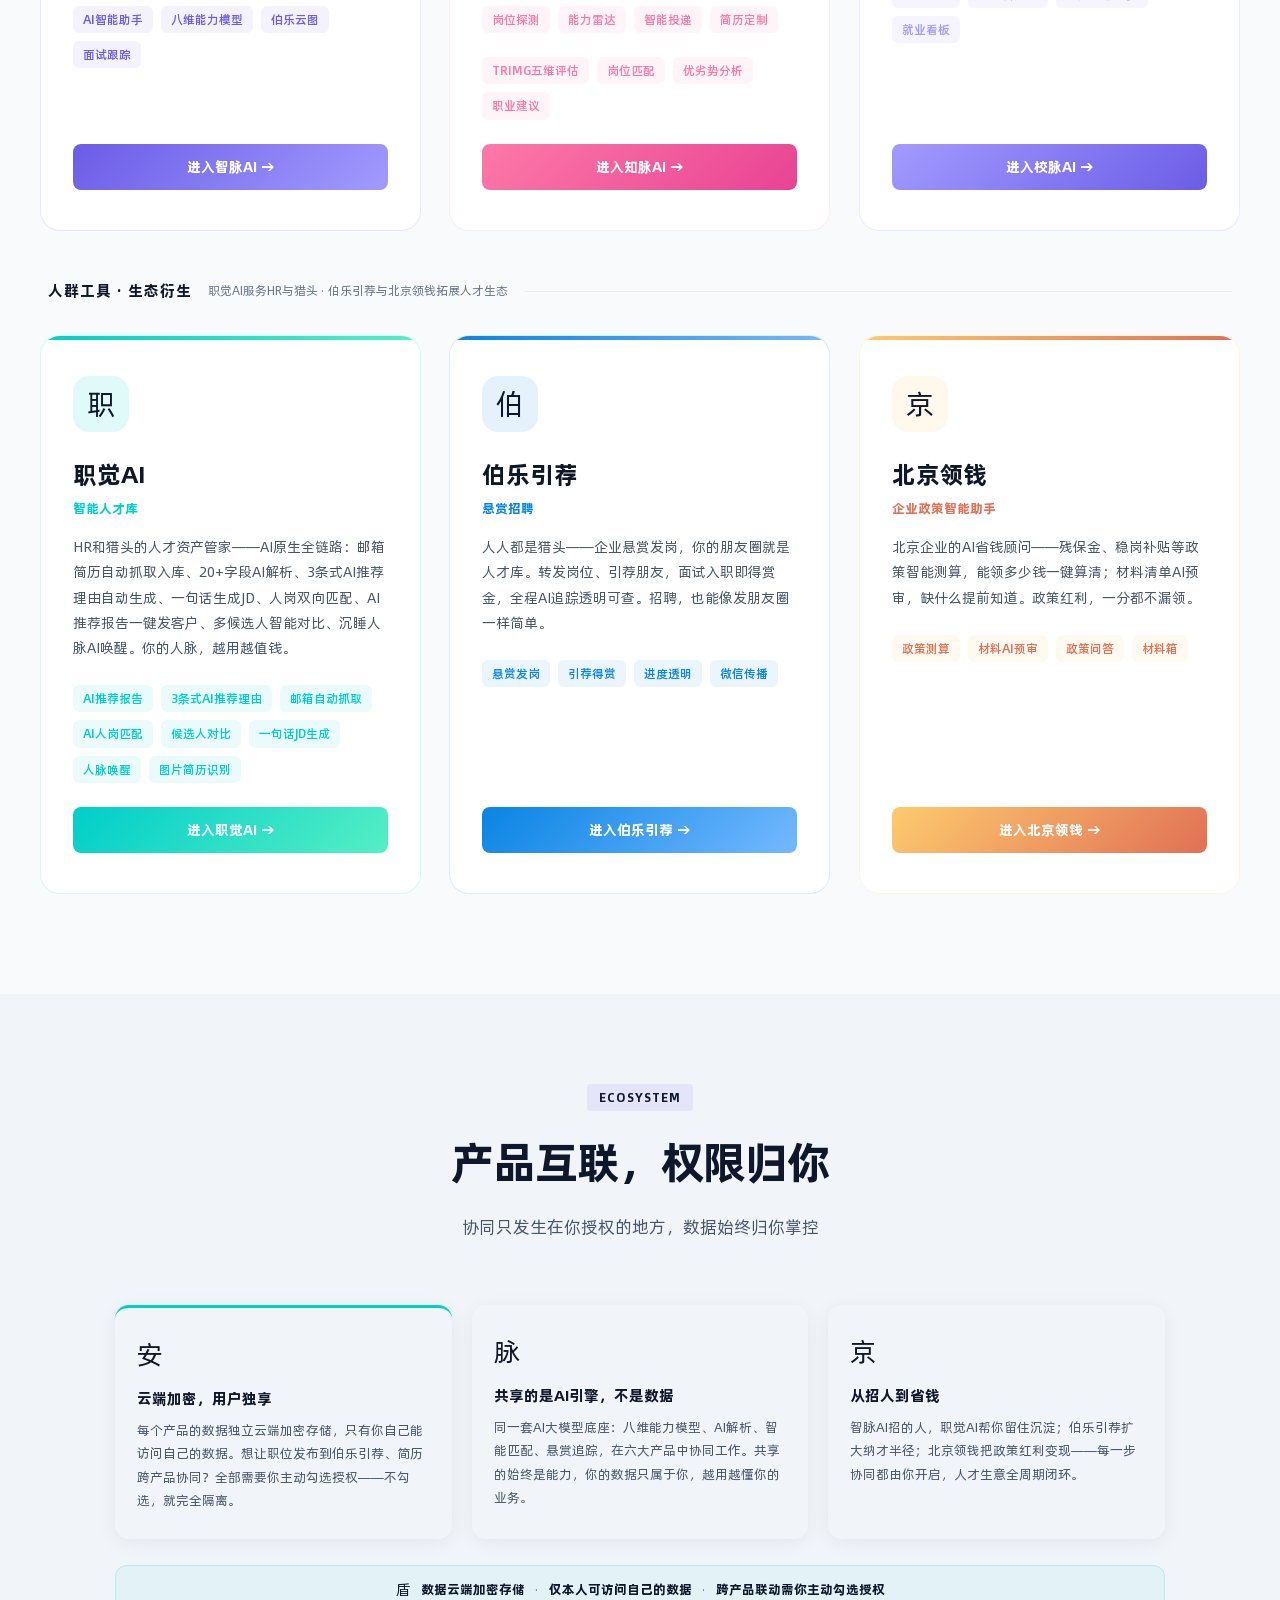
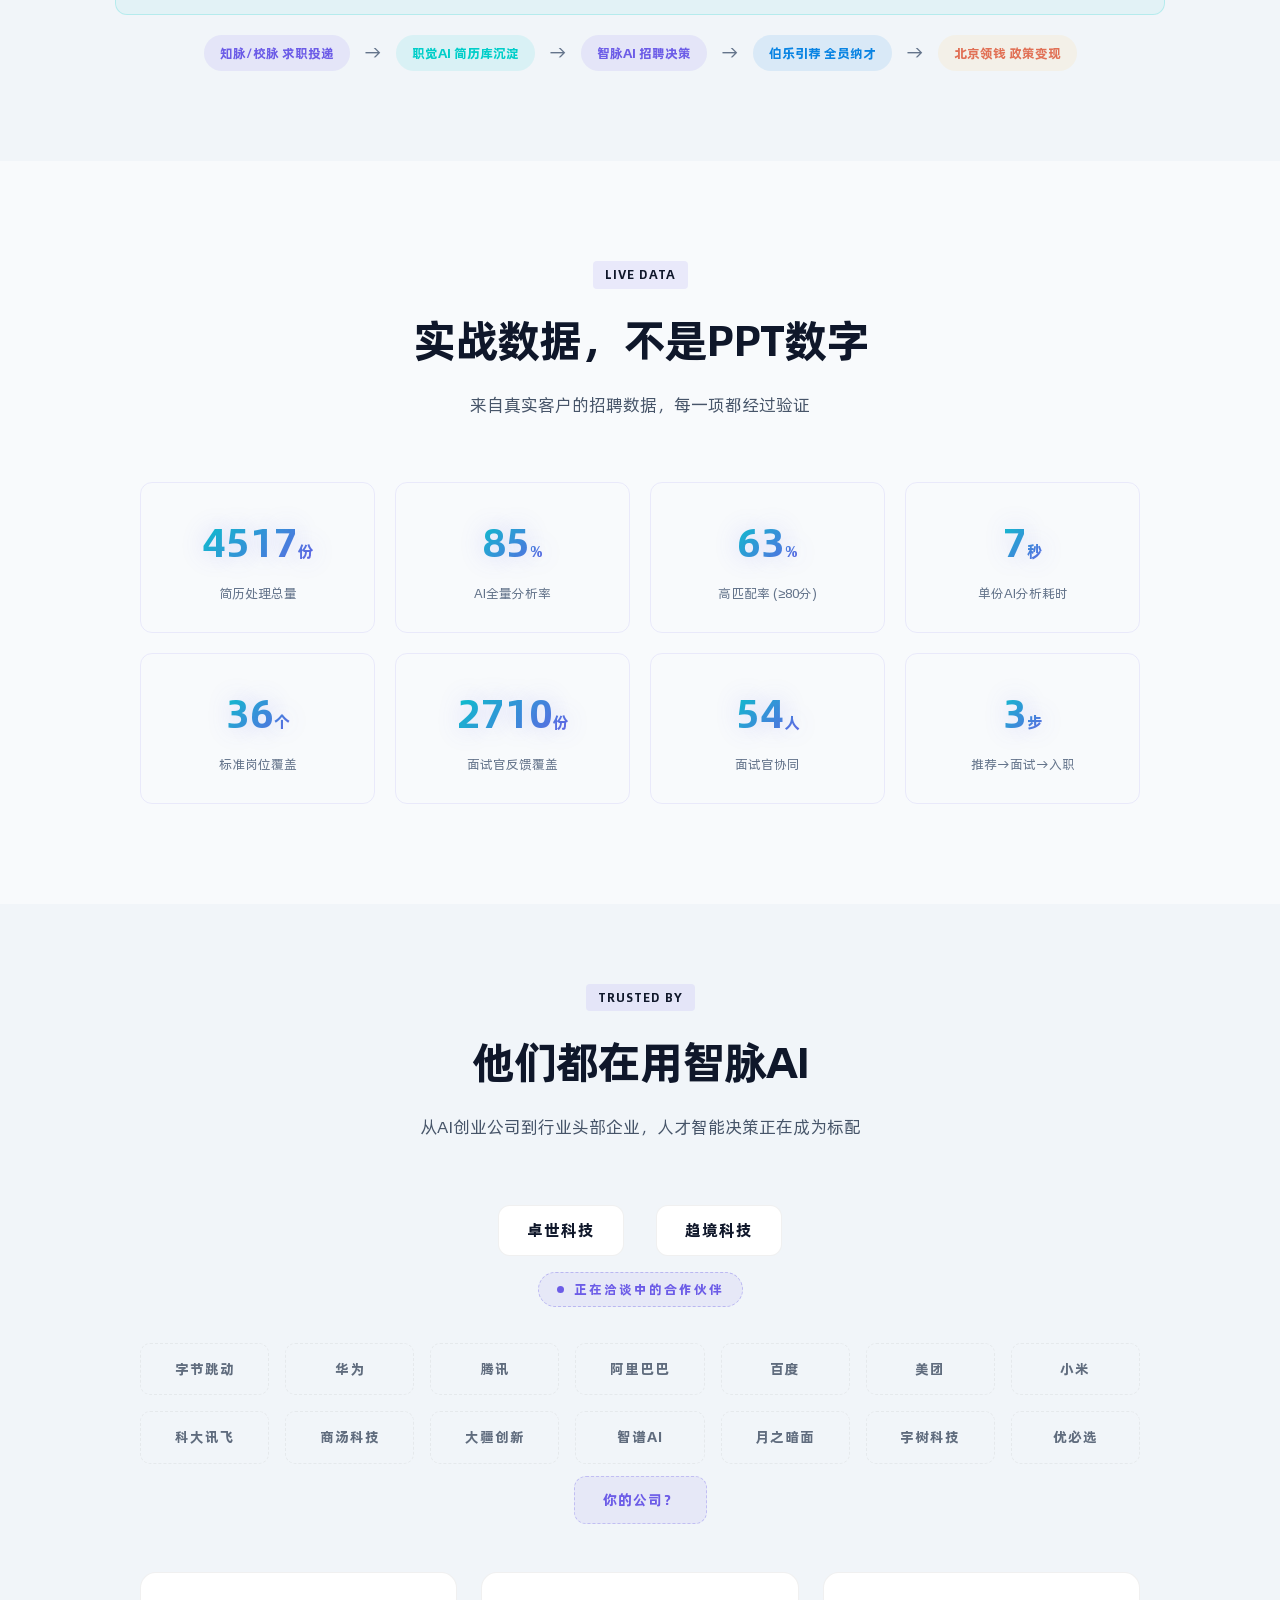
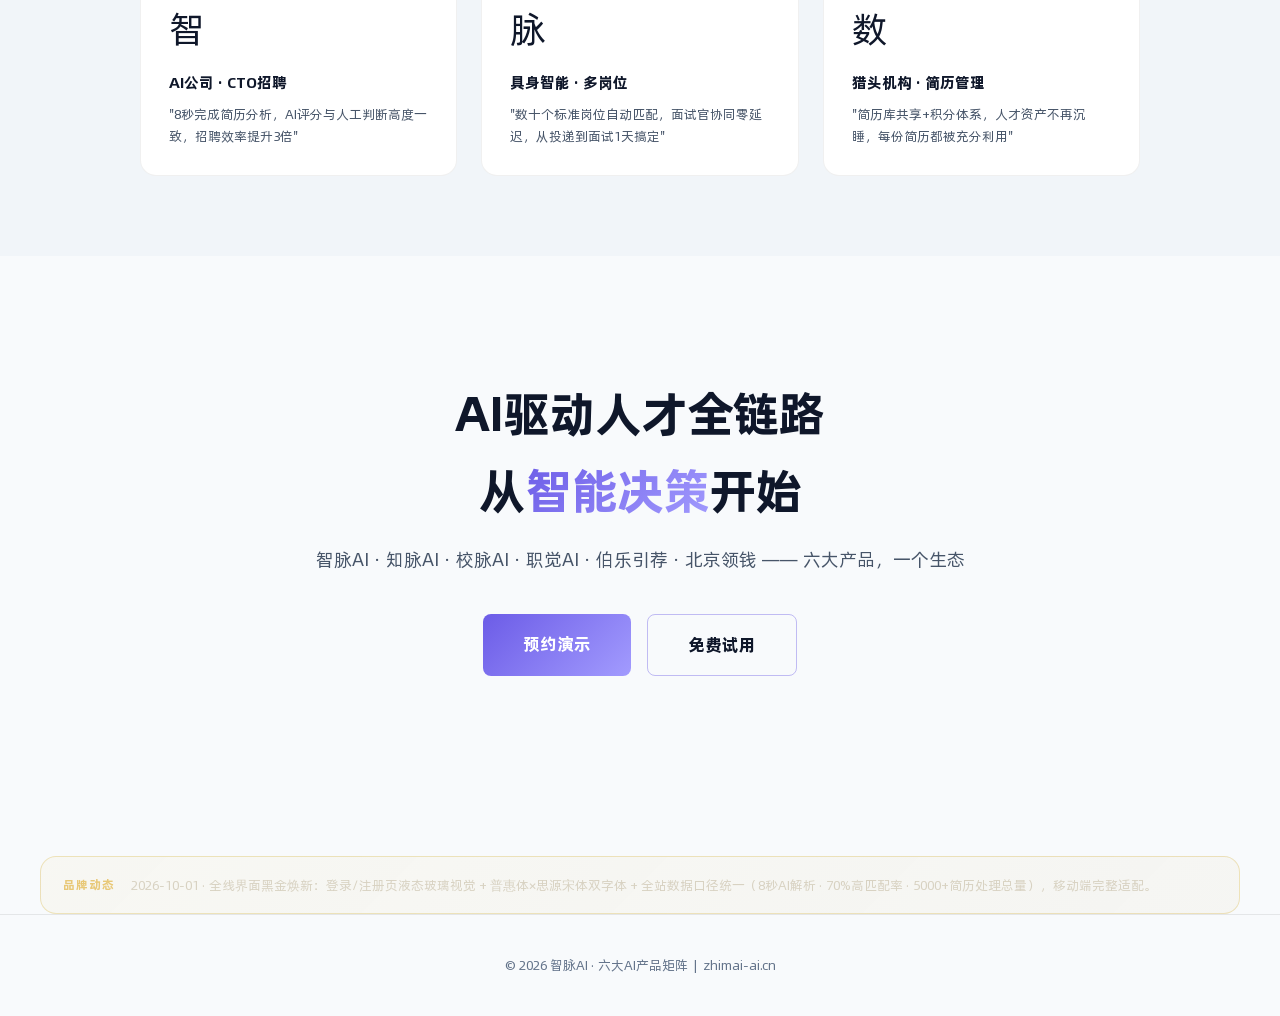
==== commit 682e2bc2: "fix: 联系我们标题重复字；数据口径更新 5001份/41岗位" ====
--- a/index.html
+++ b/index.html
@@ -587,11 +587,11 @@
                 <div class="label">高匹配率 (≥80分)</div>
             </div>
             <div class="hero-stat">
-                <div class="number" data-count="5000" data-suffix="" data-decimal="0">0+</div>
+                <div class="number" data-count="5001" data-suffix="" data-decimal="0">0+</div>
                 <div class="label">简历处理总量</div>
             </div>
             <div class="hero-stat">
-                <div class="number" data-count="40" data-suffix="" data-decimal="0">0+</div>
+                <div class="number" data-count="41" data-suffix="" data-decimal="0">0+</div>
                 <div class="label">标准岗位覆盖</div>
             </div>
         </div>
@@ -1016,7 +1016,7 @@
 </style>
 <div class="contact-overlay" id="contactOverlay" onclick="if(event.target===this)this.classList.remove('show')">
   <div class="contact-card">
-    <h3>联 联系我们</h3>
+    <h3>联系我们</h3>
     <p>扫码或搜索微信，即刻开启智能招聘</p>
     <div class="contact-item">
       <div class="icon wx">客</div>
